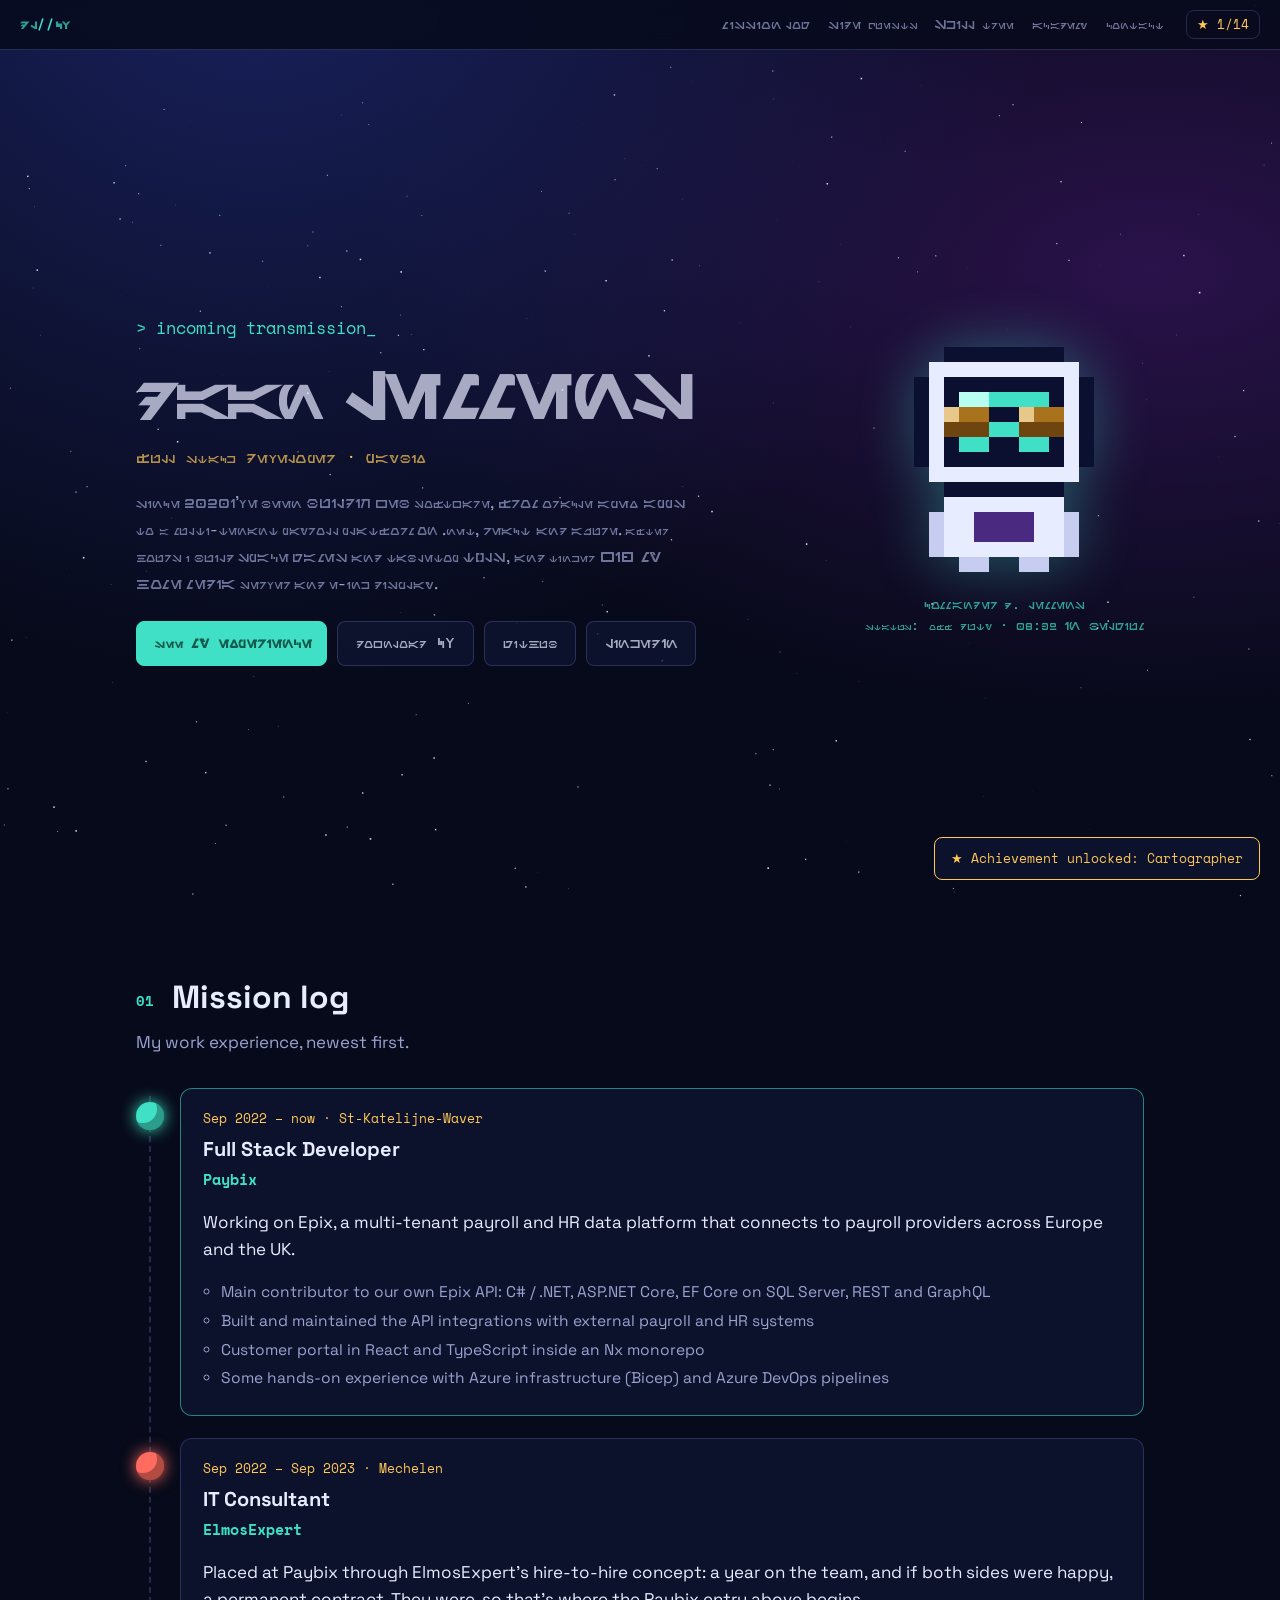
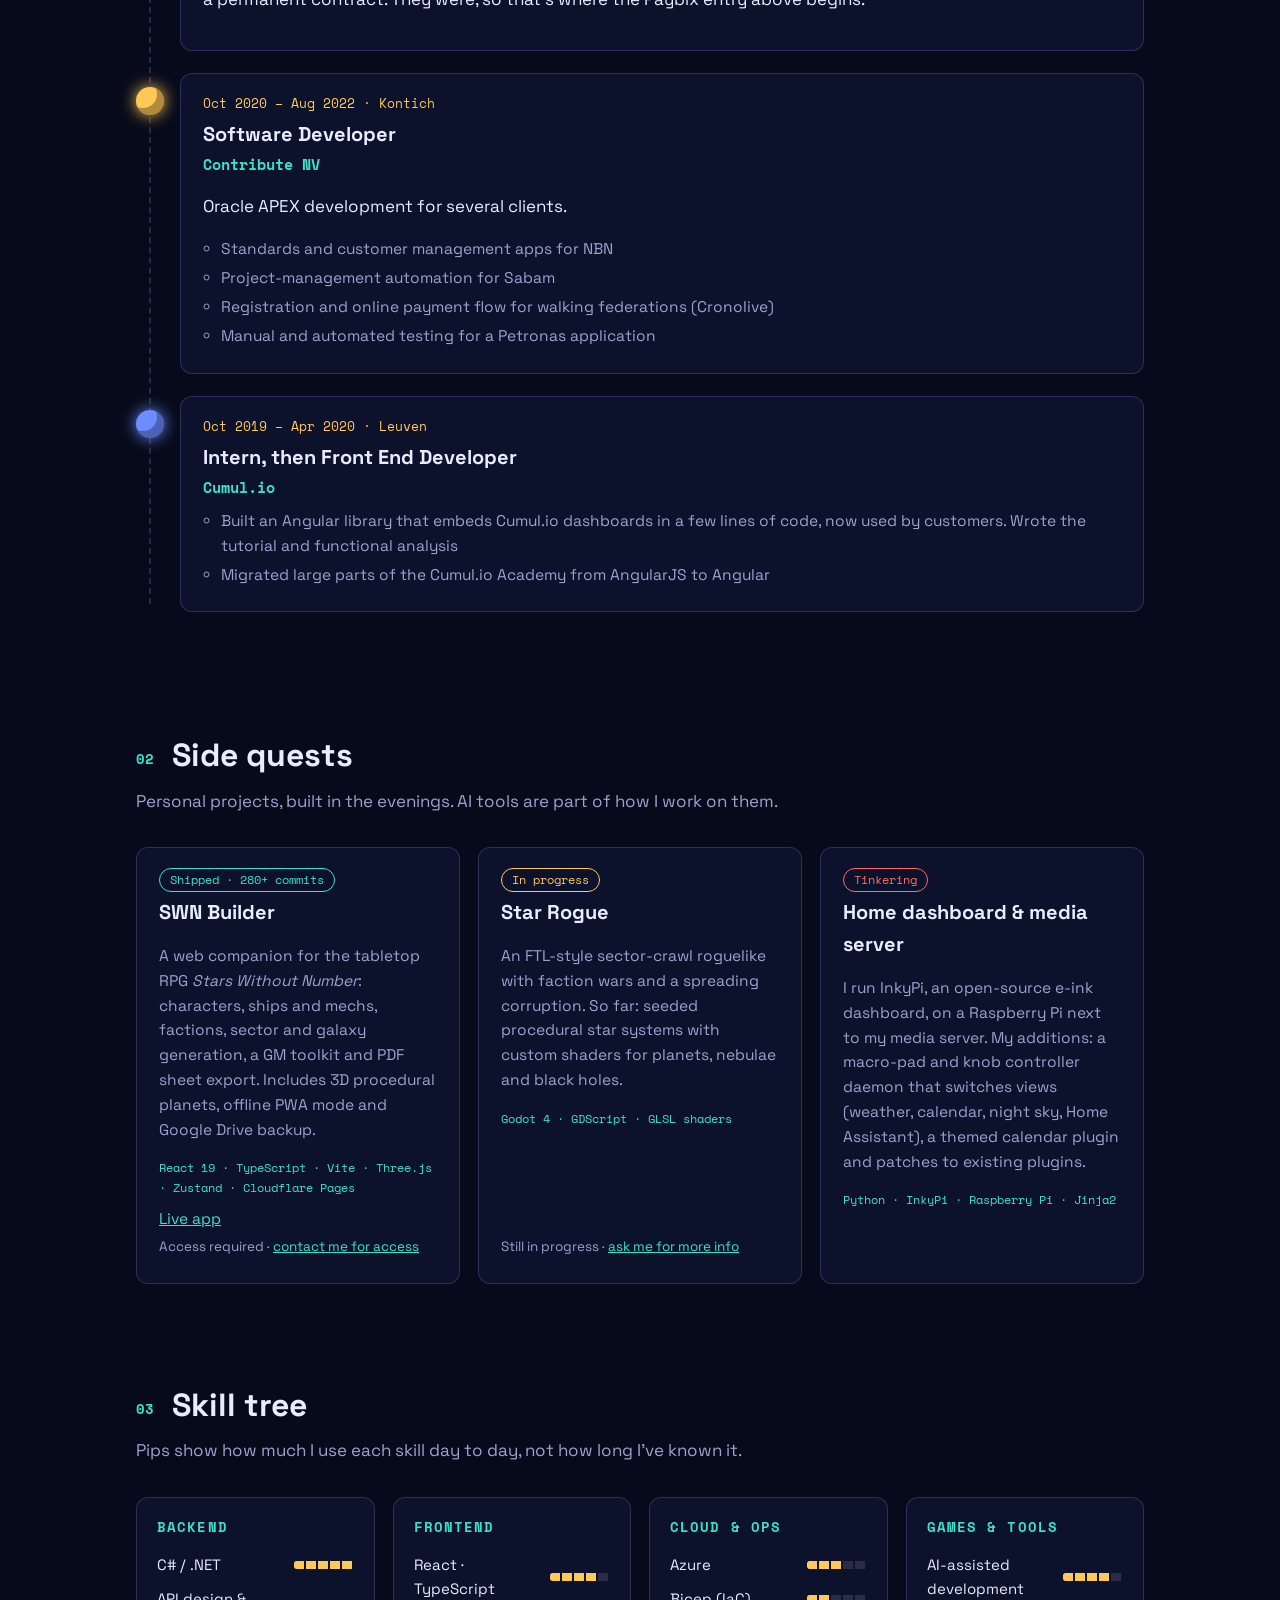
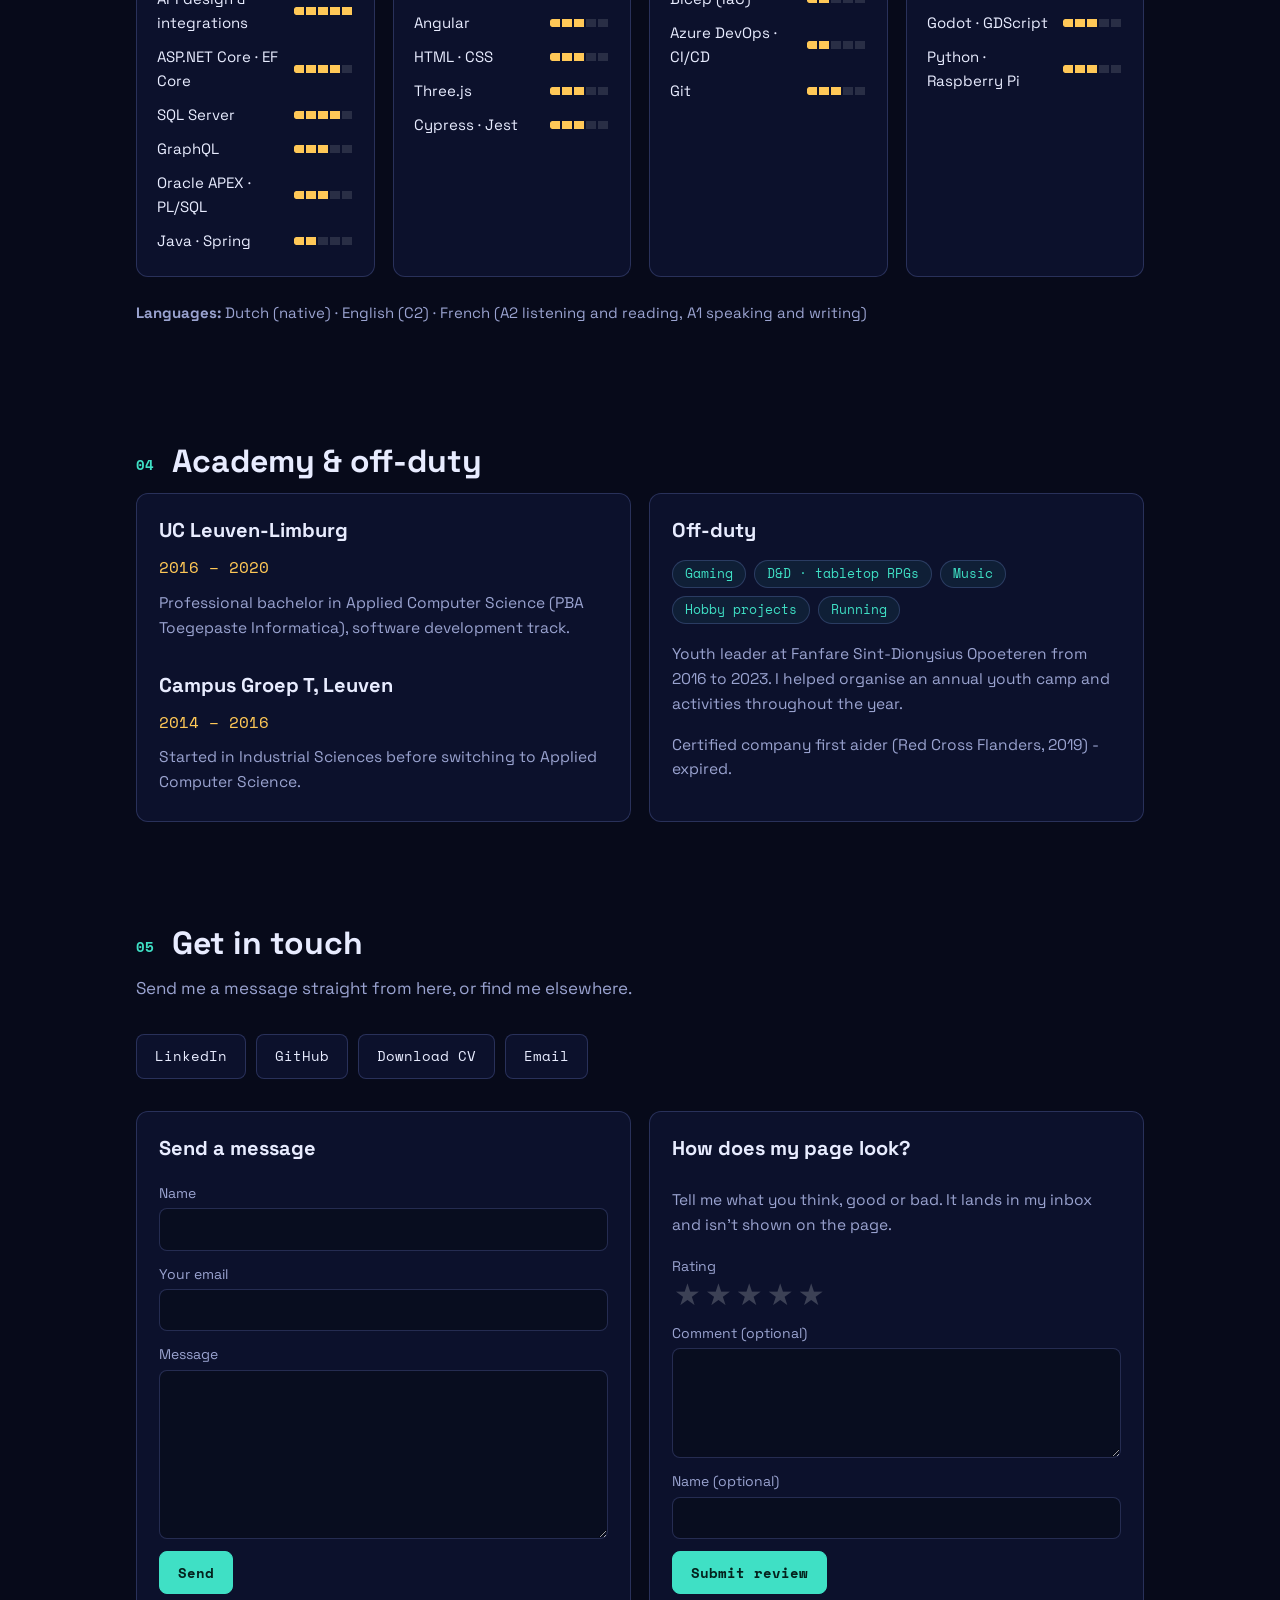
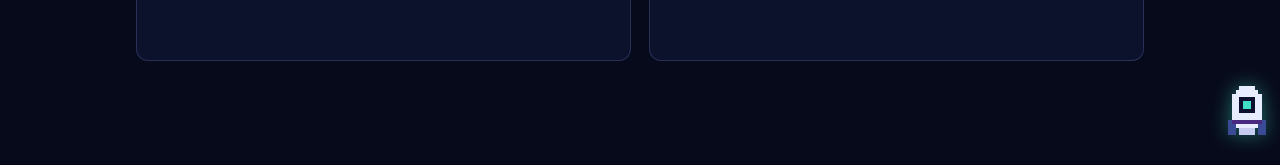
==== index.html @ d5602e86 "changed some subtitles for achievements" ====
<!DOCTYPE html>
<html lang="en">
<head>
  <meta charset="utf-8">
  <meta name="viewport" content="width=device-width, initial-scale=1">
  <title>Daan Lemmens · Full Stack Developer</title>
  <meta name="description" content="Daan Lemmens, full stack developer in Belgium. Mission log, side quests and skill tree.">
  <meta name="theme-color" content="#070a1a">
  <link rel="preconnect" href="https://fonts.googleapis.com">
  <link rel="preconnect" href="https://fonts.gstatic.com" crossorigin>
  <link href="https://fonts.googleapis.com/css2?family=Space+Grotesk:wght@400;500;700&family=Space+Mono:wght@400;700&display=swap" rel="stylesheet">
  <script>document.documentElement.classList.add('js');setTimeout(function(){document.documentElement.classList.add('ready')},4000)</script>
  <link rel="stylesheet" href="css/style.css">
</head>
<body>
  <canvas id="stars" aria-hidden="true"></canvas>

  <header class="hud">
    <a class="hud-brand" href="#top">DL<span>//</span>CV</a>
    <nav class="hud-nav" id="hud-nav" aria-label="Sections">
      <a href="#log">Mission log</a>
      <a href="#quests">Side quests</a>
      <a href="#skills">Skill tree</a>
      <a href="#academy">Academy</a>
      <a href="#contact">Contact</a>
    </nav>
    <button class="hud-achv" id="achv-btn" type="button" aria-expanded="false" aria-controls="achv-panel" title="Achievements">&#9733; <span id="achv-n">0</span>/<span id="achv-total">6</span></button>
    <button class="hud-burger" id="burger" type="button" aria-label="Menu" aria-expanded="false" aria-controls="hud-nav"><span></span><span></span><span></span></button>
  </header>

  <div id="achv-panel" class="achv-panel" hidden>
    <h2>Achievements</h2>
    <ul class="achv-grid">
        <li data-id="explorer"><b>Cartographer</b><span>Visited every section of the page</span></li>
        <li data-id="cv"><b>Recruiter's choice</b><span>Downloaded my CV</span></li>
        <li data-id="message"><b>Phone Home</b><span>Sent a message, who knows, maybe he'll respond</span></li>
        <li data-id="review"><b>Critic</b><span>Left a review, hopefully it was a good one</span></li>
        <li data-id="hello"><b>Houston, we have contact</b><span>Poked the astronaut</span></li>
        <li data-id="poke"><b>Personal space</b><span>Ever heard of it?</span></li>
        <li data-id="nightowl"><b>Night owl</b><span>Visited while the astronaut was asleep</span></li>
        <li data-id="networker"><b>Networker</b><span>Checked out one of my socials</span></li>
        <li data-id="betatester"><b>Beta tester</b><span>Opened the SWN Builder live app</span></li>
        <li data-id="stargazer"><b>Stargazer</b><span>Stayed on the page for a full minute</span></li>
        <li data-id="wake"><b>Rude awakening</b><span>Wow, really..</span></li>
        <li data-id="ship"><b>Lift-off</b><span>Helped the astronaut reach his spaceship</span></li>
        <li data-id="konami" data-secret="1"><b>???</b><span>A secret. Hint: Konami</span><label class="warp-toggle" id="warp-toggle-wrap" hidden><input type="checkbox" id="warp-toggle"> Warp mode</label></li>
        <li data-id="completionist"><b>Completionist</b><span>My kind of person</span></li>
      </ul>
  </div>

  <main id="top">
    <!-- HERO -->
    <section class="hero">
      <div class="hero-text">
        <p class="kicker">&gt; incoming transmission_</p>
        <h1>Daan Lemmens</h1>
        <p class="role">Full Stack Developer · Paybix</p>
        <p class="lead">Since 2020 I've been building web software, from Oracle APEX apps to a multi-tenant payroll platform on .NET, React and Azure. After hours I build space games and tabletop tools, and tinker with my home media server and e-ink display.</p>
        <div class="cta">
          <a class="btn primary" href="#log">See my experience</a>
          <a class="btn" href="Daan-Lemmens-CV.pdf">Download CV</a>
          <a class="btn" href="https://github.com/LemmensDaan" rel="noopener">GitHub</a>
          <a class="btn" href="https://be.linkedin.com/in/daan-lemmens" rel="noopener">LinkedIn</a>
        </div>
      </div>
      <div class="hero-avatar" aria-hidden="true">
        <!-- pixel-art astronaut -->
        <svg viewBox="0 0 16 16" shape-rendering="crispEdges" class="astro" id="astro" data-state="quest">
          <g fill="#0b1030"><rect x="4" y="1" width="8" height="1"/><rect x="3" y="2" width="1" height="1"/><rect x="12" y="2" width="1" height="1"/><rect x="2" y="3" width="1" height="6"/><rect x="13" y="3" width="1" height="6"/><rect x="3" y="9" width="1" height="1"/><rect x="12" y="9" width="1" height="1"/><rect x="4" y="10" width="8" height="1"/></g>
          <rect x="3" y="2" width="10" height="1" fill="#e8ecff"/><rect x="3" y="3" width="10" height="7" fill="#e8ecff"/>
          <rect x="4" y="3" width="8" height="6" fill="#0b1030"/><rect class="visor" x="5" y="4" width="6" height="4" fill="#3fe0c5"/>
          <rect x="5" y="4" width="2" height="1" fill="#b8fff2"/><g class="eye"><rect x="6" y="6" width="1" height="1" fill="#0b1030"/><rect x="9" y="6" width="1" height="1" fill="#0b1030"/></g><rect x="7" y="7" width="2" height="1" fill="#0b1030"/>
          <rect x="4" y="11" width="8" height="4" fill="#e8ecff"/><rect x="6" y="12" width="4" height="2" fill="#4a2a80"/>
          <rect x="3" y="12" width="1" height="3" fill="#c7cdf0"/><rect x="12" y="12" width="1" height="3" fill="#c7cdf0"/>
          <rect x="5" y="15" width="2" height="1" fill="#c7cdf0"/><rect x="9" y="15" width="2" height="1" fill="#c7cdf0"/>
                  <!-- status overlays, toggled by data-state -->
          <g class="ov ov-sleep" fill="#0b1030"><rect x="6" y="6" width="2" height="1"/><rect x="9" y="6" width="2" height="1"/></g>
          <g class="ov ov-sleep zzz" fill="#b8fff2"><rect x="13" y="-4" width="3" height="1"/><rect x="15" y="-3" width="1" height="1"/><rect x="14" y="-2" width="1" height="1"/><rect x="13" y="-1" width="1" height="1"/><rect x="13" y="0" width="3" height="1"/></g>
          <g class="ov ov-work"><rect x="4" y="1" width="8" height="1" fill="#3b4a94"/><rect x="1" y="4" width="2" height="4" fill="#3b4a94"/><rect x="13" y="4" width="2" height="4" fill="#3b4a94"/><rect x="2" y="8" width="1" height="1" fill="#3b4a94"/><rect x="3" y="9" width="2" height="1" fill="#3b4a94"/></g>
          <g class="ov ov-quest"><rect x="4" y="13" width="8" height="2" fill="#0b1030"/><rect x="5" y="13" width="1" height="2" fill="#3fe0c5"/><rect x="4" y="14" width="3" height="1" fill="#3fe0c5"/><rect x="10" y="13" width="1" height="1" fill="#ffc857"/><rect x="11" y="14" width="1" height="1" fill="#ffc857"/></g>
          <g class="ov ov-off"><rect x="4" y="5" width="3" height="2" fill="#a8731c"/><rect x="9" y="5" width="3" height="2" fill="#a8731c"/><rect x="4" y="6" width="3" height="1" fill="#6e450f"/><rect x="9" y="6" width="3" height="1" fill="#6e450f"/><rect x="7" y="5" width="2" height="1" fill="#0b1030"/><rect x="4" y="5" width="1" height="1" fill="#e8c88a"/><rect x="9" y="5" width="1" height="1" fill="#e8c88a"/></g>
          <g class="ov ov-annoyed"><g fill="#0b1030"><rect x="5" y="5" width="1" height="1"/><rect x="6" y="6" width="1" height="1"/><rect x="10" y="5" width="1" height="1"/><rect x="9" y="6" width="1" height="1"/></g><g class="anger" fill="#ff6b5e"><rect x="14" y="-4" width="1" height="3"/><rect x="13" y="-3" width="3" height="1"/></g></g>
        </svg>
        <p class="tag">Commander D. Lemmens<br><span id="status">Status: …</span></p>
      </div>
    </section>

    <!-- MISSION LOG -->
    <section id="log">
      <h2><span>01</span> Mission log</h2>
      <p class="sub">My work experience, newest first.</p>
      <ol class="route">
        <li class="stop now">
          <span class="planet p-teal"></span>
          <div class="card">
            <p class="meta">Sep 2022 – now · St-Katelijne-Waver</p>
            <h3>Full Stack Developer <em>Paybix</em></h3>
            <p>Working on Epix, a multi-tenant payroll and HR data platform that connects to payroll providers across Europe and the UK.</p>
            <ul>
              <li>Main contributor to our own Epix API: C# / .NET, ASP.NET Core, EF Core on SQL Server, REST and GraphQL</li>
              <li>Built and maintained the API integrations with external payroll and HR systems</li>
              <li>Customer portal in React and TypeScript inside an Nx monorepo</li>
                            <li>Some hands-on experience with Azure infrastructure (Bicep) and Azure DevOps pipelines</li>
            </ul>
          </div>
        </li>
        <li class="stop">
          <span class="planet p-red"></span>
          <div class="card">
            <p class="meta">Sep 2022 – Sep 2023 · Mechelen</p>
            <h3>IT Consultant <em>ElmosExpert</em></h3>
            <p>Placed at Paybix through ElmosExpert's hire-to-hire concept: a year on the team, and if both sides were happy, a permanent contract. They were, so that's where the Paybix entry above begins.</p>
          </div>
        </li>
        <li class="stop">
          <span class="planet p-gold"></span>
          <div class="card">
            <p class="meta">Oct 2020 – Aug 2022 · Kontich</p>
            <h3>Software Developer <em>Contribute NV</em></h3>
            <p>Oracle APEX development for several clients.</p>
            <ul>
              <li>Standards and customer management apps for NBN</li>
              <li>Project-management automation for Sabam</li>
              <li>Registration and online payment flow for walking federations (Cronolive)</li>
              <li>Manual and automated testing for a Petronas application</li>
            </ul>
          </div>
        </li>
        <li class="stop">
          <span class="planet p-blue"></span>
          <div class="card">
            <p class="meta">Oct 2019 – Apr 2020 · Leuven</p>
            <h3>Intern, then Front End Developer <em>Cumul.io</em></h3>
            <ul>
              <li>Built an Angular library that embeds Cumul.io dashboards in a few lines of code, now used by customers. Wrote the tutorial and functional analysis</li>
              <li>Migrated large parts of the Cumul.io Academy from AngularJS to Angular</li>
            </ul>
          </div>
        </li>
      </ol>
    </section>

    <!-- SIDE QUESTS -->
    <section id="quests">
      <h2><span>02</span> Side quests</h2>
      <p class="sub">Personal projects, built in the evenings. AI tools are part of how I work on them.</p>
      <div class="grid">
        <article class="quest">
          <span class="badge done">Shipped · 280+ commits</span>
          <h3>SWN Builder</h3>
          <p>A web companion for the tabletop RPG <em>Stars Without Number</em>: characters, ships and mechs, factions, sector and galaxy generation, a GM toolkit and PDF sheet export. Includes 3D procedural planets, offline PWA mode and Google Drive backup.</p>
          <p class="stack">React 19 · TypeScript · Vite · Three.js · Zustand · Cloudflare Pages</p>
          <p class="links"><a href="https://swn-builder.pages.dev/" rel="noopener">Live app</a> <span class="private">Access required · <a href="#contact">contact me for access</a></span></p>
        </article>
        <article class="quest">
          <span class="badge wip">In progress</span>
          <h3>Star Rogue</h3>
          <p>An FTL-style sector-crawl roguelike with faction wars and a spreading corruption. So far: seeded procedural star systems with custom shaders for planets, nebulae and black holes.</p>
          <p class="stack">Godot 4 · GDScript · GLSL shaders</p>
          <p class="links"><span class="private">Still in progress · <a href="#contact">ask me for more info</a></span></p>
        </article>
        <article class="quest">
          <span class="badge hw">Tinkering</span>
          <h3>Home dashboard &amp; media server</h3>
          <p>I run InkyPi, an open-source e-ink dashboard, on a Raspberry Pi next to my media server. My additions: a macro-pad and knob controller daemon that switches views (weather, calendar, night sky, Home Assistant), a themed calendar plugin and patches to existing plugins.</p>
          <p class="stack">Python · InkyPi · Raspberry Pi · Jinja2</p>
        </article>
      </div>
    </section>

    <!-- SKILL TREE -->
    <section id="skills">
      <h2><span>03</span> Skill tree</h2>
      <p class="sub">Pips show how much I use each skill day to day, not how long I've known it.</p>
      <div class="tree">
        <div class="branch">
          <h3>Backend</h3>
          <ul>
            <li data-lv="5"><span>C# / .NET</span></li>
            <li data-lv="5"><span>API design &amp; integrations</span></li>
            <li data-lv="4"><span>ASP.NET Core · EF Core</span></li>
            <li data-lv="4"><span>SQL Server</span></li>
            <li data-lv="3"><span>GraphQL</span></li>
            <li data-lv="3"><span>Oracle APEX · PL/SQL</span></li>
            <li data-lv="2"><span>Java · Spring</span></li>
          </ul>
        </div>
        <div class="branch">
          <h3>Frontend</h3>
          <ul>
            <li data-lv="4"><span>React · TypeScript</span></li>
            <li data-lv="3"><span>Angular</span></li>
            <li data-lv="3"><span>HTML · CSS</span></li>
            <li data-lv="3"><span>Three.js</span></li>
            <li data-lv="3"><span>Cypress · Jest</span></li>
          </ul>
        </div>
        <div class="branch">
          <h3>Cloud &amp; Ops</h3>
          <ul>
            <li data-lv="3"><span>Azure</span></li>
            <li data-lv="2"><span>Bicep (IaC)</span></li>
            <li data-lv="2"><span>Azure DevOps · CI/CD</span></li>
            <li data-lv="3"><span>Git</span></li>
          </ul>
        </div>
        <div class="branch">
          <h3>Games &amp; Tools</h3>
          <ul>
            <li data-lv="4"><span>AI-assisted development</span></li>
            <li data-lv="3"><span>Godot · GDScript</span></li>
            <li data-lv="3"><span>Python · Raspberry Pi</span></li>
          </ul>
        </div>
      </div>
      <p class="langs"><b>Languages:</b> Dutch (native) · English (C2) · French (A2 listening and reading, A1 speaking and writing)</p>
    </section>

    <!-- ACADEMY -->
    <section id="academy">
      <h2><span>04</span> Academy &amp; off-duty</h2>
      <div class="grid two">
        <article class="quest">
          <h3>UC Leuven-Limburg</h3>
          <p class="meta">2016 – 2020</p>
          <p>Professional bachelor in Applied Computer Science (PBA Toegepaste Informatica), software development track.</p>
          <h3 class="gap">Campus Groep T, Leuven</h3>
          <p class="meta">2014 – 2016</p>
          <p>Started in Industrial Sciences before switching to Applied Computer Science.</p>
        </article>
        <article class="quest">
          <h3>Off-duty</h3>
          <ul class="chips" aria-label="Interests">
            <li>Gaming</li><li>D&amp;D · tabletop RPGs</li><li>Music</li><li>Hobby projects</li><li>Running</li>
          </ul>
          <p>Youth leader at Fanfare Sint-Dionysius Opoeteren from 2016 to 2023. I helped organise an annual youth camp and activities throughout the year.</p>
          <p>Certified company first aider (Red Cross Flanders, 2019) - expired.</p>
        </article>
      </div>
    </section>

    <!-- CONTACT -->
    <section id="contact">
      <h2><span>05</span> Get in touch</h2>
      <p class="sub">Send me a message straight from here, or find me elsewhere.</p>
      <div class="cta">
        <a class="btn" href="https://be.linkedin.com/in/daan-lemmens" rel="noopener">LinkedIn</a>
        <a class="btn" href="https://github.com/LemmensDaan" rel="noopener">GitHub</a>
        <a class="btn" href="Daan-Lemmens-CV.pdf">Download CV</a>
        <a class="btn" href="mailto:daan.lemmens@hotmail.com">Email</a>
      </div>

      <div class="grid two forms">
        <form class="quest form" data-kind="contact" action="https://formsubmit.co/daan.lemmens@hotmail.com" method="POST">
          <h3>Send a message</h3>
          <label>Name <input name="name" required autocomplete="name"></label>
          <label>Your email <input type="email" name="email" required autocomplete="email"></label>
          <label>Message <textarea name="message" rows="5" required></textarea></label>
          <input type="text" name="_honey" class="hp" tabindex="-1" autocomplete="off" aria-hidden="true">
          <input type="hidden" name="_subject" value="CV site: new message">
          <input type="hidden" name="_captcha" value="false">
          <button class="btn primary" type="submit">Send</button>
          <p class="status" role="status"></p>
        </form>

        <form class="quest form" data-kind="feedback" action="https://formsubmit.co/daan.lemmens@hotmail.com" method="POST">
          <h3>How does my page look?</h3>
          <p class="hint">Tell me what you think, good or bad. It lands in my inbox and isn't shown on the page.</p>
          <fieldset class="stars">
            <legend>Rating</legend>
            <div class="starrow"><input type="radio" name="rating" id="r5" value="5" required><label for="r5" title="5 stars">★</label>
            <input type="radio" name="rating" id="r4" value="4"><label for="r4" title="4 stars">★</label>
            <input type="radio" name="rating" id="r3" value="3"><label for="r3" title="3 stars">★</label>
            <input type="radio" name="rating" id="r2" value="2"><label for="r2" title="2 stars">★</label>
            <input type="radio" name="rating" id="r1" value="1"><label for="r1" title="1 star">★</label></div>
          </fieldset>
          <label>Comment (optional) <textarea name="comment" rows="4"></textarea></label>
          <label>Name (optional) <input name="name" autocomplete="name"></label>
          <input type="text" name="_honey" class="hp" tabindex="-1" autocomplete="off" aria-hidden="true">
          <input type="hidden" name="_subject" value="CV site: page feedback">
          <input type="hidden" name="_captcha" value="false">
          <button class="btn primary" type="submit">Submit review</button>
          <p class="status" role="status"></p>
        </form>
      </div>
    </section>
  </main>

  <div class="ship" id="ship" aria-hidden="true">
    <svg viewBox="0 0 10 17" shape-rendering="crispEdges">
      <g class="flame"><rect x="4" y="13" width="2" height="2" fill="#ffc857"/><rect x="4" y="15" width="2" height="2" fill="#ff6b5e"/></g>
      <rect x="3" y="0" width="4" height="1" fill="#e8ecff"/><rect x="2" y="1" width="6" height="1" fill="#e8ecff"/><rect x="1" y="2" width="8" height="9" fill="#e8ecff"/>
      <rect x="0" y="9" width="2" height="4" fill="#3b4a94"/><rect x="8" y="9" width="2" height="4" fill="#3b4a94"/>
      <rect x="1" y="9" width="8" height="1" fill="#4a2a80"/>
      <rect x="3" y="3" width="4" height="4" fill="#0b1030"/><rect x="4" y="4" width="2" height="2" fill="#3fe0c5"/>
      <rect x="3" y="11" width="4" height="2" fill="#c7cdf0"/>
    </svg>
  </div>

  <div id="toast" role="status" aria-live="polite"></div>
  <script src="js/main.js"></script>
</body>
</html>
---- css/style.css ----
:root {
  --bg: #070a1a;
  --panel: rgba(16, 22, 52, .72);
  --line: rgba(140, 160, 255, .22);
  --text: #e8ecff;
  --muted: #9aa3d0;
  --teal: #3fe0c5;
  --coral: #ff6b5e;
  --gold: #ffc857;
  --blue: #6c8cff;
  --mono: 'Space Mono', ui-monospace, monospace;
  --sans: 'Space Grotesk', system-ui, sans-serif;
}
* { box-sizing: border-box; }
html { scroll-behavior: smooth; scroll-padding-top: 72px; }
body {
  margin: 0; background: var(--bg); color: var(--text);
  font: 17px/1.6 var(--sans);
  background-image: radial-gradient(ellipse at 20% -10%, #1a2260 0, transparent 55%), radial-gradient(ellipse at 90% 30%, #2a124a 0, transparent 50%);
  background-attachment: fixed;
}
#stars { position: fixed; inset: 0; width: 100%; height: 100%; z-index: 0; }
a { color: var(--teal); }
main, .hud { position: relative; z-index: 1; }
main { max-width: 1040px; margin: 0 auto; padding: 0 16px 80px; }

/* HUD */
.hud {
  position: fixed; top: 0; left: 0; right: 0; z-index: 10;
  display: flex; align-items: center; gap: 24px; padding: 10px 20px;
  background: rgba(7, 10, 26, .82); backdrop-filter: blur(8px);
  border-bottom: 1px solid var(--line); font-family: var(--mono); font-size: 13px;
}
.hud-brand { color: var(--text); text-decoration: none; font-weight: 700; letter-spacing: .05em; }
.hud-brand span { color: var(--teal); }
.hud-nav { display: flex; gap: 18px; margin-left: auto; }
.hud-nav a { color: var(--muted); text-decoration: none; }
.hud-nav a:hover, .hud-nav a:focus-visible { color: var(--teal); }
.hud-burger { display: none; width: 38px; height: 34px; padding: 0; background: none; border: 1px solid var(--line); border-radius: 8px; cursor: pointer; flex-direction: column; justify-content: center; align-items: center; gap: 4px; }
.hud-burger span { display: block; width: 18px; height: 2px; background: var(--text); border-radius: 1px; transition: transform .2s, opacity .2s; }
.hud-burger[aria-expanded="true"] span:nth-child(1) { transform: translateY(6px) rotate(45deg); }
.hud-burger[aria-expanded="true"] span:nth-child(2) { opacity: 0; }
.hud-burger[aria-expanded="true"] span:nth-child(3) { transform: translateY(-6px) rotate(-45deg); }

/* Hero */
.hero { position: relative; min-height: 100vh; display: flex; align-items: center; gap: 48px; padding-top: 80px; }
.hero-text { flex: 1; }
.kicker { font-family: var(--mono); color: var(--teal); margin: 0 0 8px; }
h1 { font-size: clamp(2.6rem, 8vw, 5rem); line-height: 1.05; margin: 0; letter-spacing: -.02em; }
.role { font-family: var(--mono); color: var(--gold); margin: 10px 0 18px; }
.lead { max-width: 560px; color: var(--muted); }
.hero-avatar { text-align: center; }
.astro { width: clamp(150px, 24vw, 240px); image-rendering: pixelated; animation: float 6s ease-in-out infinite; filter: drop-shadow(0 0 28px rgba(63, 224, 197, .35)); }
.tag { font-family: var(--mono); font-size: 13px; margin-top: 14px; }
.tag span { color: var(--teal); }
@keyframes float { 50% { transform: translateY(-12px) rotate(2deg); } }

.cta { display: flex; flex-wrap: wrap; gap: 10px; margin-top: 24px; }
.btn {
  display: inline-block; padding: 10px 18px; border: 1px solid var(--line); border-radius: 8px;
  color: var(--text); text-decoration: none; font-family: var(--mono); font-size: 14px; background: var(--panel);
  transition: transform .15s, border-color .15s;
}
.btn:hover, .btn:focus-visible { transform: translateY(-2px); border-color: var(--teal); }
.btn.primary { background: var(--teal); color: #04221d; border-color: var(--teal); font-weight: 700; }

/* Sections */
section:not(.hero) { padding: 72px 0 24px; }
h2 { font-size: 2rem; margin: 0 0 6px; }
h2 span { font-family: var(--mono); color: var(--teal); font-size: .9rem; margin-right: 10px; vertical-align: middle; }
.sub { color: var(--muted); margin: 0 0 32px; max-width: 680px; }
h3 { margin: 0 0 6px; font-size: 1.25rem; }
h3 em { font-style: normal; color: var(--teal); font-size: .95rem; font-family: var(--mono); display: block; margin-top: 2px; }
.meta { font-family: var(--mono); font-size: 12.5px; color: var(--gold); margin: 0 0 4px; }
.card, .quest { background: var(--panel); border: 1px solid var(--line); border-radius: 12px; padding: 20px 22px; }
.card ul { margin: 10px 0 0; padding-left: 18px; color: var(--muted); font-size: 15.5px; }
.card li { margin: 4px 0; }

/* Route */
.route { list-style: none; margin: 0; padding: 0 0 0 44px; position: relative; }
.route::before { content: ''; position: absolute; left: 13px; top: 8px; bottom: 8px; border-left: 2px dashed var(--line); }
.stop { position: relative; margin-bottom: 22px; }
.planet {
  position: absolute; left: -44px; top: 14px; width: 28px; height: 28px; border-radius: 50%;
  box-shadow: inset -7px -7px 0 rgba(0, 0, 0, .3), 0 0 16px currentColor;
}
.p-teal { background: var(--teal); color: var(--teal); }
.p-red { background: var(--coral); color: var(--coral); }
.p-gold { background: var(--gold); color: var(--gold); }
.p-blue { background: var(--blue); color: var(--blue); }
.stop.now .planet { animation: pulse 2.4s infinite; }
.stop.now .card { border-color: rgba(63, 224, 197, .55); }
@keyframes pulse { 50% { box-shadow: inset -7px -7px 0 rgba(0, 0, 0, .3), 0 0 30px currentColor; } }

/* Grids */
.grid { display: grid; grid-template-columns: repeat(auto-fit, minmax(270px, 1fr)); gap: 18px; }
.grid.two { grid-template-columns: repeat(auto-fit, minmax(300px, 1fr)); }
.quest { display: flex; flex-direction: column; gap: 4px; transition: transform .2s, border-color .2s; }
.quest:hover { transform: translateY(-4px); border-color: var(--teal); }
.quest p { margin: 6px 0; color: var(--muted); font-size: 15.5px; }
.quest .meta { color: var(--gold); margin: 0; }
.gap { margin-top: 18px; }
.stack { font-family: var(--mono); font-size: 12px !important; color: var(--teal) !important; }
.links { margin-top: auto !important; }
.badge { align-self: flex-start; font-family: var(--mono); font-size: 11.5px; padding: 2px 10px; border-radius: 99px; border: 1px solid; }
.badge.done { color: var(--teal); }
.badge.wip { color: var(--gold); }
.badge.hw { color: var(--coral); }

/* Skill tree */
.tree { display: grid; grid-template-columns: repeat(auto-fit, minmax(220px, 1fr)); gap: 18px; }
.branch { background: var(--panel); border: 1px solid var(--line); border-radius: 12px; padding: 18px 20px; }
.branch h3 { font-family: var(--mono); font-size: 14px; color: var(--teal); text-transform: uppercase; letter-spacing: .08em; margin-bottom: 10px; }
.branch ul { list-style: none; margin: 0; padding: 0; }
.branch li { display: flex; justify-content: space-between; align-items: center; gap: 10px; padding: 5px 0; font-size: 15px; }
.branch li::after {
  content: ''; flex: none; width: 60px; height: 8px; border-radius: 2px;
  background: linear-gradient(90deg, var(--gold) calc(var(--p, 0) * 20%), rgba(255, 255, 255, .12) 0);
  -webkit-mask: repeating-linear-gradient(90deg, #000 0 10px, transparent 10px 12px);
  mask: repeating-linear-gradient(90deg, #000 0 10px, transparent 10px 12px);
}
.langs { margin-top: 24px; color: var(--muted); font-size: 15px; }

.foot { margin-top: 48px; font-family: var(--mono); font-size: 12.5px; color: var(--muted); }

/* Toast + warp */
#toast {
  position: fixed; bottom: 20px; right: 20px; z-index: 20; padding: 10px 16px; border-radius: 8px;
  background: var(--panel); border: 1px solid var(--gold); color: var(--gold);
  font-family: var(--mono); font-size: 13px; opacity: 0; transform: translateY(12px); transition: .3s; pointer-events: none;
}
#toast.show { opacity: 1; transform: none; }

@media (max-width: 760px) {
  .hud-burger { display: inline-flex; }
  .hud-achv { margin-left: auto; }
  .hud-nav { display: none; }
  .hud-nav.open { display: flex; flex-direction: column; gap: 0; position: fixed; top: 52px; left: 0; right: 0; padding: 4px 20px 10px; background: #0a0e24; border-bottom: 1px solid var(--line); }
  .hud-nav.open a { padding: 12px 0; font-size: 15px; border-bottom: 1px solid var(--line); }
  .hud-nav.open a:last-child { border-bottom: 0; }
  .hero { flex-direction: column-reverse; justify-content: center; gap: 20px; text-align: center; }
  .lead { margin: 0 auto; }
  .cta { justify-content: center; }
  .route { padding-left: 38px; }
  .planet { left: -38px; }
}
@media (prefers-reduced-motion: reduce) {
  html { scroll-behavior: auto; }
  .astro, .stop.now .planet { animation: none; }
  * { transition: none !important; }
}

/* Forms */
.forms { margin-top: 32px; align-items: stretch; }
.form { gap: 12px; }
.form label { display: flex; flex-direction: column; gap: 4px; font-size: 14px; color: var(--muted); }
.form input:not([type=radio]):not([type=hidden]), .form textarea {
  font: inherit; color: var(--text); background: rgba(7, 10, 26, .6);
  border: 1px solid var(--line); border-radius: 8px; padding: 9px 12px;
}
.form input:focus, .form textarea:focus { outline: 2px solid var(--teal); outline-offset: 1px; }
.form .btn { align-self: flex-start; cursor: pointer; }
.form .btn:disabled { opacity: .6; cursor: wait; }
.hp { position: absolute; left: -9999px; width: 1px; height: 1px; opacity: 0; }
.hint { margin: 0 0 4px; }
.status { min-height: 1.4em; margin: 0; font-family: var(--mono); font-size: 13px; }
.status.ok { color: var(--teal) !important; }
.status.err { color: var(--coral) !important; }
.stars { border: 0; padding: 0; margin: 0; }
.stars legend { font-size: 14px; color: var(--muted); padding: 0; margin-bottom: 2px; }
.starrow { display: flex; flex-direction: row-reverse; justify-content: flex-end; }
.stars input { position: absolute; opacity: 0; }
.stars label { font-size: 30px; line-height: 1; color: rgba(255, 255, 255, .2); cursor: pointer; flex-direction: row; padding: 0 2px; }
.stars label:hover, .stars label:hover ~ label, .stars input:checked ~ label { color: var(--gold); }
.stars input:focus-visible + label { outline: 2px solid var(--teal); border-radius: 4px; }

/* Achievements */
.achv-grid { list-style: none; margin: 0; padding: 0; display: grid; grid-template-columns: repeat(auto-fit, minmax(230px, 1fr)); gap: 14px; }
.achv-grid li { background: var(--panel); border: 1px dashed var(--line); border-radius: 12px; padding: 14px 18px; display: flex; flex-direction: column; gap: 2px; opacity: .55; }
.achv-grid b { font-family: var(--mono); font-size: 14px; }
.achv-grid span { font-size: 14px; color: var(--muted); }
.achv-grid li.on { opacity: 1; border: 1px solid var(--gold); }
.achv-grid li.on b::before { content: '\2605 '; color: var(--gold); }
.achv-count { font-family: var(--mono); font-size: 13px; color: var(--muted); margin-top: 14px; }

/* Astronaut states */
.astro .ov { display: none; }
.astro[data-state="sleep"] .ov-sleep, .astro[data-state="work"] .ov-work,
.astro[data-state="quest"] .ov-quest, .astro[data-state="off"] .ov-off, .astro[data-state="annoyed"] .ov-annoyed { display: inline; }
.astro[data-state="sleep"] .visor { fill: #1b5b52; }
.astro[data-state="sleep"] .eye { display: none; }
.astro[data-state="off"] .eye { display: none; }
.zzz { animation: zzz 2.4s ease-in-out infinite; }
@keyframes zzz { 0%, 100% { opacity: .15; } 50% { opacity: 1; } }
@media (prefers-reduced-motion: reduce) { .zzz { animation: none; } }
.astro { overflow: visible; }

/* Interests */
.chips { list-style: none; margin: 4px 0 8px; padding: 0; display: flex; flex-wrap: wrap; gap: 8px; }
.chips li { font-family: var(--mono); font-size: 12.5px; padding: 3px 12px; border: 1px solid var(--line); border-radius: 99px; color: var(--teal); background: rgba(63, 224, 197, .07); }
.private { font-size: 13.5px; color: var(--muted); }
.links { display: flex; flex-wrap: wrap; gap: 4px 14px; }

/* Achievements panel (opened from the header) */
.hud-achv { font: inherit; color: var(--gold); background: none; border: 1px solid var(--line); border-radius: 8px; padding: 3px 10px; cursor: pointer; }
.hud-achv:hover, .hud-achv[aria-expanded="true"] { border-color: var(--gold); }
.hud-achv.pulse { animation: achvpulse 1s ease-in-out 3; }
@keyframes achvpulse { 50% { box-shadow: 0 0 14px var(--gold); } }
.achv-panel { position: fixed; top: 54px; right: 12px; z-index: 12; width: min(400px, calc(100vw - 24px)); max-height: calc(100vh - 70px); overflow: auto; background: #0a0e24; border: 1px solid var(--line); border-radius: 12px; padding: 18px 20px; box-shadow: 0 12px 40px rgba(0, 0, 0, .5); }
.achv-panel[hidden] { display: none; }
.achv-panel h2 { font-size: 1.3rem; }
.achv-panel .sub { margin-bottom: 14px; font-size: 14px; }
.achv-panel .achv-grid { grid-template-columns: 1fr; }
@media (prefers-reduced-motion: reduce) { .hud-achv.pulse { animation: none; } }

/* Clickable astronaut */
.astro { cursor: pointer; -webkit-tap-highlight-color: transparent; }
.achv-panel .achv-grid li { padding: 10px 14px; }
.astro { transition: scale .6s ease-in, translate 1.8s cubic-bezier(.22, .8, .3, 1); }
@media (prefers-reduced-motion: reduce) { .astro { transition: none; } }
.astro[data-state="annoyed"] .visor { fill: #ff8066; }
.anger { animation: anger .5s ease-in-out infinite alternate; }
@keyframes anger { to { transform: scale(1.25); transform-box: fill-box; transform-origin: center; } }
@media (prefers-reduced-motion: reduce) { .anger { animation: none; } }
.astro[data-state="annoyed"] .eye { display: none; }
.achv-panel h2 { margin-bottom: 14px; }

/* Locked achievements: descriptions in Aurebesh (Star Wars alphabet, OFL font by silvinor) */
@font-face { font-family: 'Aurebesh'; src: url('../fonts/Aurebesh.ttf') format('truetype'); font-display: swap; }
.achv-grid li:not(.on):not([data-secret]) span { font-family: 'Aurebesh', var(--sans); font-size: 13px; letter-spacing: .04em; }

/* Decode-on-load: hero text starts in Aurebesh and flips to English letter by letter */
.js:not(.ready) :is(.hud-brand, .hud-nav a, .hero-text .kicker, .hero-text h1, .hero-text .role, .hero-text .lead, .hero-text .btn, .hero .tag) { visibility: hidden; }
.dw { display: inline-block; white-space: nowrap; }
.dw .a { font-family: 'Aurebesh', var(--sans); opacity: .7; font-size: calc(1em * var(--s, 1)); }
.dw > span { line-height: 0; } /* Aurebesh font metrics must not make the lines taller than the final English text */
.cursor { animation: blink 1s steps(1) infinite; }
.cursor.typing { animation: none; }
@keyframes blink { 50% { opacity: 0; } }
@media (prefers-reduced-motion: reduce) { .cursor { animation: none; } }

/* Equal-height forms: text areas soak up the spare room, buttons sit on the same line at the bottom */
.form label:has(textarea) { flex: 1; }
.form textarea { flex: 1; min-height: 110px; resize: vertical; }
.form .btn { margin-top: auto; }

/* Spaceship: docked bottom right of the first screen (top right on phones), later cruises through the background */
.ship { position: absolute; right: 14px; bottom: 14px; width: 38px; z-index: 2; pointer-events: none; filter: drop-shadow(0 0 10px rgba(63, 224, 197, .45)); animation: shipglow 3s ease-in-out infinite; }
.ship svg, .cruise svg { display: block; width: 100%; overflow: visible; }
.flame { display: none; }
.thrust .flame { display: inline; animation: flicker .12s steps(2) infinite; }
@keyframes flicker { 50% { opacity: .55; } }
@keyframes shipglow { 50% { filter: drop-shadow(0 0 16px rgba(63, 224, 197, .8)); } }
.cruise { position: absolute; left: 0; top: 0; width: 34px; z-index: 0; pointer-events: none; visibility: hidden; opacity: .85; filter: drop-shadow(0 0 8px rgba(63, 224, 197, .4)); }
@media (prefers-reduced-motion: reduce) { .ship { animation: none; } .thrust .flame { animation: none; } }
.status a { color: inherit; }
#contact { position: relative; }
/* the background ship lives in page space: scroll away and you leave it behind */
.sky { position: absolute; top: 0; left: 0; width: 100%; overflow: hidden; pointer-events: none; z-index: 0; }
/* the astronaut floats over the whole page, but only his body catches clicks */
.astro { position: relative; z-index: 5; pointer-events: none; }
.astro * { pointer-events: auto; }
body { position: relative; } /* absolute things (dock, background ship) are placed in page space */
/* horizontal swipes belong to the page (Konami code), not to the browser's back/forward gesture */
html, body { touch-action: pan-y pinch-zoom; overscroll-behavior: none; }
.warp-toggle { display: flex; align-items: center; gap: 8px; margin-top: 6px; font-size: 13px; color: var(--gold); cursor: pointer; }
.warp-toggle[hidden] { display: none; }
.warp-toggle input { accent-color: var(--gold); }
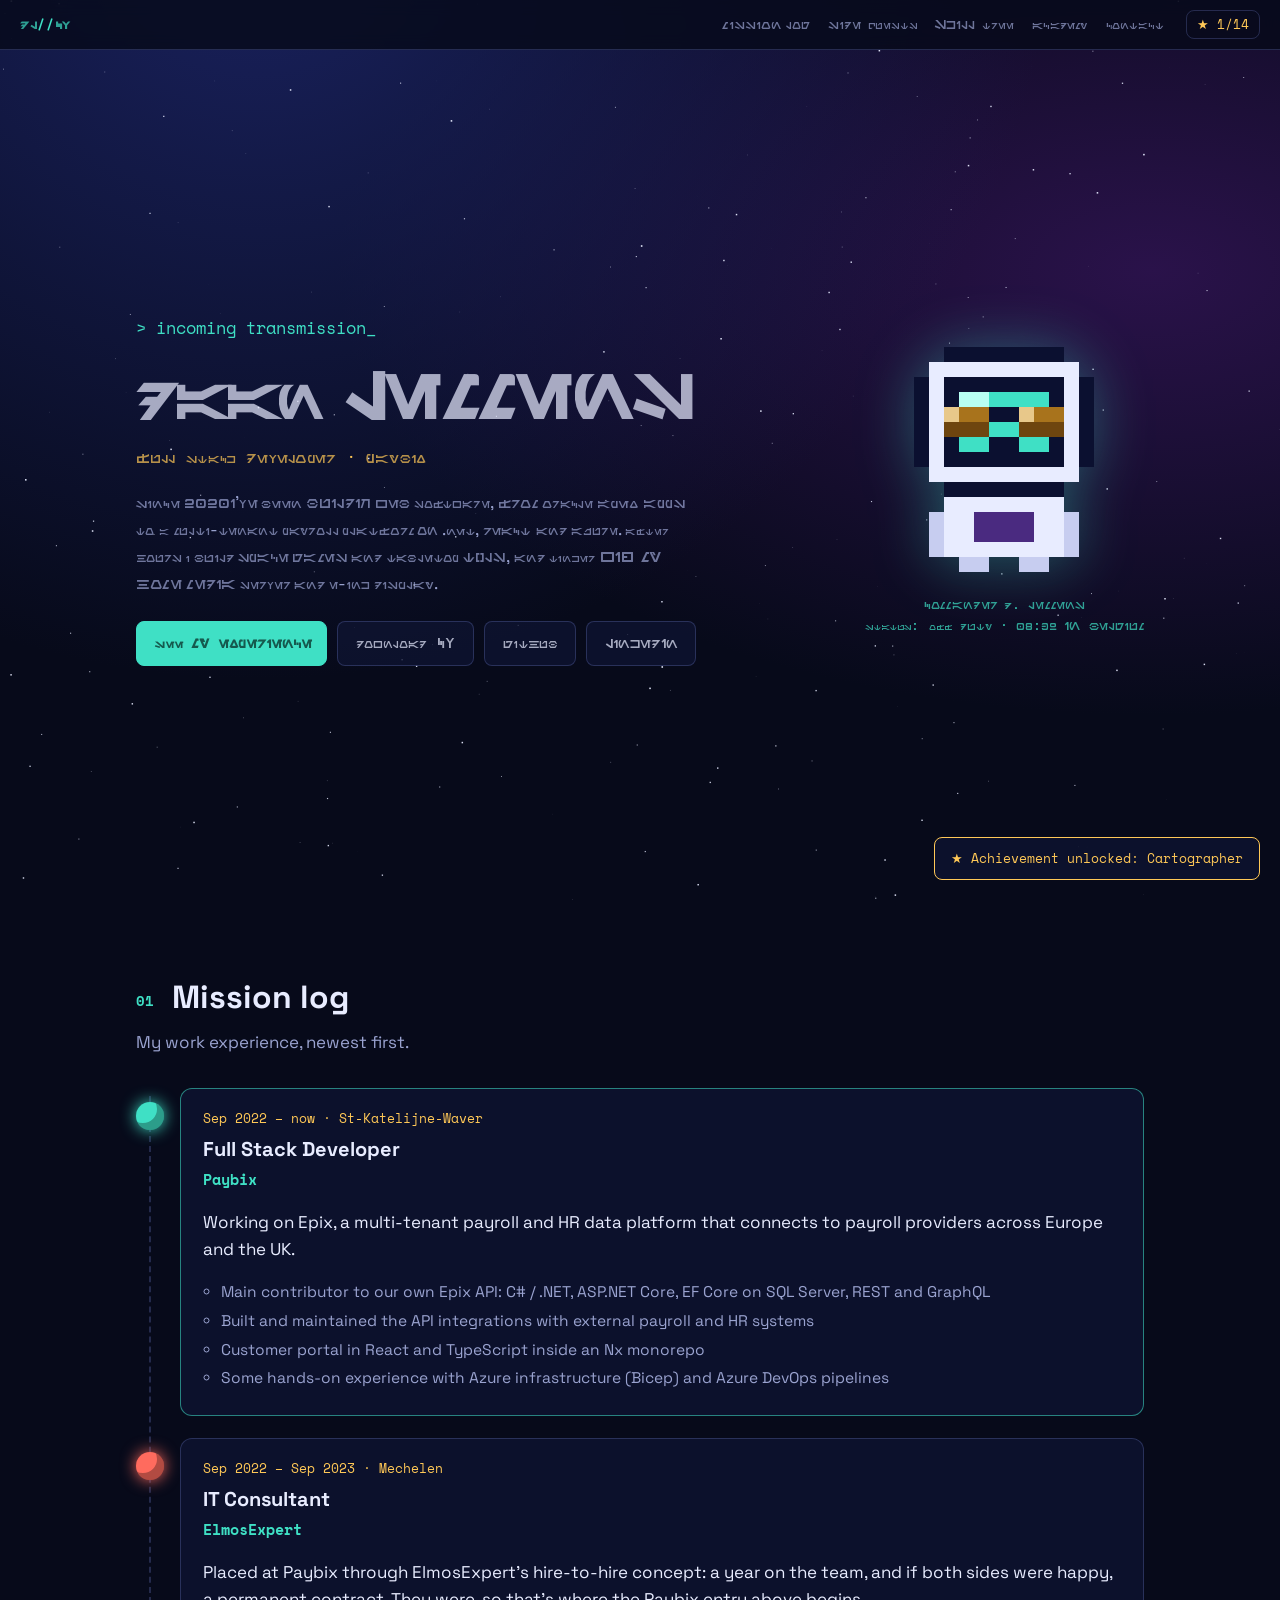
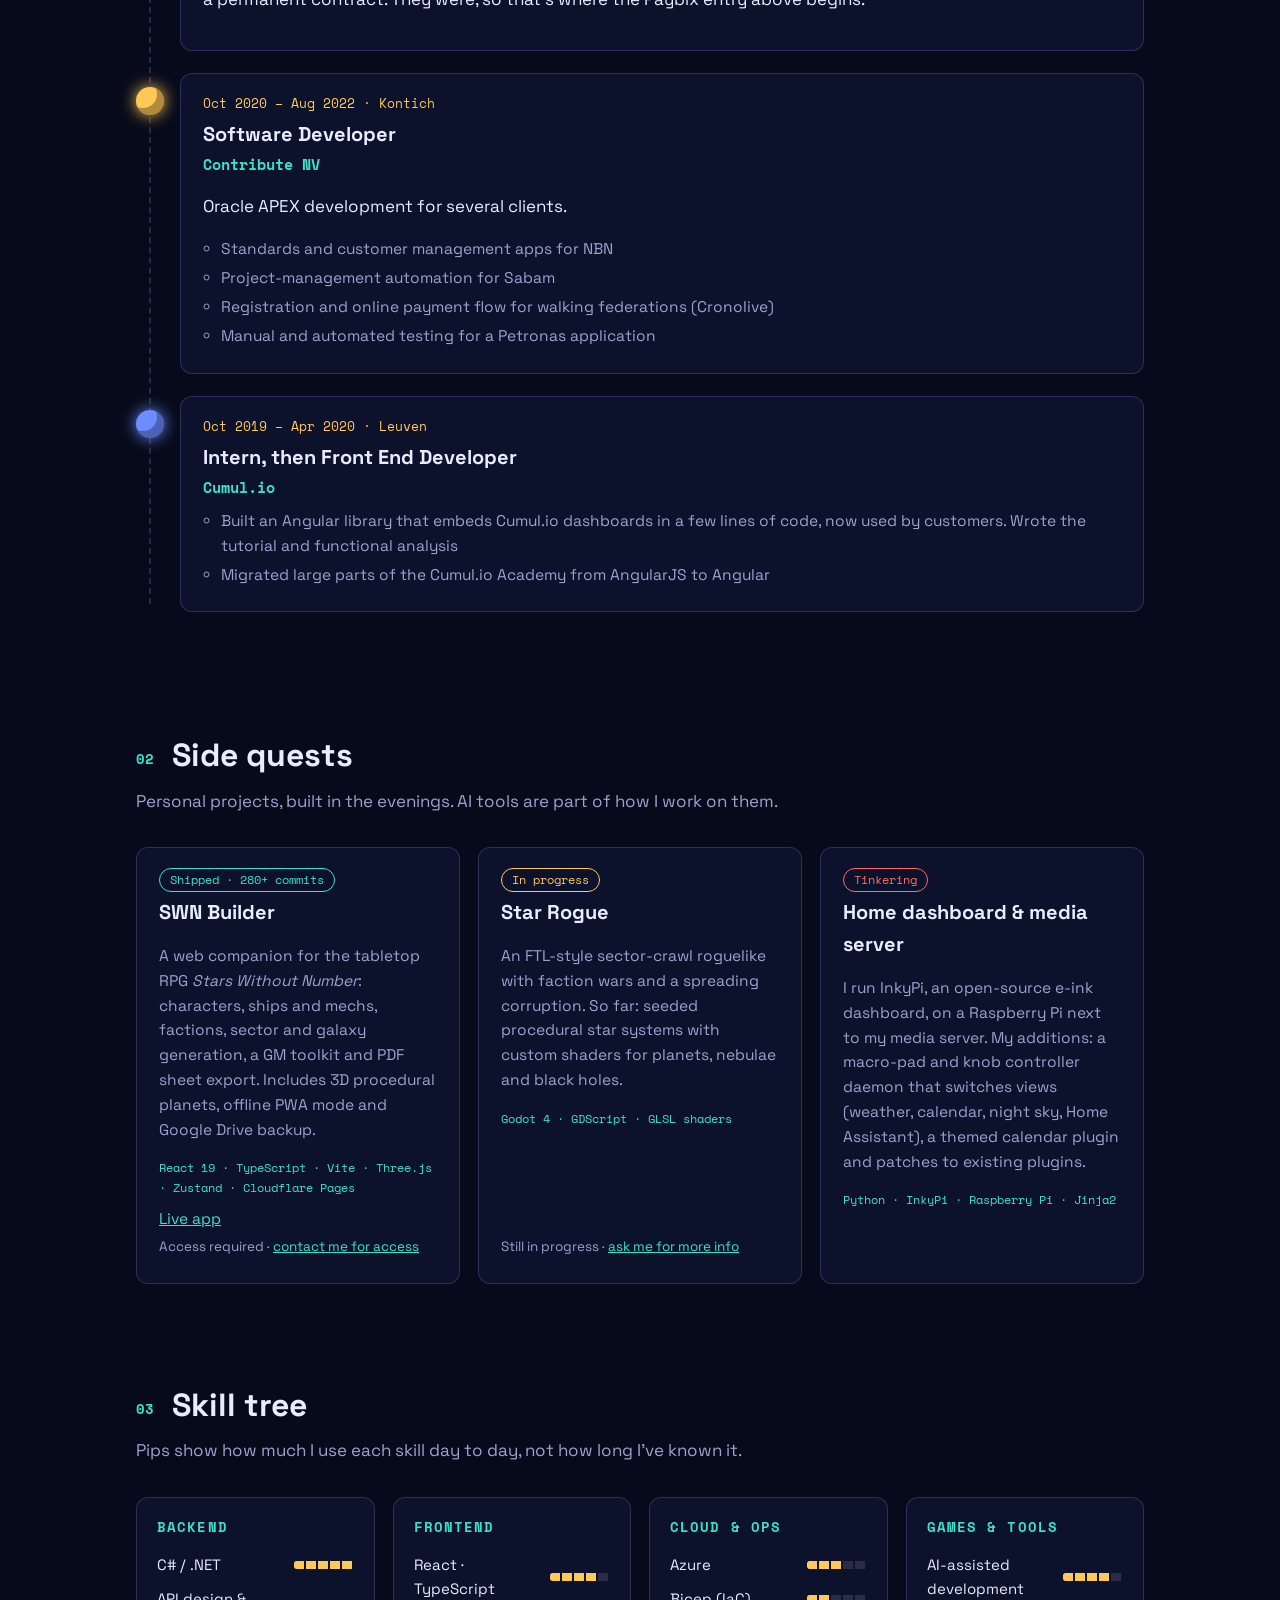
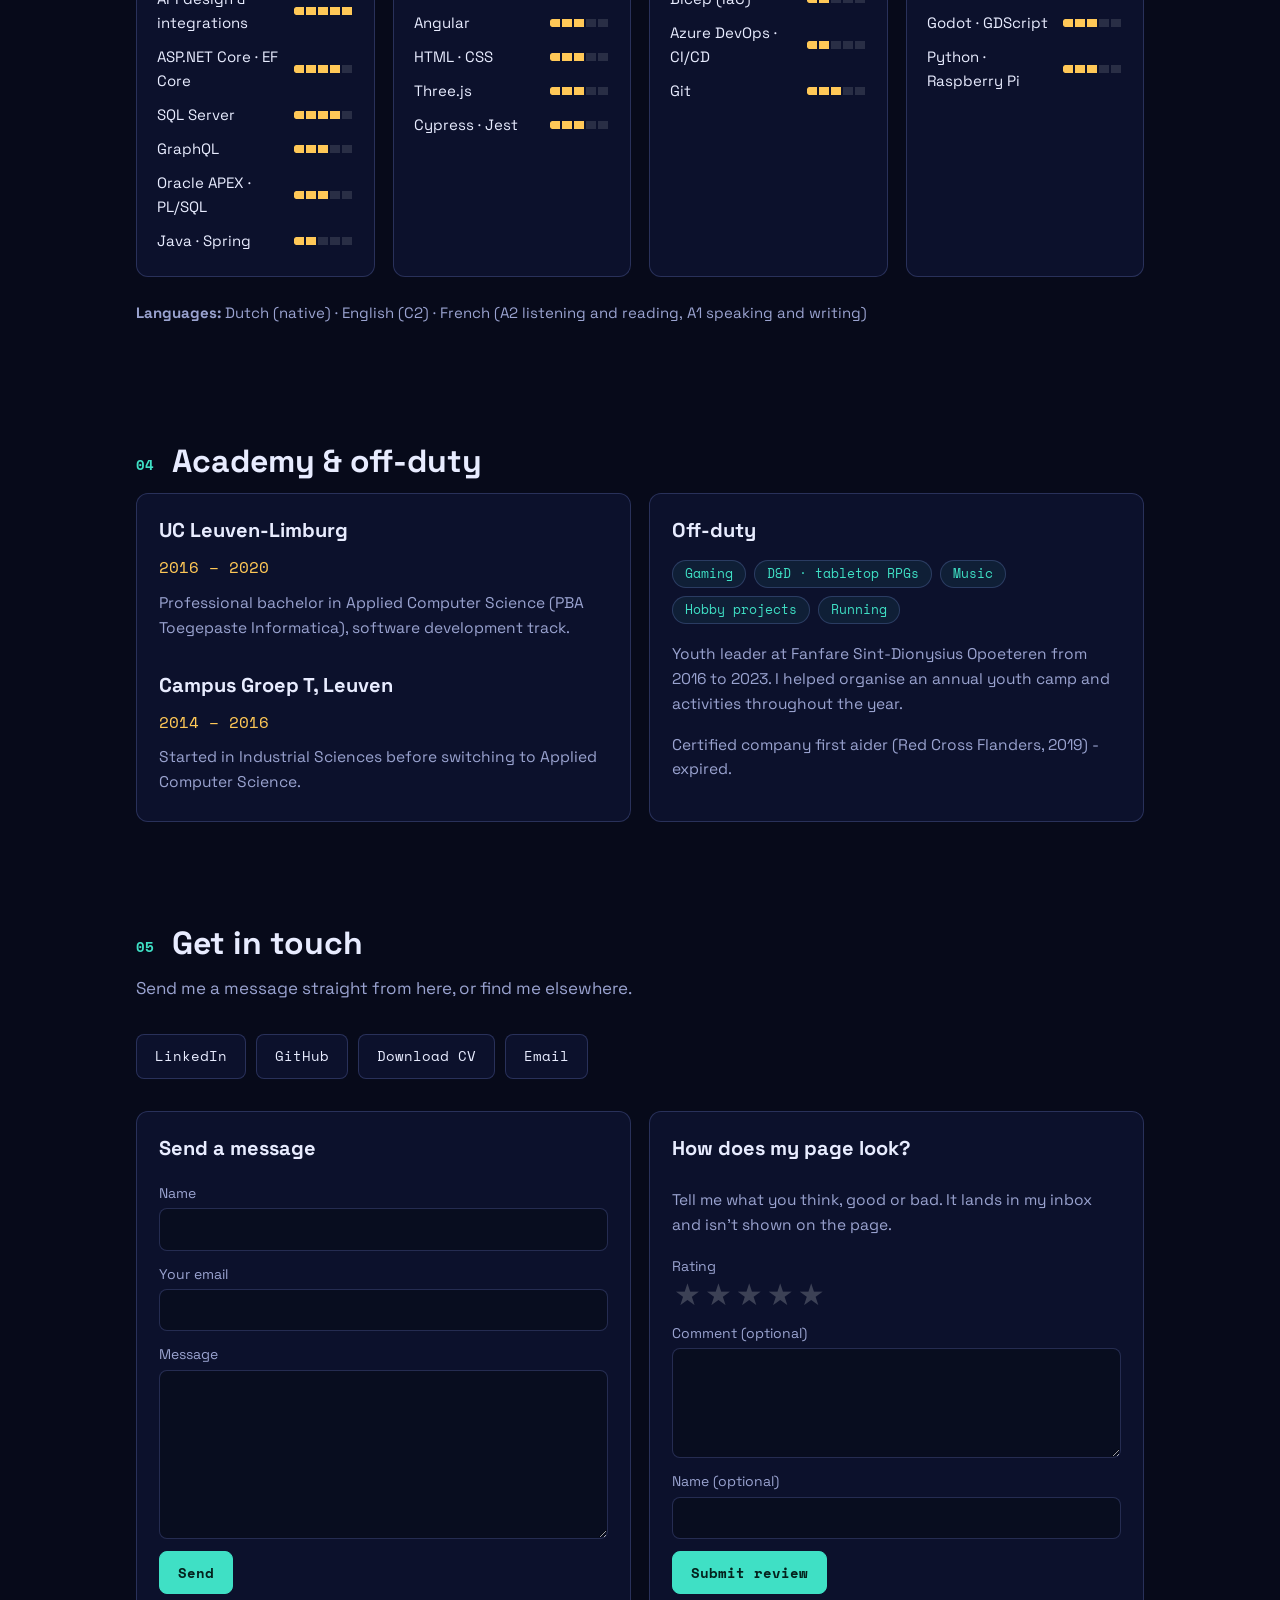
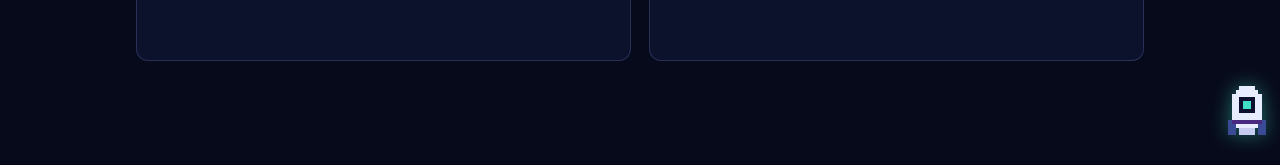
==== commit 4c567a3d: "add minigame for konami instead" ====
--- a/index.html
+++ b/index.html
@@ -43,7 +43,20 @@
         <li data-id="stargazer"><b>Stargazer</b><span>Stayed on the page for a full minute</span></li>
         <li data-id="wake"><b>Rude awakening</b><span>Wow, really..</span></li>
         <li data-id="ship"><b>Lift-off</b><span>Helped the astronaut reach his spaceship</span></li>
-        <li data-id="konami" data-secret="1"><b>???</b><span>A secret. Hint: Konami</span><label class="warp-toggle" id="warp-toggle-wrap" hidden><input type="checkbox" id="warp-toggle"> Warp mode</label></li>
+        <li data-id="konami" data-secret="1"><b>???</b><span>A secret. Hint: Konami. Tap to open a controller.</span><label class="warp-toggle" id="warp-toggle-wrap" hidden><input type="checkbox" id="warp-toggle"> Warp mode</label>
+          <div class="pad" id="pad" hidden>
+            <div class="pad-dpad">
+              <button type="button" data-k="ArrowUp" aria-label="Up">&#9650;</button>
+              <button type="button" data-k="ArrowLeft" aria-label="Left">&#9664;</button>
+              <button type="button" data-k="ArrowRight" aria-label="Right">&#9654;</button>
+              <button type="button" data-k="ArrowDown" aria-label="Down">&#9660;</button>
+            </div>
+            <div class="pad-ab">
+              <button type="button" data-k="b" aria-label="B">B</button>
+              <button type="button" data-k="a" aria-label="A">A</button>
+            </div>
+            <div class="pad-leds" aria-hidden="true"><i></i><i></i><i></i><i></i><i></i><i></i><i></i><i></i><i></i><i></i></div>
+          </div></li>
         <li data-id="completionist"><b>Completionist</b><span>My kind of person</span></li>
       </ul>
   </div>
--- a/css/style.css
+++ b/css/style.css
@@ -261,8 +261,32 @@
 .astro { position: relative; z-index: 5; pointer-events: none; }
 .astro * { pointer-events: auto; }
 body { position: relative; } /* absolute things (dock, background ship) are placed in page space */
-/* horizontal swipes belong to the page (Konami code), not to the browser's back/forward gesture */
-html, body { touch-action: pan-y pinch-zoom; overscroll-behavior: none; }
 .warp-toggle { display: flex; align-items: center; gap: 8px; margin-top: 6px; font-size: 13px; color: var(--gold); cursor: pointer; }
 .warp-toggle[hidden] { display: none; }
 .warp-toggle input { accent-color: var(--gold); }
+
+/* On-screen Konami controller (inside the secret achievement tile) */
+.achv-grid li[data-secret]:has(.pad:not([hidden])) { opacity: 1; border-style: solid; border-color: var(--teal); }
+.achv-grid li[data-secret] { cursor: pointer; }
+.achv-grid li.on[data-secret] { cursor: default; }
+.pad { display: grid; grid-template-columns: 1fr 1fr; align-items: center; justify-items: center; gap: 10px; margin-top: 10px; padding: 12px; border: 1px solid var(--line); border-radius: 12px; background: rgba(7, 10, 26, .8); cursor: default; }
+.pad[hidden] { display: none; }
+.pad button { font: 700 14px var(--mono); color: var(--text); background: #1b2150; border: 1px solid var(--line); border-radius: 8px; cursor: pointer; touch-action: manipulation; -webkit-tap-highlight-color: transparent; }
+.pad button:active { transform: scale(.92); background: #2a3270; }
+.pad-dpad { display: grid; grid-template-columns: repeat(3, 42px); grid-template-rows: repeat(3, 42px); gap: 3px; }
+.pad-dpad button { font-size: 16px; }
+.pad-dpad button[data-k="ArrowUp"] { grid-area: 1 / 2; }
+.pad-dpad button[data-k="ArrowLeft"] { grid-area: 2 / 1; }
+.pad-dpad button[data-k="ArrowRight"] { grid-area: 2 / 3; }
+.pad-dpad button[data-k="ArrowDown"] { grid-area: 3 / 2; }
+.pad-ab { display: flex; gap: 12px; align-items: center; transform: rotate(-18deg); }
+.pad-ab button { width: 48px; height: 48px; border-radius: 50%; font-size: 16px; }
+.pad-ab button[data-k="b"] { background: #5a3d10; color: var(--gold); border-color: var(--gold); }
+.pad-ab button[data-k="a"] { background: #0f423b; color: var(--teal); border-color: var(--teal); }
+.pad-leds { grid-column: 1 / 3; display: flex; gap: 6px; justify-content: center; }
+.pad-leds i { width: 9px; height: 9px; border-radius: 50%; background: rgba(255, 255, 255, .15); transition: background .15s, box-shadow .15s; }
+.pad-leds i.on { background: var(--teal); box-shadow: 0 0 7px var(--teal); }
+.pad.wrong .pad-leds i { background: var(--coral); box-shadow: 0 0 7px var(--coral); }
+.pad.wrong { animation: padshake .3s; }
+@keyframes padshake { 25% { transform: translateX(-5px); } 75% { transform: translateX(5px); } }
+@media (prefers-reduced-motion: reduce) { .pad.wrong { animation: none; } }
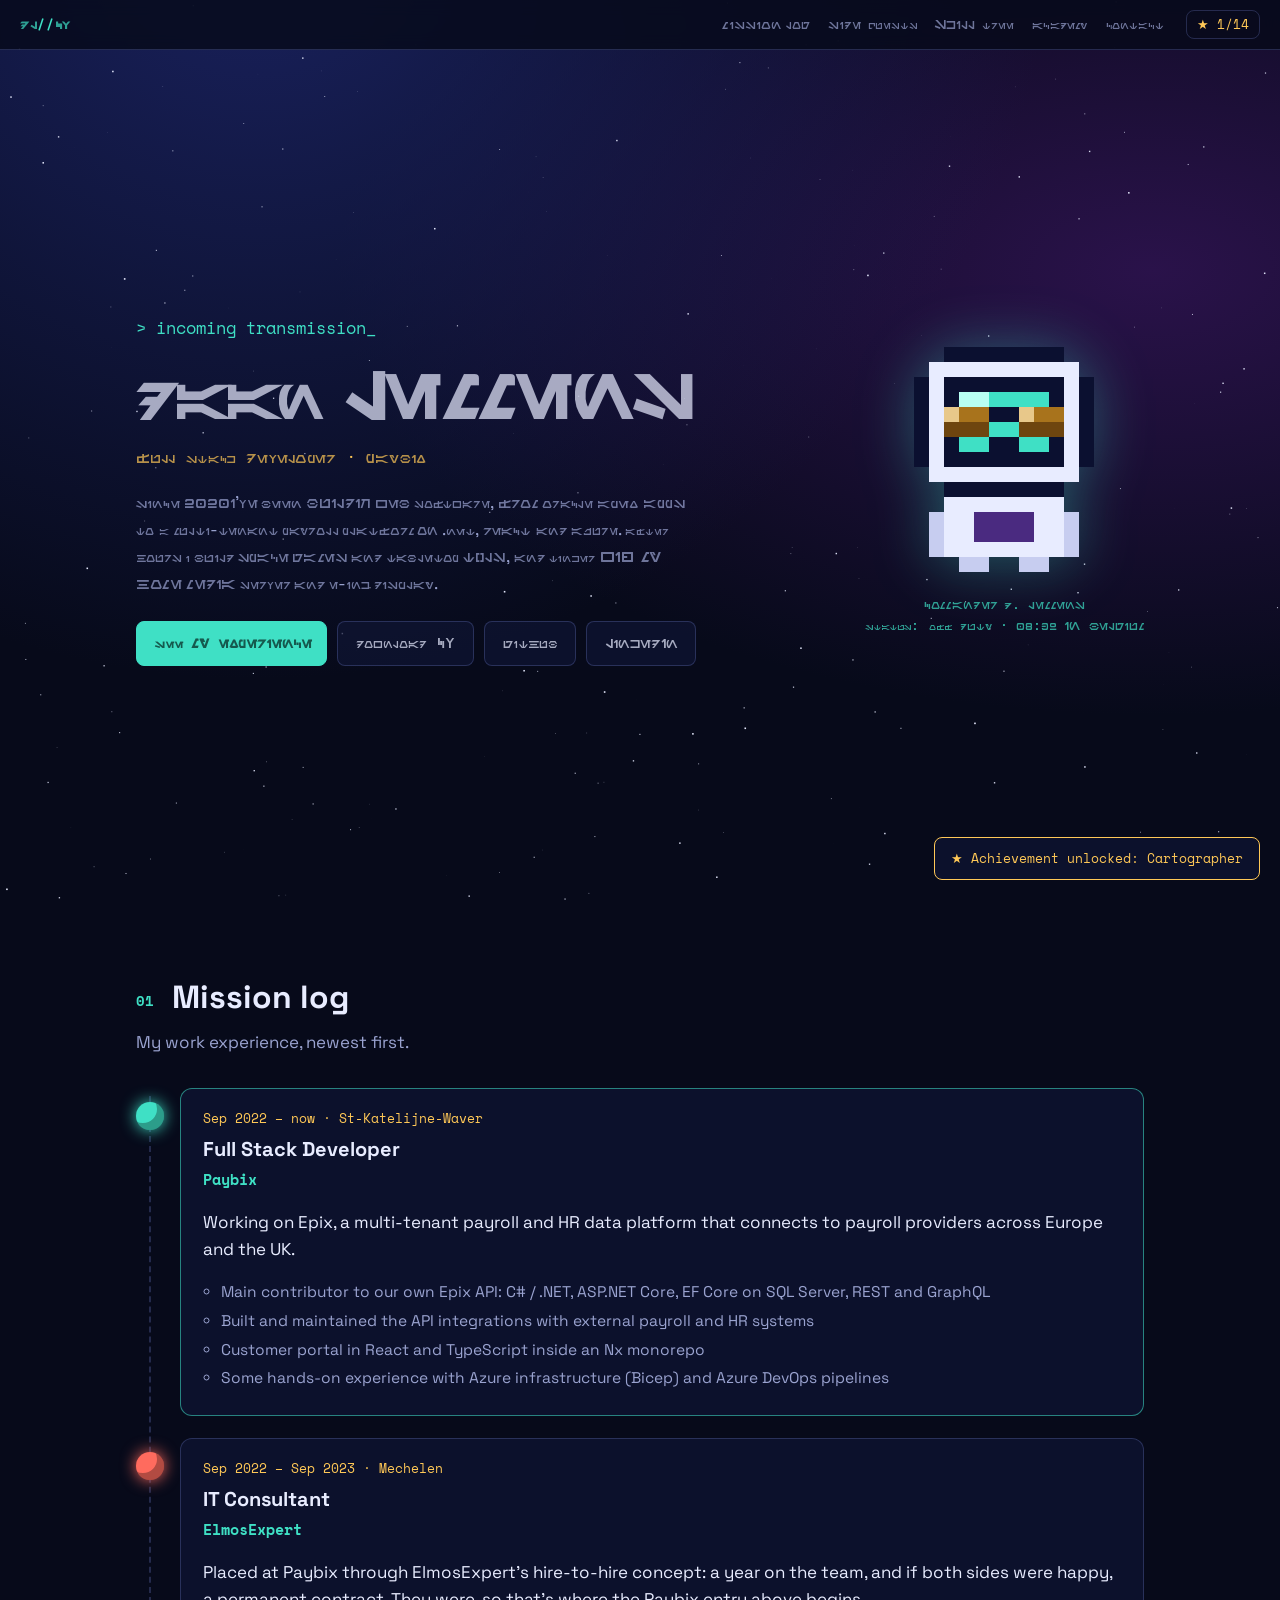
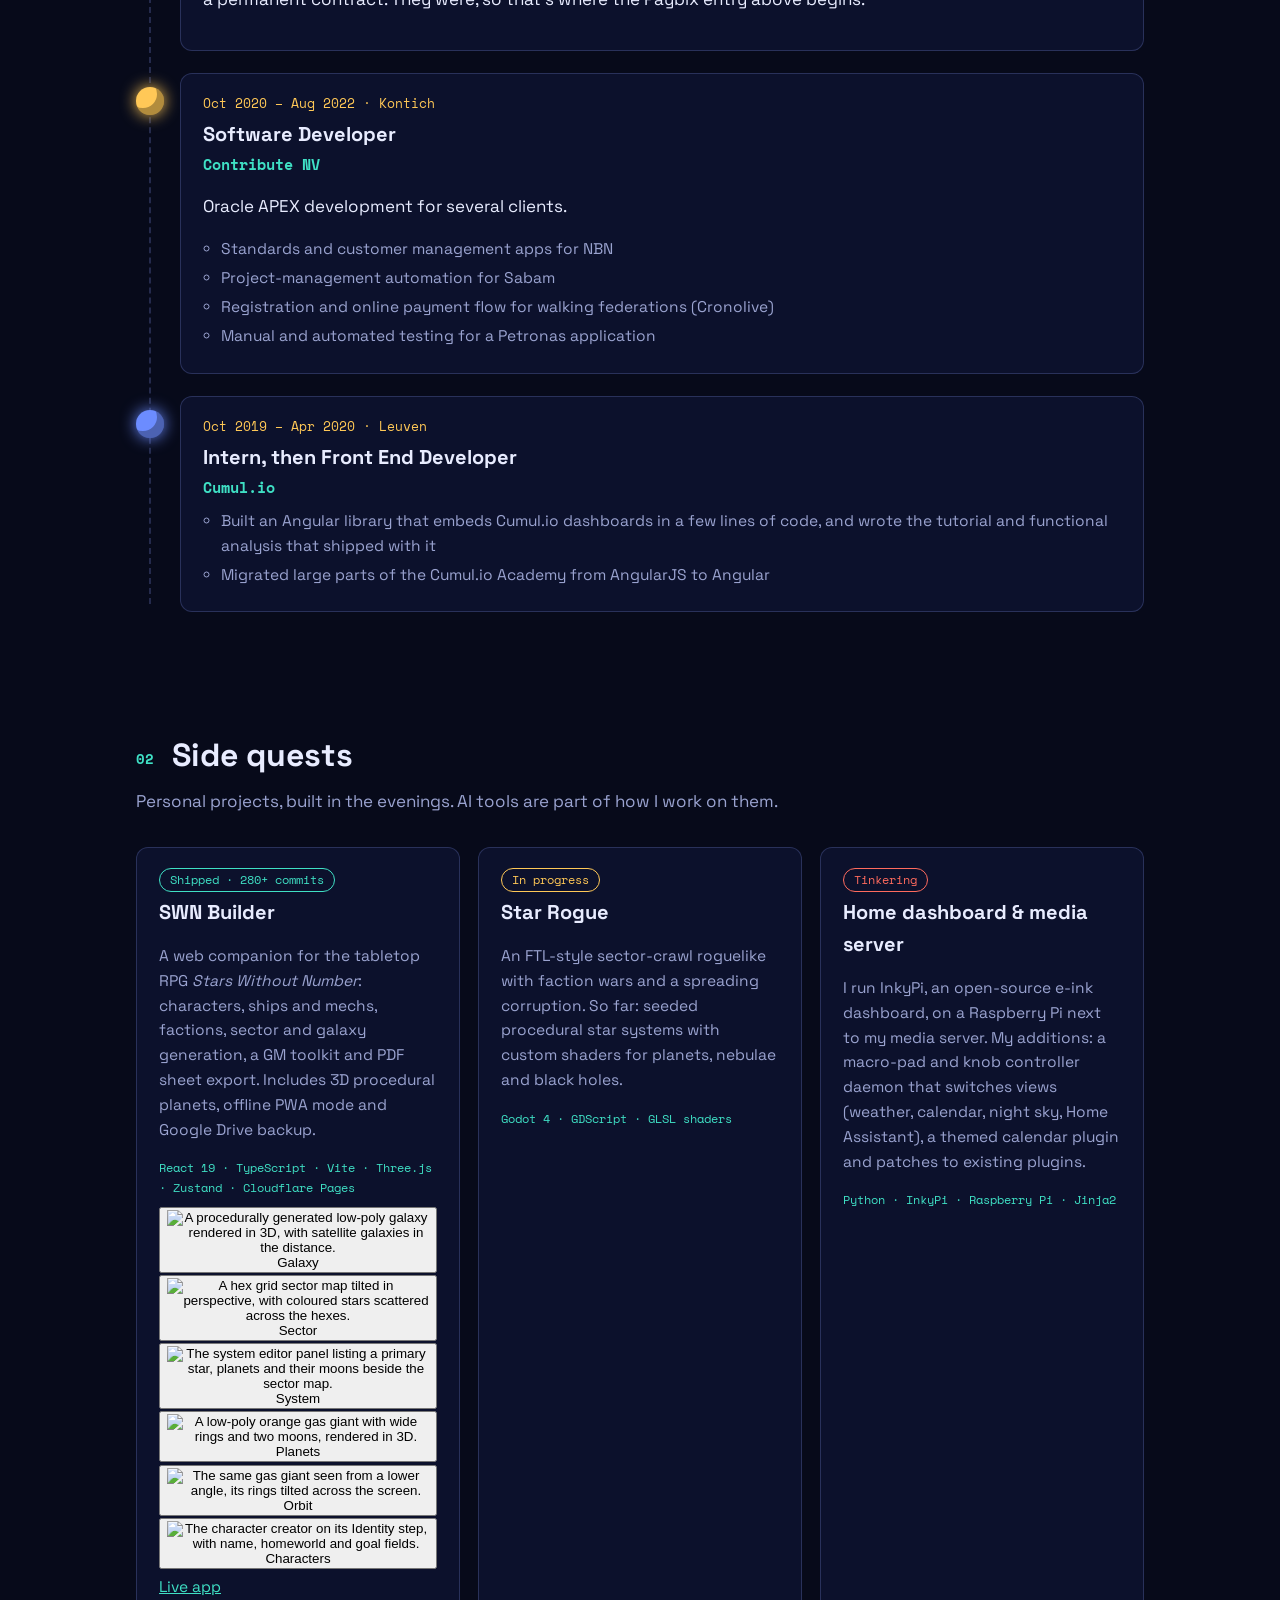
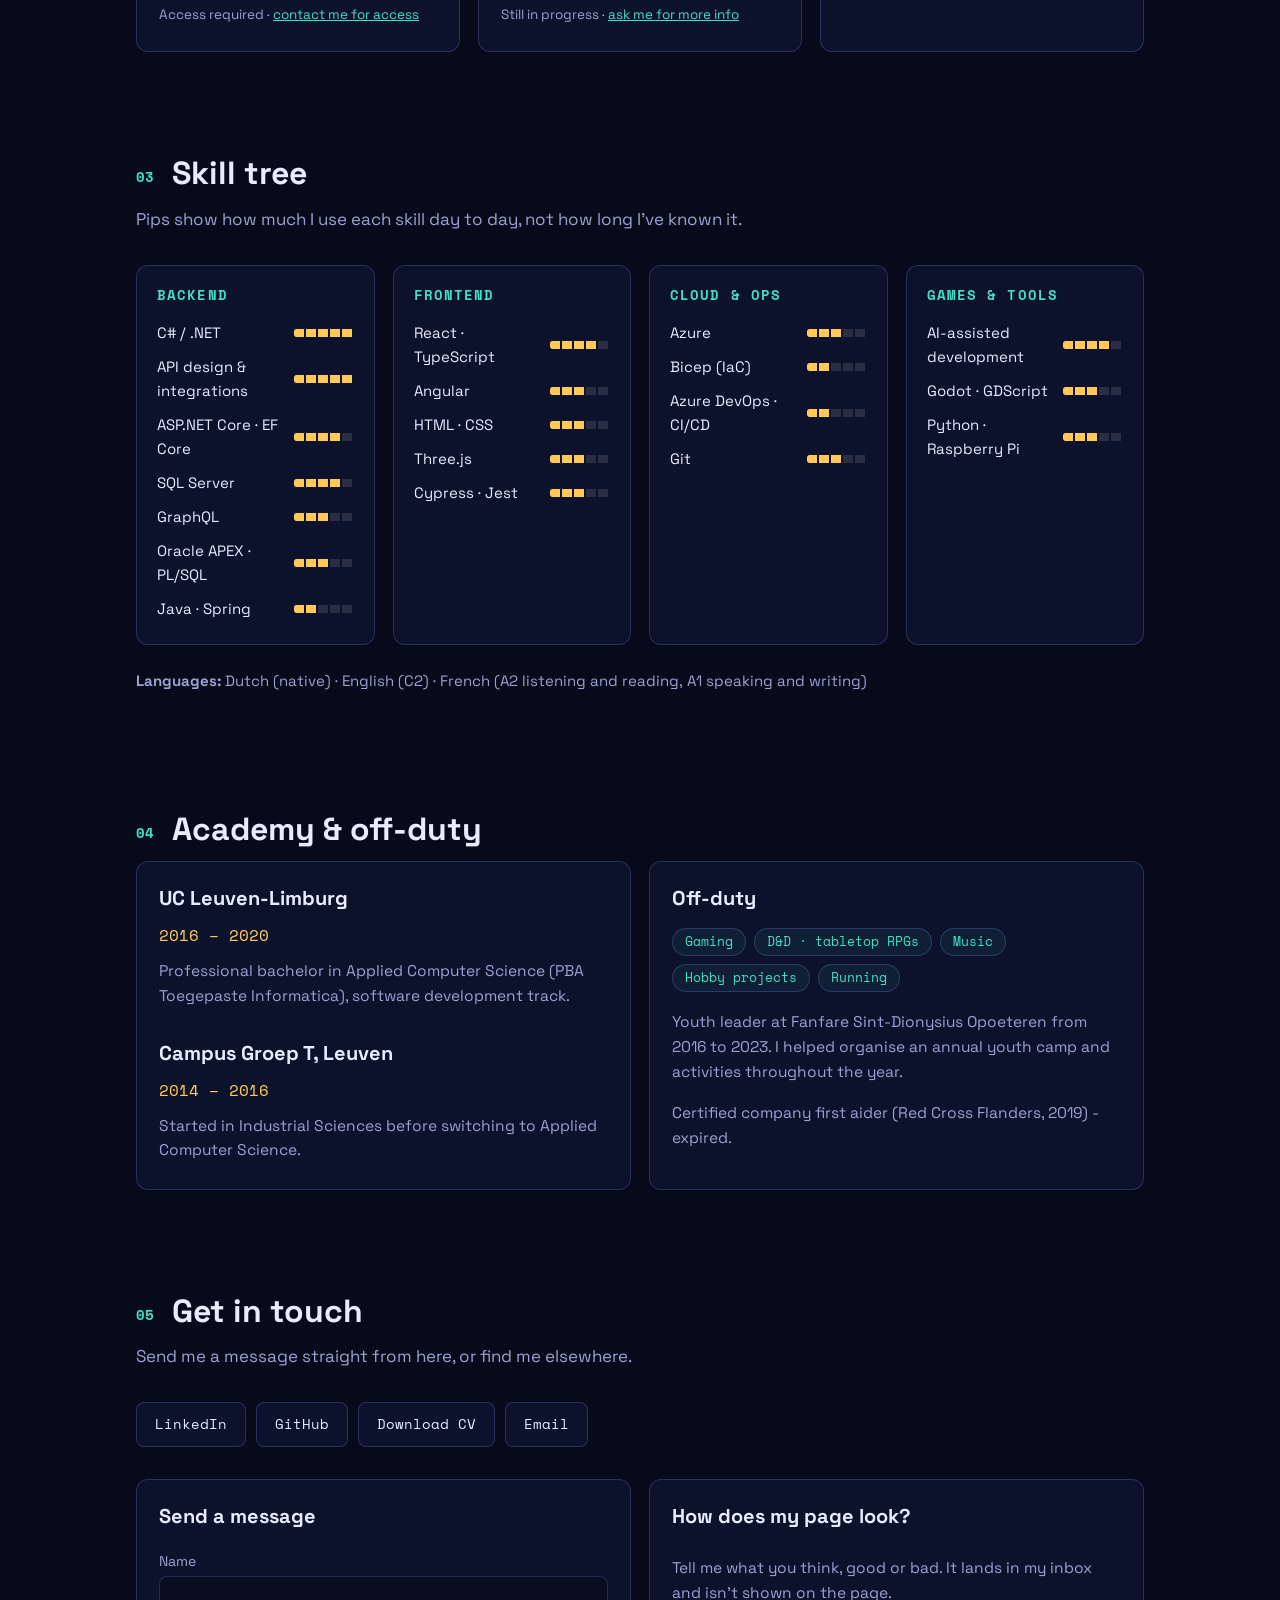
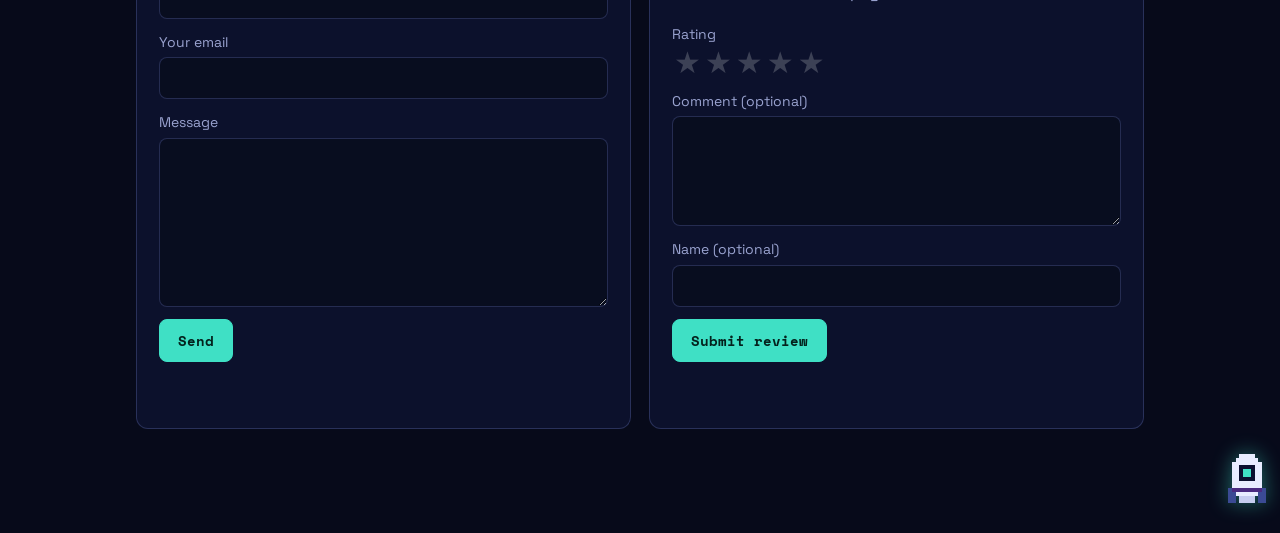
==== commit d34ebfd8: "add icons and setup tab/header/preview" ====
--- a/index.html
+++ b/index.html
@@ -3,9 +3,28 @@
 <head>
   <meta charset="utf-8">
   <meta name="viewport" content="width=device-width, initial-scale=1">
-  <title>Daan Lemmens · Full Stack Developer</title>
+  <title>Daan Lemmens</title>
   <meta name="description" content="Daan Lemmens, full stack developer in Belgium. Mission log, side quests and skill tree.">
   <meta name="theme-color" content="#070a1a">
+  <link rel="canonical" href="https://lemmensdaan.github.io/">
+  <link rel="icon" href="favicon.svg" type="image/svg+xml">
+  <link rel="icon" href="icon-32.png" sizes="32x32" type="image/png">
+  <link rel="apple-touch-icon" href="apple-touch-icon.png">
+
+  <!-- Share card: what LinkedIn, Slack, WhatsApp and the rest show when this link is pasted. -->
+  <meta property="og:type" content="website">
+  <meta property="og:site_name" content="Daan Lemmens">
+  <meta property="og:url" content="https://lemmensdaan.github.io/">
+  <meta property="og:title" content="Daan Lemmens · Full Stack Developer">
+  <meta property="og:description" content="Full stack developer in Belgium. Mission log, side quests and skill tree.">
+  <meta property="og:image" content="https://lemmensdaan.github.io/img/og.png">
+  <meta property="og:image:width" content="1200">
+  <meta property="og:image:height" content="630">
+  <meta property="og:image:alt" content="Pixel-art astronaut on a starfield, next to the name Daan Lemmens, Full Stack Developer.">
+  <meta name="twitter:card" content="summary_large_image">
+  <meta name="twitter:title" content="Daan Lemmens · Full Stack Developer">
+  <meta name="twitter:description" content="Full stack developer in Belgium. Mission log, side quests and skill tree.">
+  <meta name="twitter:image" content="https://lemmensdaan.github.io/img/og.png">
   <link rel="preconnect" href="https://fonts.googleapis.com">
   <link rel="preconnect" href="https://fonts.gstatic.com" crossorigin>
   <link href="https://fonts.googleapis.com/css2?family=Space+Grotesk:wght@400;500;700&family=Space+Mono:wght@400;700&display=swap" rel="stylesheet">
@@ -145,7 +164,7 @@
             <p class="meta">Oct 2019 – Apr 2020 · Leuven</p>
             <h3>Intern, then Front End Developer <em>Cumul.io</em></h3>
             <ul>
-              <li>Built an Angular library that embeds Cumul.io dashboards in a few lines of code, now used by customers. Wrote the tutorial and functional analysis</li>
+              <li>Built an Angular library that embeds Cumul.io dashboards in a few lines of code, and wrote the tutorial and functional analysis that shipped with it</li>
               <li>Migrated large parts of the Cumul.io Academy from AngularJS to Angular</li>
             </ul>
           </div>
@@ -163,6 +182,32 @@
           <h3>SWN Builder</h3>
           <p>A web companion for the tabletop RPG <em>Stars Without Number</em>: characters, ships and mechs, factions, sector and galaxy generation, a GM toolkit and PDF sheet export. Includes 3D procedural planets, offline PWA mode and Google Drive backup.</p>
           <p class="stack">React 19 · TypeScript · Vite · Three.js · Zustand · Cloudflare Pages</p>
+          <div class="shots" id="swn-shots">
+            <button class="shot" type="button" data-src="img/swn/galaxy.webp" data-cap="Galaxy view: sectors placed across a procedurally generated galaxy">
+              <img src="img/swn/galaxy-thumb.webp" width="700" height="438" loading="lazy" decoding="async" alt="A procedurally generated low-poly galaxy rendered in 3D, with satellite galaxies in the distance.">
+              <span>Galaxy</span>
+            </button>
+            <button class="shot" type="button" data-src="img/swn/sector.webp" data-cap="A generated sector: 31 star systems across an 8 × 10 hex grid">
+              <img src="img/swn/sector-thumb.webp" width="700" height="438" loading="lazy" decoding="async" alt="A hex grid sector map tilted in perspective, with coloured stars scattered across the hexes.">
+              <span>Sector</span>
+            </button>
+            <button class="shot" type="button" data-src="img/swn/system.webp" data-cap="System contents: stars, planets, moons, stations and jump gates">
+              <img src="img/swn/system-thumb.webp" width="700" height="438" loading="lazy" decoding="async" alt="The system editor panel listing a primary star, planets and their moons beside the sector map.">
+              <span>System</span>
+            </button>
+            <button class="shot" type="button" data-src="img/swn/planet.webp" data-cap="3D system view, with procedurally generated planets and rings">
+              <img src="img/swn/planet-thumb.webp" width="700" height="438" loading="lazy" decoding="async" alt="A low-poly orange gas giant with wide rings and two moons, rendered in 3D.">
+              <span>Planets</span>
+            </button>
+            <button class="shot" type="button" data-src="img/swn/planet-spin.webp" data-cap="Orbiting the camera around a gas giant — the full animation loads when you open it">
+              <img src="img/swn/planet-spin-poster.webp" width="620" height="373" loading="lazy" decoding="async" alt="The same gas giant seen from a lower angle, its rings tilted across the screen.">
+              <span>Orbit</span>
+            </button>
+            <button class="shot" type="button" data-src="img/swn/character.webp" data-cap="The ten-step character creator">
+              <img src="img/swn/character-thumb.webp" width="700" height="438" loading="lazy" decoding="async" alt="The character creator on its Identity step, with name, homeworld and goal fields.">
+              <span>Characters</span>
+            </button>
+          </div>
           <p class="links"><a href="https://swn-builder.pages.dev/" rel="noopener">Live app</a> <span class="private">Access required · <a href="#contact">contact me for access</a></span></p>
         </article>
         <article class="quest">
@@ -310,6 +355,14 @@
     </svg>
   </div>
 
+  <dialog id="lightbox" class="lightbox" aria-label="Screenshot viewer">
+    <button class="lb-close" type="button" aria-label="Close">&#10005;</button>
+    <button class="lb-nav lb-prev" type="button" aria-label="Previous">&#8249;</button>
+    <img id="lb-img" alt="">
+    <p id="lb-cap"></p>
+    <button class="lb-nav lb-next" type="button" aria-label="Next">&#8250;</button>
+  </dialog>
+
   <div id="toast" role="status" aria-live="polite"></div>
   <script src="js/main.js"></script>
 </body>
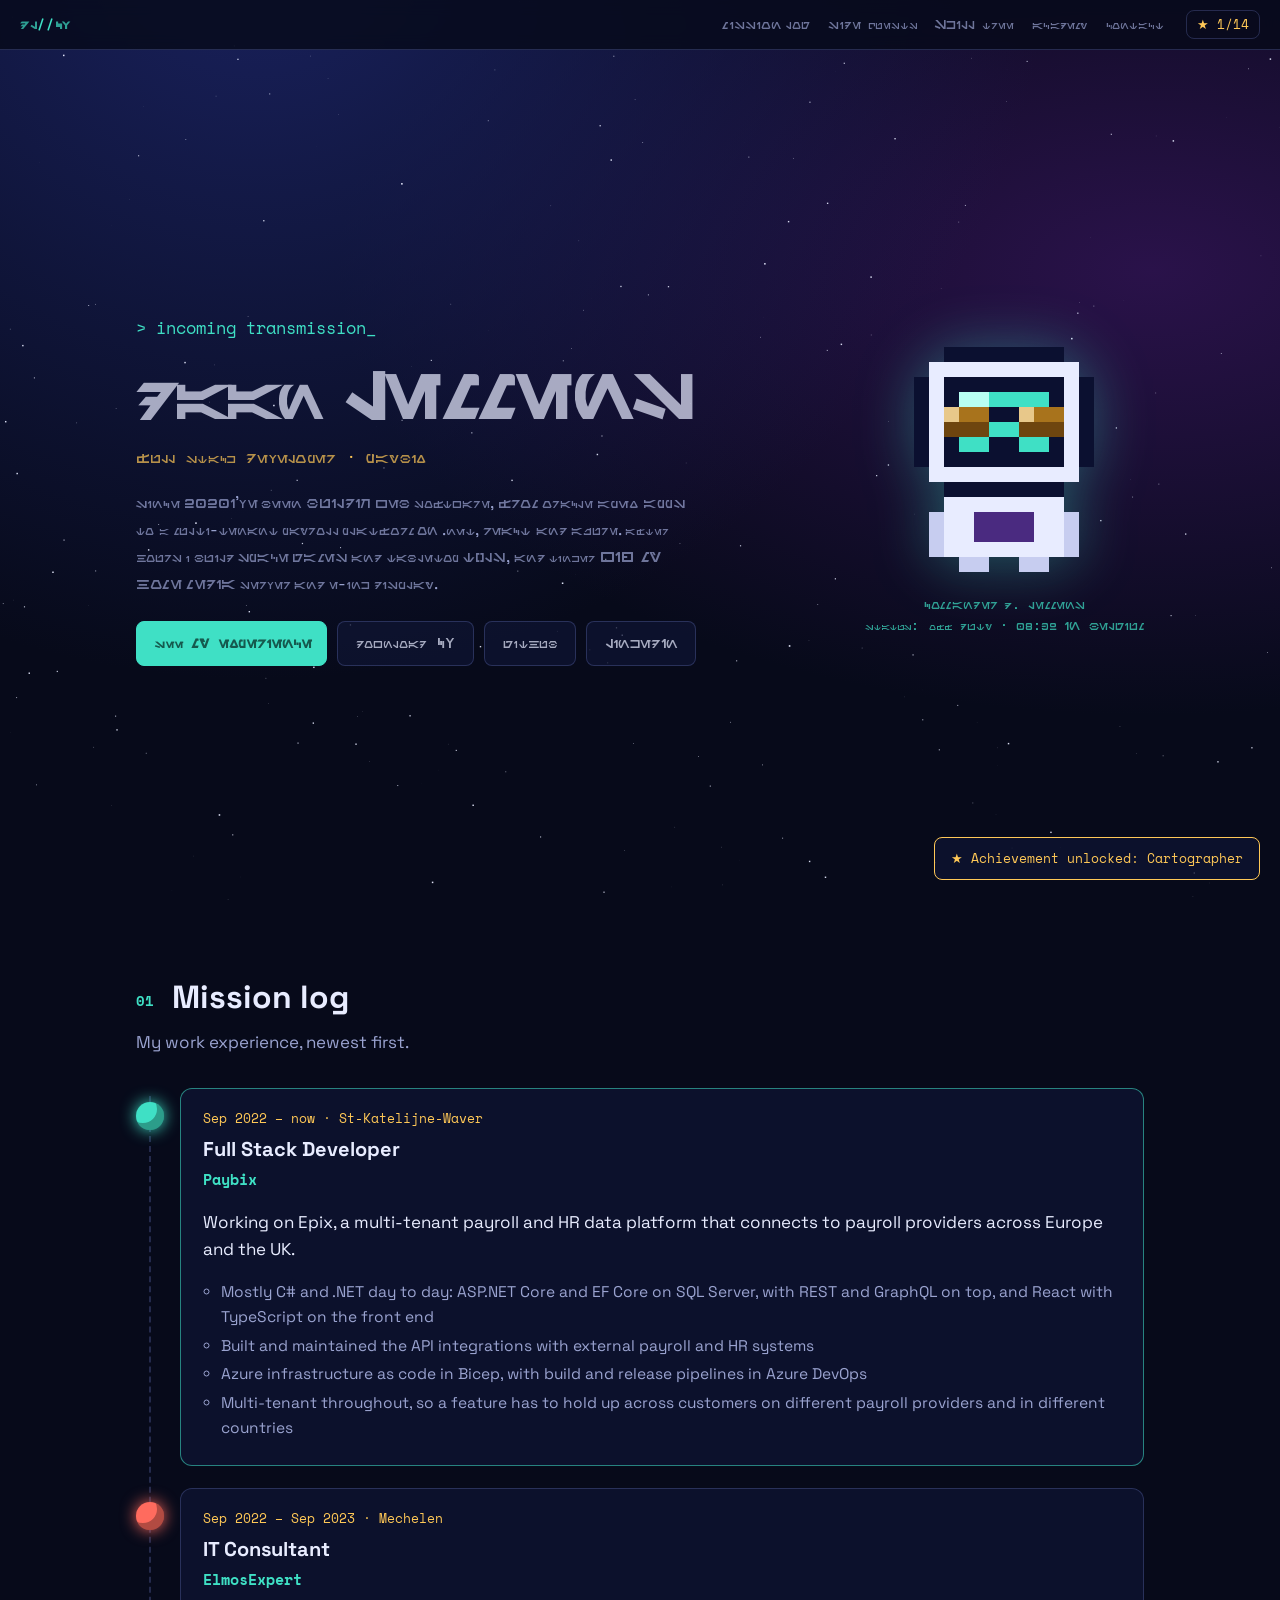
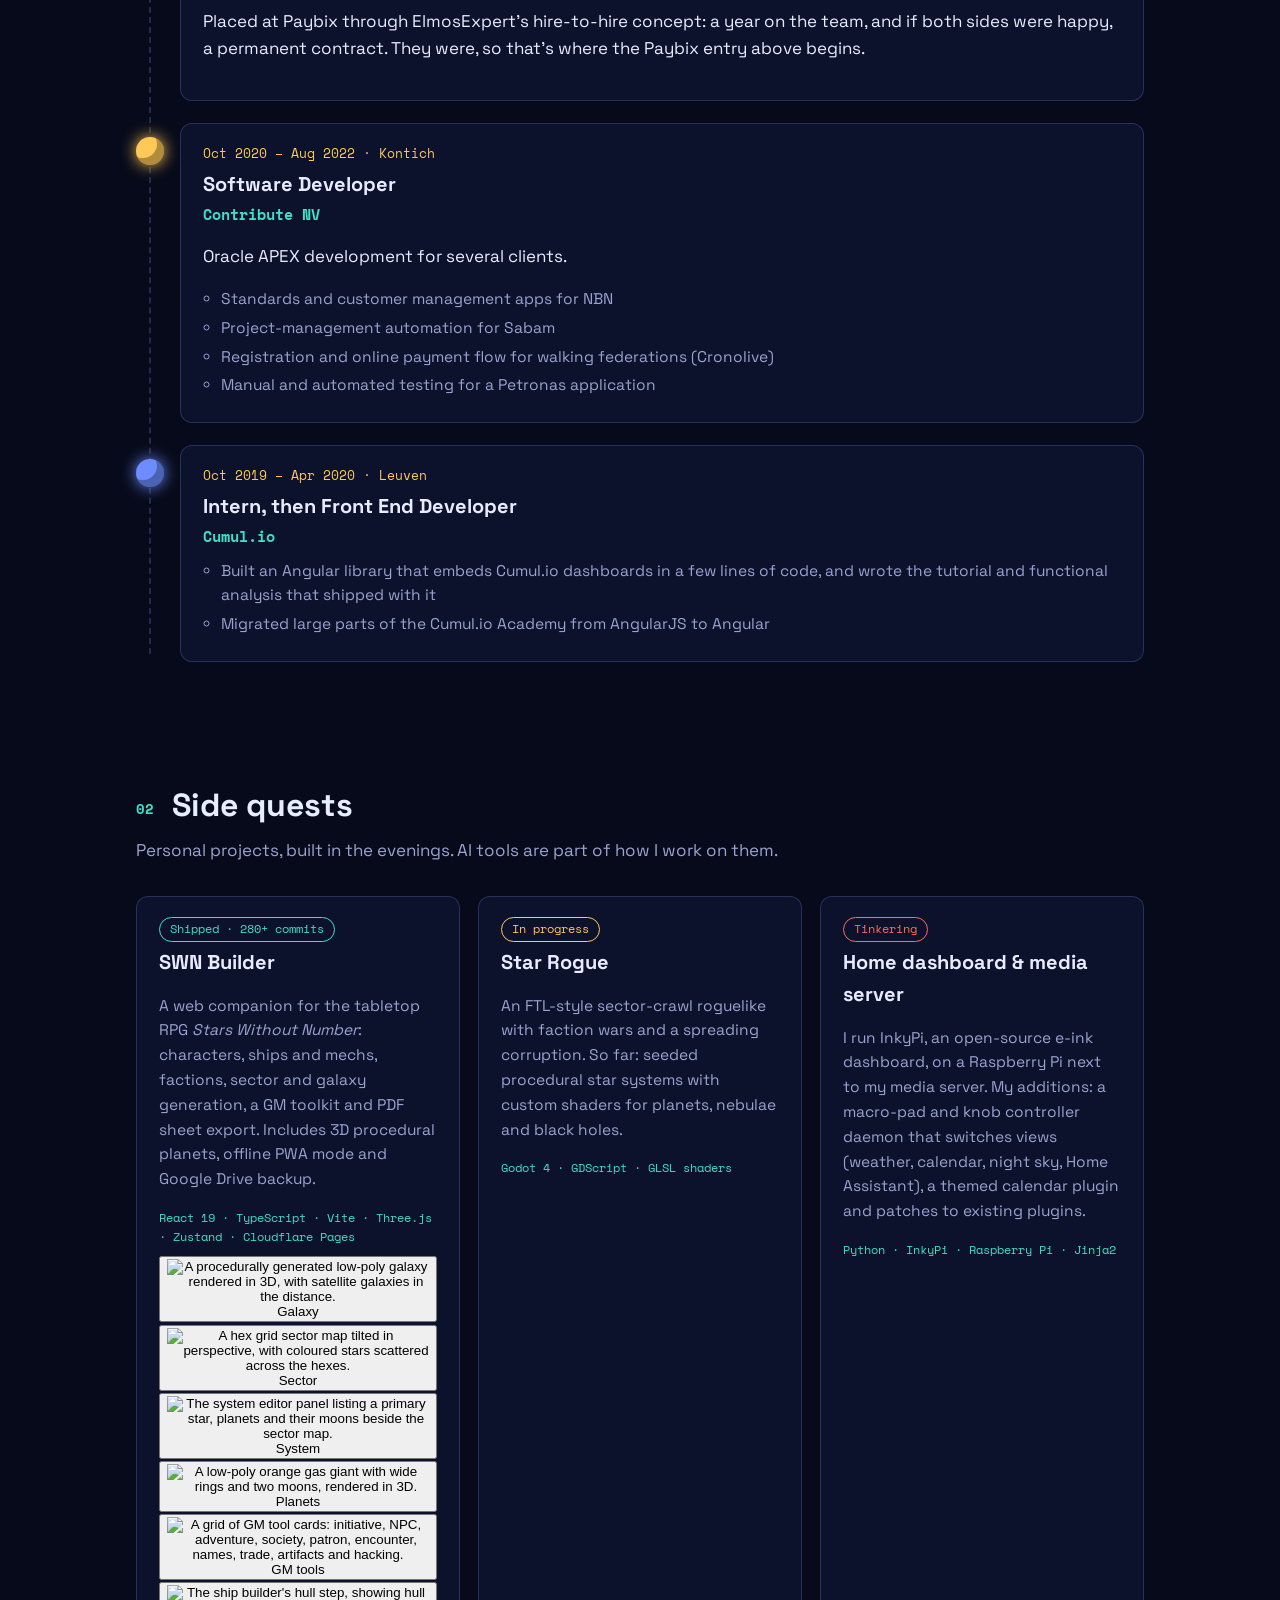
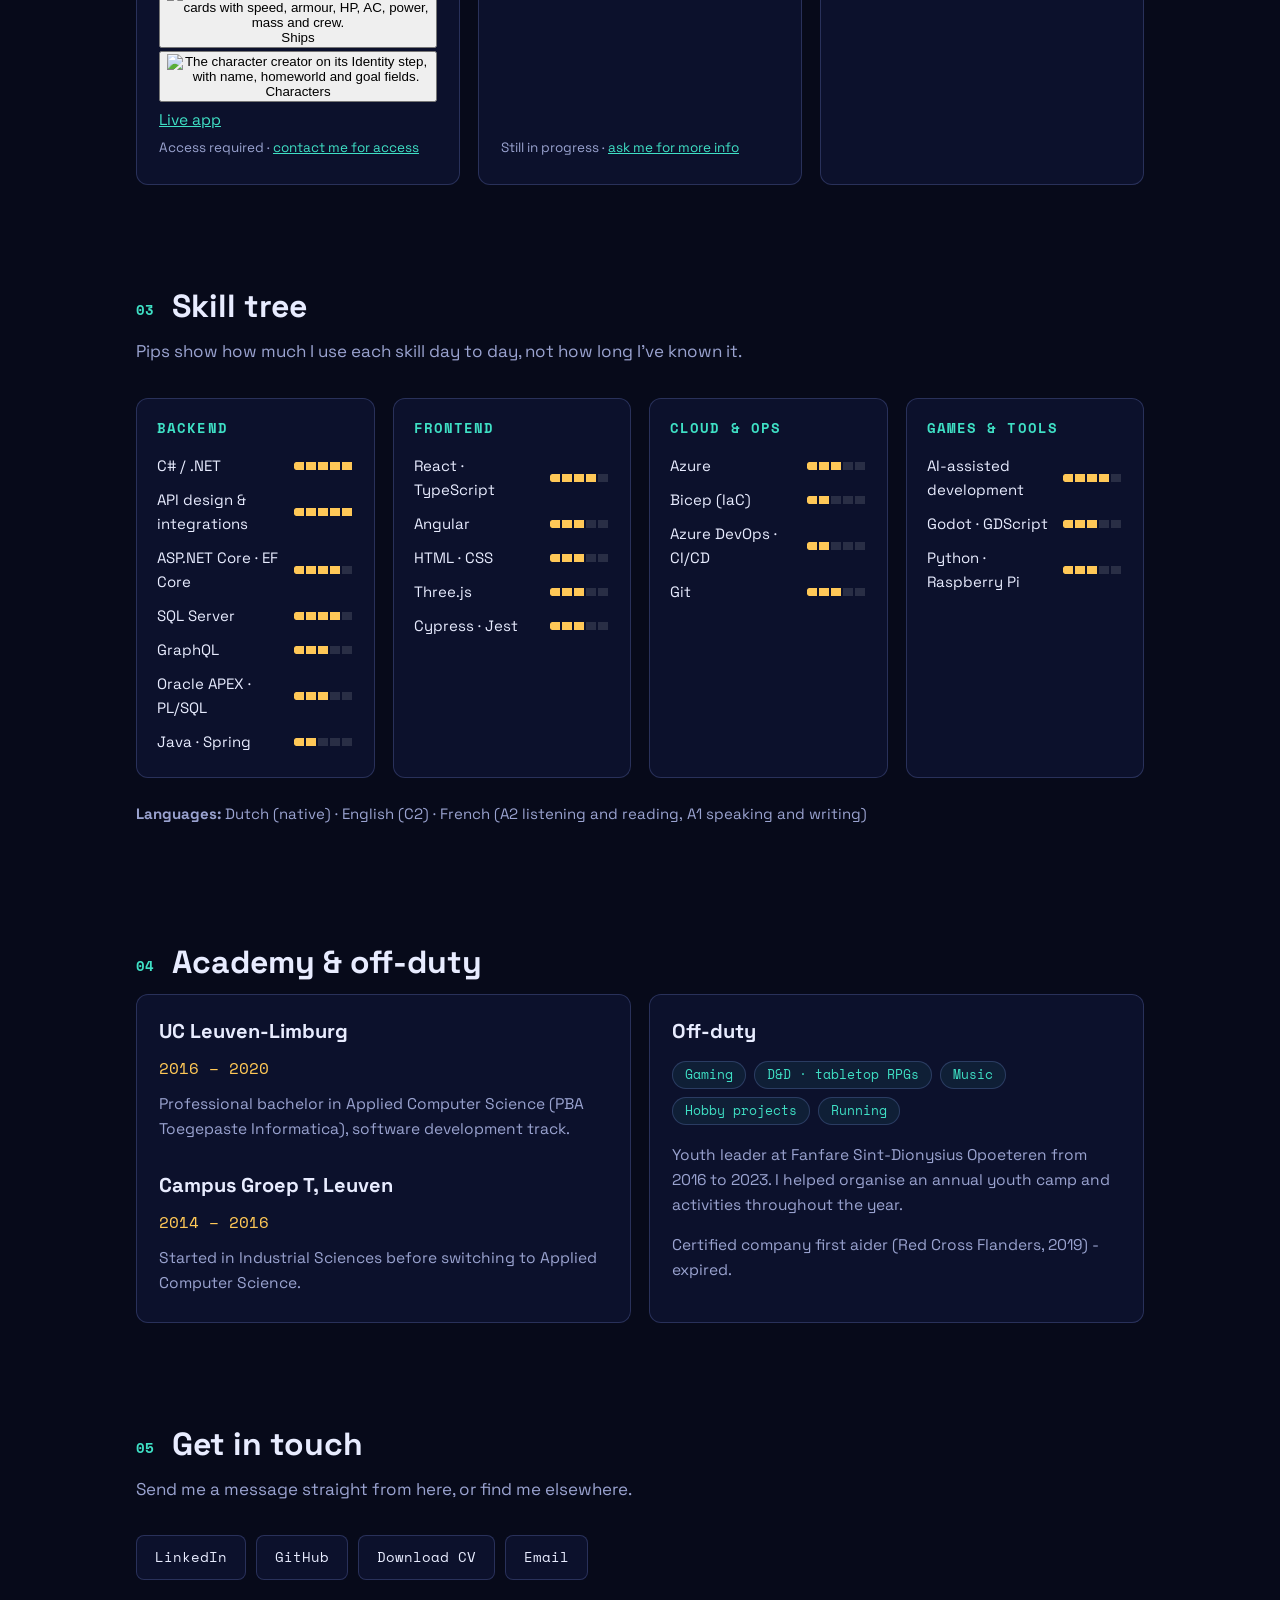
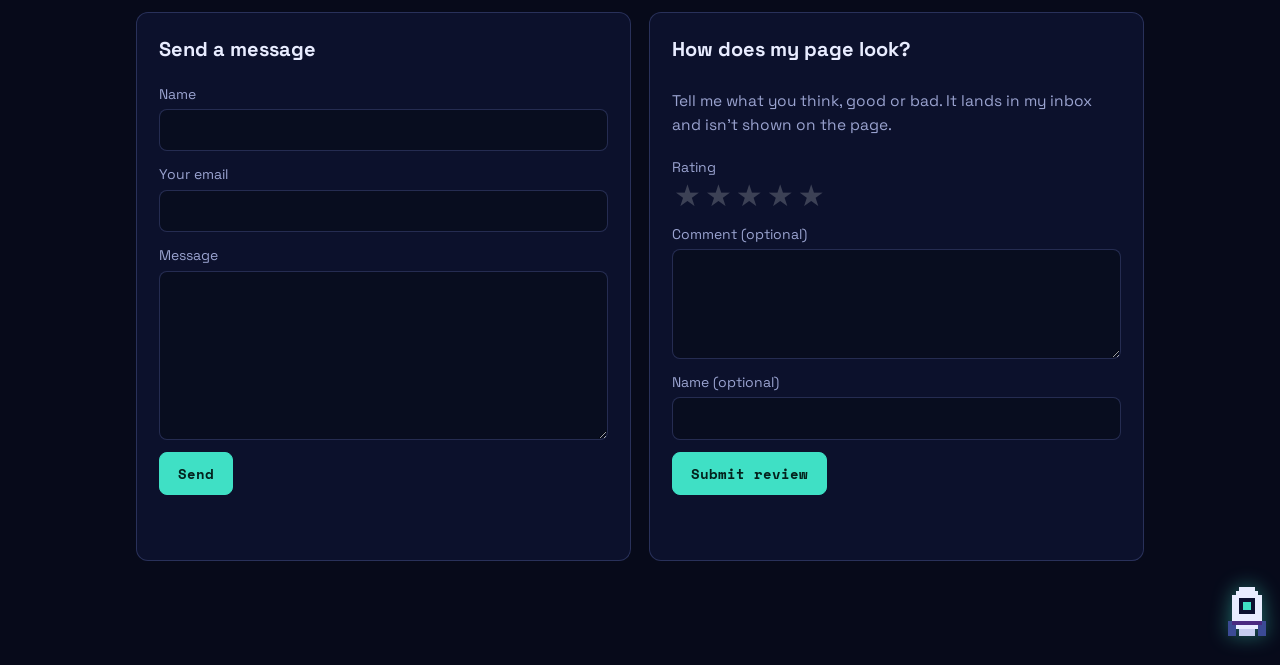
==== commit efbaf7c2: "change paybix description" ====
--- a/index.html
+++ b/index.html
@@ -129,10 +129,10 @@
             <h3>Full Stack Developer <em>Paybix</em></h3>
             <p>Working on Epix, a multi-tenant payroll and HR data platform that connects to payroll providers across Europe and the UK.</p>
             <ul>
-              <li>Main contributor to our own Epix API: C# / .NET, ASP.NET Core, EF Core on SQL Server, REST and GraphQL</li>
+              <li>Mostly C# and .NET day to day: ASP.NET Core and EF Core on SQL Server, with REST and GraphQL on top, and React with TypeScript on the front end</li>
               <li>Built and maintained the API integrations with external payroll and HR systems</li>
-              <li>Customer portal in React and TypeScript inside an Nx monorepo</li>
-                            <li>Some hands-on experience with Azure infrastructure (Bicep) and Azure DevOps pipelines</li>
+              <li>Azure infrastructure as code in Bicep, with build and release pipelines in Azure DevOps</li>
+              <li>Multi-tenant throughout, so a feature has to hold up across customers on different payroll providers and in different countries</li>
             </ul>
           </div>
         </li>
@@ -199,9 +199,13 @@
               <img src="img/swn/planet-thumb.webp" width="700" height="438" loading="lazy" decoding="async" alt="A low-poly orange gas giant with wide rings and two moons, rendered in 3D.">
               <span>Planets</span>
             </button>
-            <button class="shot" type="button" data-src="img/swn/planet-spin.webp" data-cap="Orbiting the camera around a gas giant — the full animation loads when you open it">
-              <img src="img/swn/planet-spin-poster.webp" width="620" height="373" loading="lazy" decoding="async" alt="The same gas giant seen from a lower angle, its rings tilted across the screen.">
-              <span>Orbit</span>
+            <button class="shot" type="button" data-src="img/swn/gmtools.webp" data-cap="GM toolkit: ten random generators from the Stars Without Number tables">
+              <img src="img/swn/gmtools-thumb.webp" width="700" height="438" loading="lazy" decoding="async" alt="A grid of GM tool cards: initiative, NPC, adventure, society, patron, encounter, names, trade, artifacts and hacking.">
+              <span>GM tools</span>
+            </button>
+            <button class="shot" type="button" data-src="img/swn/ships.webp" data-cap="Ship builder: twelve hulls with full stat blocks, then drive, weapons, defences and fittings">
+              <img src="img/swn/ships-thumb.webp" width="700" height="438" loading="lazy" decoding="async" alt="The ship builder's hull step, showing hull cards with speed, armour, HP, AC, power, mass and crew.">
+              <span>Ships</span>
             </button>
             <button class="shot" type="button" data-src="img/swn/character.webp" data-cap="The ten-step character creator">
               <img src="img/swn/character-thumb.webp" width="700" height="438" loading="lazy" decoding="async" alt="The character creator on its Identity step, with name, homeworld and goal fields.">
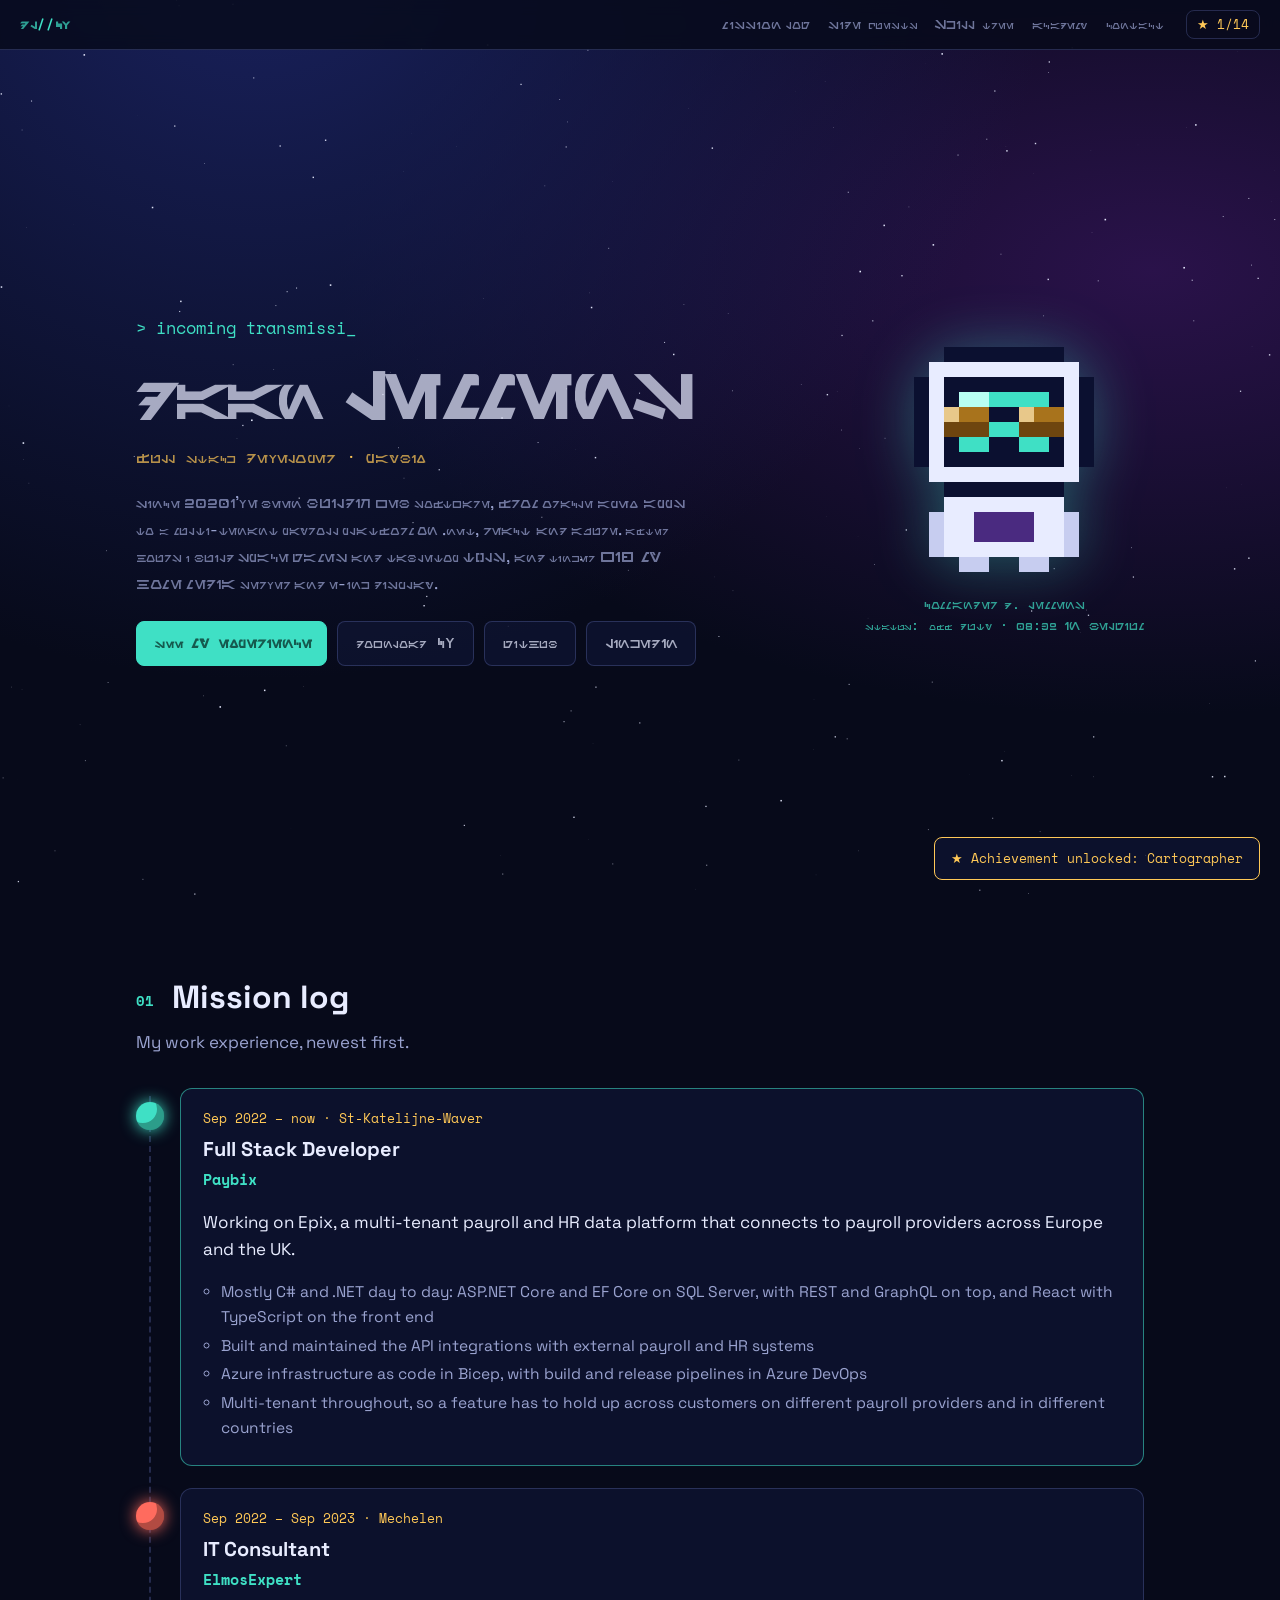
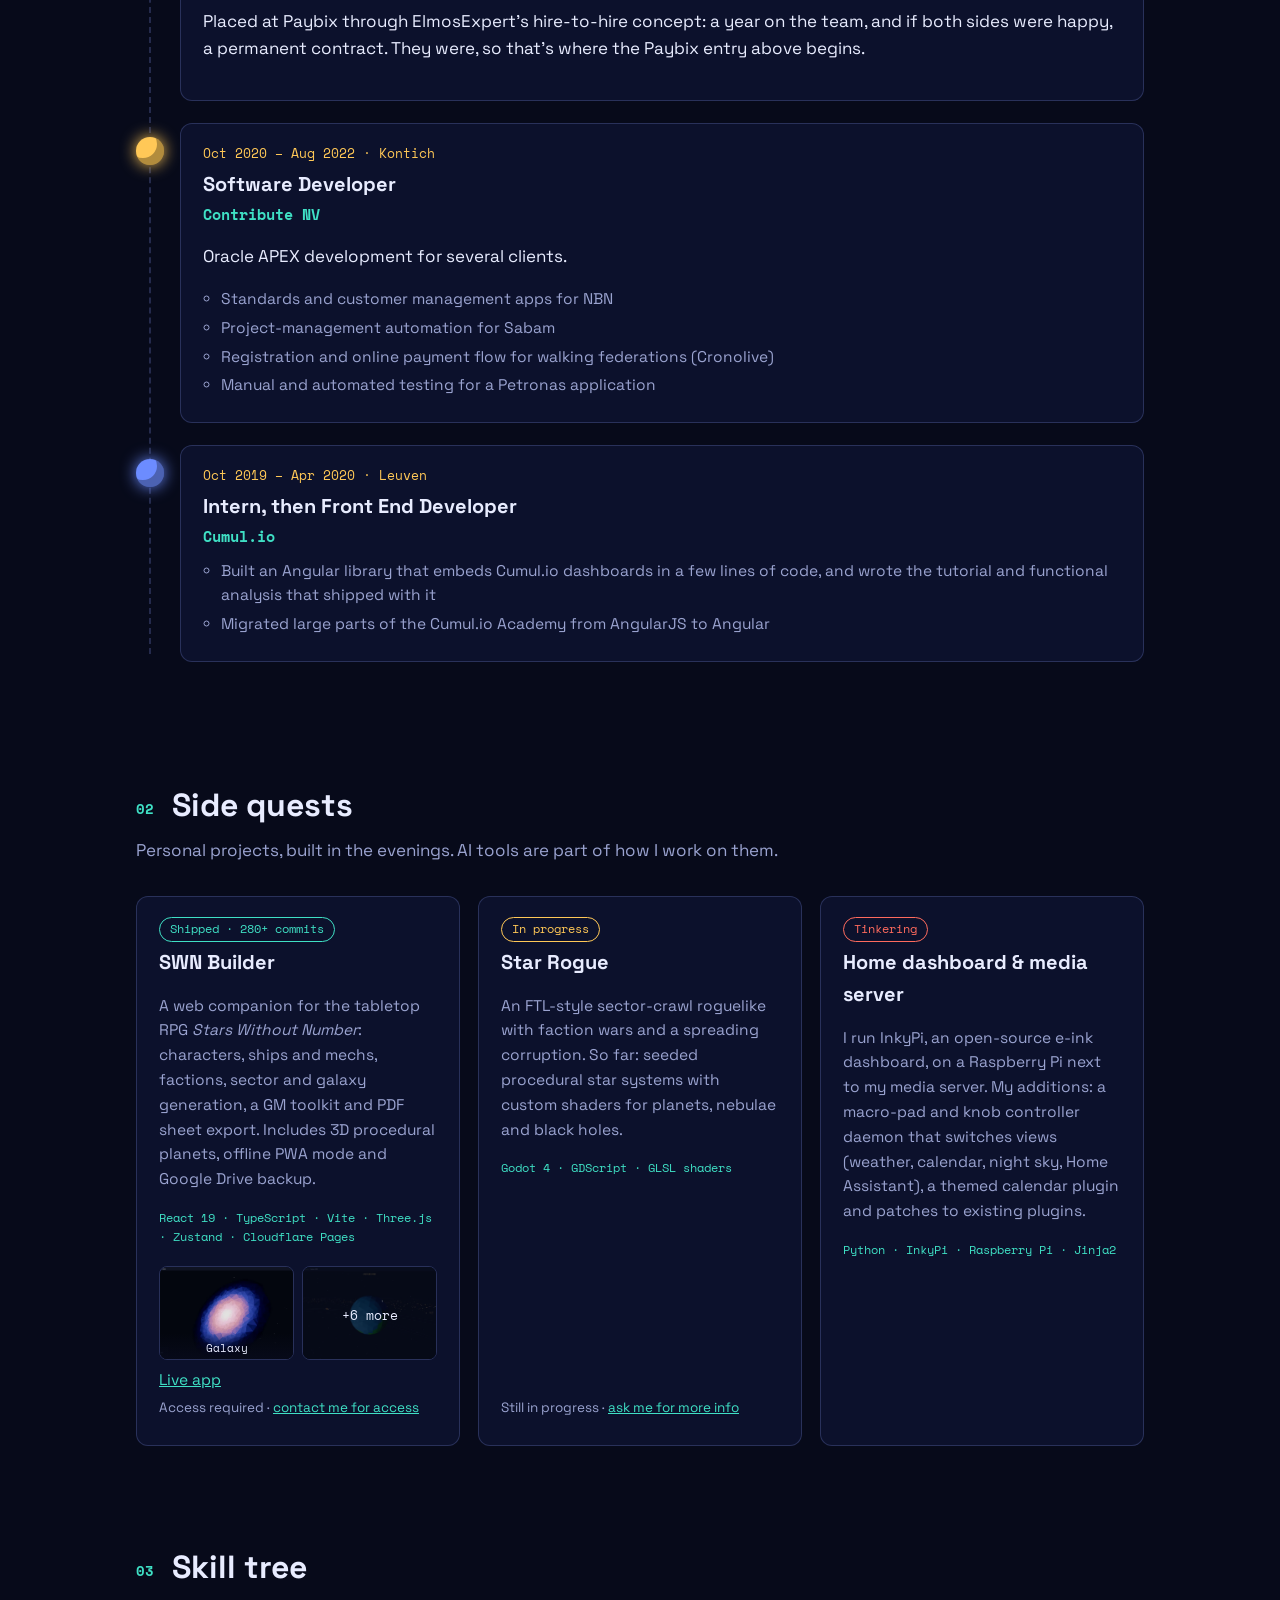
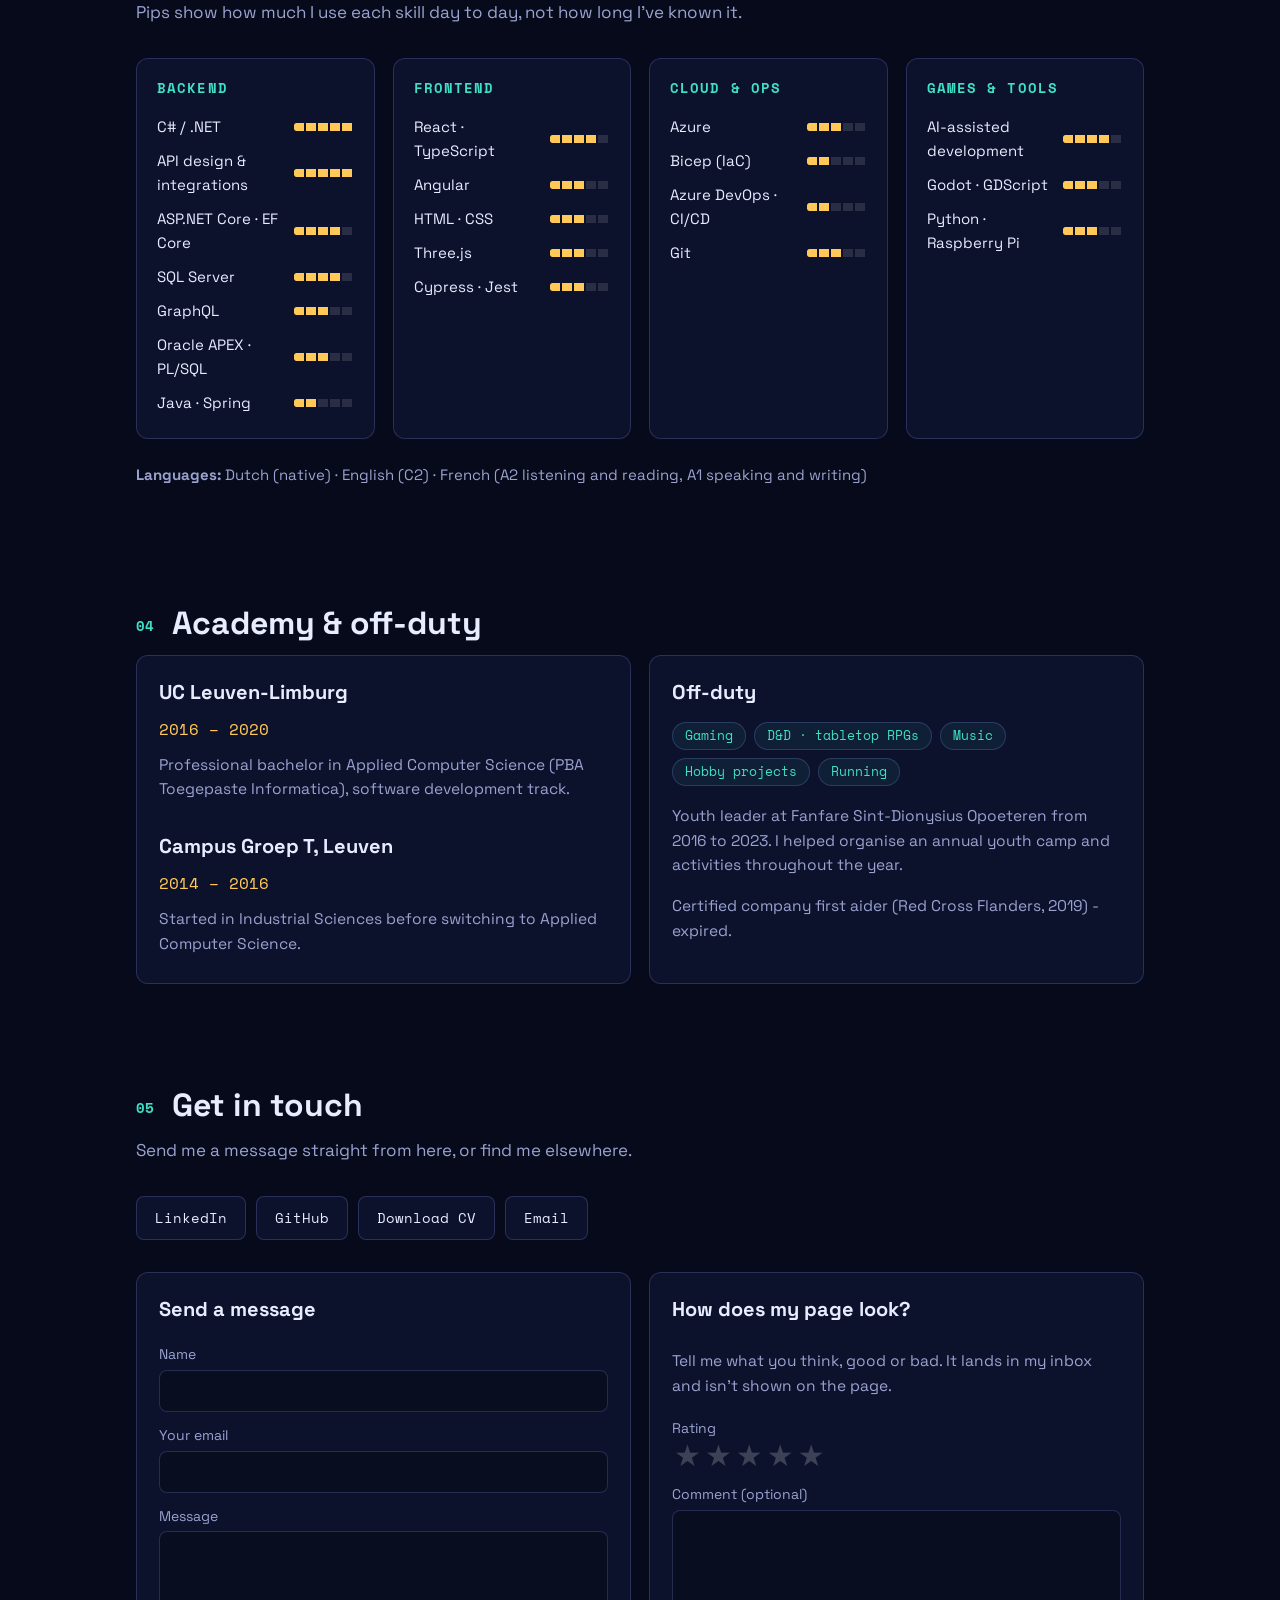
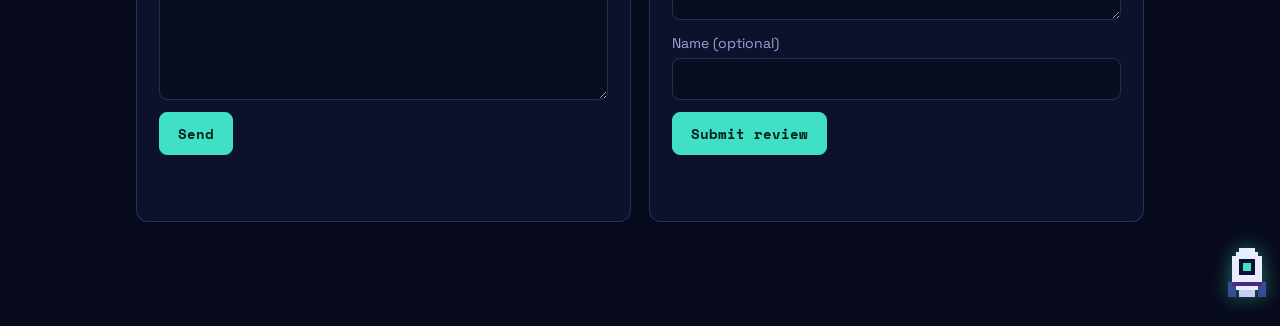
==== commit 48b0dfad: "add preview for swn-builder" ====
--- a/index.html
+++ b/index.html
@@ -184,28 +184,32 @@
           <p class="stack">React 19 · TypeScript · Vite · Three.js · Zustand · Cloudflare Pages</p>
           <div class="shots" id="swn-shots">
             <button class="shot" type="button" data-src="img/swn/galaxy.webp" data-cap="Galaxy view: sectors placed across a procedurally generated galaxy">
-              <img src="img/swn/galaxy-thumb.webp" width="700" height="438" loading="lazy" decoding="async" alt="A procedurally generated low-poly galaxy rendered in 3D, with satellite galaxies in the distance.">
+              <img src="img/swn/galaxy-thumb.webp" width="700" height="438" loading="lazy" decoding="async" alt="A procedurally generated low-poly disc galaxy in rose and twilight blue.">
               <span>Galaxy</span>
+            </button>
+            <button class="shot" type="button" data-src="img/swn/orbit.mp4" data-poster="img/swn/orbit-thumb.webp" data-cap="Flying through a generated system: planets, moons and an asteroid belt, all placed procedurally">
+              <img src="img/swn/orbit-thumb.webp" width="700" height="394" loading="lazy" decoding="async" alt="A blue and green low-poly world with an asteroid belt trailing behind it.">
+              <span>Flythrough</span>
+            </button>
+            <button class="shot" type="button" data-src="img/swn/blackhole.webp" data-cap="A black hole system: accretion disc, and an asteroid stream being pulled in">
+              <img src="img/swn/blackhole-thumb.webp" width="700" height="319" loading="lazy" decoding="async" alt="A black hole with a glowing orange accretion disc and a stream of asteroids spiralling into it.">
+              <span>Black hole</span>
+            </button>
+            <button class="shot" type="button" data-src="img/swn/planets.webp" data-cap="A ringed gas giant with its moons, rendered in 3D">
+              <img src="img/swn/planets-thumb.webp" width="700" height="319" loading="lazy" decoding="async" alt="An orange low-poly gas giant with wide rings, orbited by several moons.">
+              <span>Planets</span>
             </button>
             <button class="shot" type="button" data-src="img/swn/sector.webp" data-cap="A generated sector: 31 star systems across an 8 × 10 hex grid">
               <img src="img/swn/sector-thumb.webp" width="700" height="438" loading="lazy" decoding="async" alt="A hex grid sector map tilted in perspective, with coloured stars scattered across the hexes.">
               <span>Sector</span>
             </button>
-            <button class="shot" type="button" data-src="img/swn/system.webp" data-cap="System contents: stars, planets, moons, stations and jump gates">
-              <img src="img/swn/system-thumb.webp" width="700" height="438" loading="lazy" decoding="async" alt="The system editor panel listing a primary star, planets and their moons beside the sector map.">
-              <span>System</span>
-            </button>
-            <button class="shot" type="button" data-src="img/swn/planet.webp" data-cap="3D system view, with procedurally generated planets and rings">
-              <img src="img/swn/planet-thumb.webp" width="700" height="438" loading="lazy" decoding="async" alt="A low-poly orange gas giant with wide rings and two moons, rendered in 3D.">
-              <span>Planets</span>
+            <button class="shot" type="button" data-src="img/swn/ships.webp" data-cap="Ship builder: twelve hulls with full stat blocks, then drive, weapons, defences and fittings">
+              <img src="img/swn/ships-thumb.webp" width="700" height="438" loading="lazy" decoding="async" alt="The ship builder's hull step, showing hull cards with speed, armour, HP, AC, power, mass and crew.">
+              <span>Ships</span>
             </button>
             <button class="shot" type="button" data-src="img/swn/gmtools.webp" data-cap="GM toolkit: ten random generators from the Stars Without Number tables">
               <img src="img/swn/gmtools-thumb.webp" width="700" height="438" loading="lazy" decoding="async" alt="A grid of GM tool cards: initiative, NPC, adventure, society, patron, encounter, names, trade, artifacts and hacking.">
               <span>GM tools</span>
-            </button>
-            <button class="shot" type="button" data-src="img/swn/ships.webp" data-cap="Ship builder: twelve hulls with full stat blocks, then drive, weapons, defences and fittings">
-              <img src="img/swn/ships-thumb.webp" width="700" height="438" loading="lazy" decoding="async" alt="The ship builder's hull step, showing hull cards with speed, armour, HP, AC, power, mass and crew.">
-              <span>Ships</span>
             </button>
             <button class="shot" type="button" data-src="img/swn/character.webp" data-cap="The ten-step character creator">
               <img src="img/swn/character-thumb.webp" width="700" height="438" loading="lazy" decoding="async" alt="The character creator on its Identity step, with name, homeworld and goal fields.">
@@ -363,6 +367,7 @@
     <button class="lb-close" type="button" aria-label="Close">&#10005;</button>
     <button class="lb-nav lb-prev" type="button" aria-label="Previous">&#8249;</button>
     <img id="lb-img" alt="">
+    <video id="lb-vid" hidden loop muted playsinline controls></video>
     <p id="lb-cap"></p>
     <button class="lb-nav lb-next" type="button" aria-label="Next">&#8250;</button>
   </dialog>
--- a/css/style.css
+++ b/css/style.css
@@ -290,3 +290,53 @@
 .pad.wrong { animation: padshake .3s; }
 @keyframes padshake { 25% { transform: translateX(-5px); } 75% { transform: translateX(5px); } }
 @media (prefers-reduced-motion: reduce) { .pad.wrong { animation: none; } }
+
+/* Project screenshots: a thumbnail strip that opens full size in a dialog */
+/* Only the first two thumbnails are shown; the rest are reached with the arrows in the viewer,
+   so a project with a lot of screenshots does not stretch the card it sits in. */
+.shots { display: grid; grid-template-columns: 1fr 1fr; gap: 8px; margin: 10px 0 4px; }
+.shots .shot:nth-of-type(n+3) { display: none; }
+.shot {
+  position: relative; display: block; padding: 0; overflow: hidden; cursor: pointer;
+  background: none; border: 1px solid var(--line); border-radius: 8px;
+  transition: border-color .2s, transform .2s;
+}
+.shot img { display: block; width: 100%; height: 92px; object-fit: cover; }
+.shot span {
+  position: absolute; left: 0; right: 0; bottom: 0; padding: 7px 6px 3px;
+  font-family: var(--mono); font-size: 10.5px; color: var(--text); text-align: center;
+  background: linear-gradient(transparent, rgba(7, 10, 26, .92));
+}
+.shot:hover, .shot:focus-visible { border-color: var(--teal); transform: translateY(-2px); }
+.shot .more {
+  position: absolute; inset: 0; display: flex; align-items: center; justify-content: center;
+  font-family: var(--mono); font-size: 13px; color: var(--text); background: rgba(7, 10, 26, .66);
+}
+.shot:hover .more, .shot:focus-visible .more { background: rgba(7, 10, 26, .45); }
+@media (prefers-reduced-motion: reduce) { .shot:hover, .shot:focus-visible { transform: none; } }
+
+.lightbox {
+  width: min(94vw, 1100px); max-width: none; max-height: 92vh; padding: 0; overflow: visible;
+  color: var(--text); background: #0a0f28; border: 1px solid var(--line); border-radius: 14px;
+}
+.lightbox::backdrop { background: rgba(4, 6, 18, .86); }
+.lightbox img, .lightbox video { display: block; width: 100%; height: auto; max-height: calc(92vh - 52px);
+  object-fit: contain; border-radius: 14px 14px 0 0; background: #060a1c; }
+.lightbox [hidden] { display: none; }
+.lightbox p { margin: 0; padding: 11px 16px; font-size: 13.5px; color: var(--muted); }
+.lb-close, .lb-nav {
+  position: absolute; z-index: 1; display: flex; align-items: center; justify-content: center;
+  font: 400 20px/1 var(--sans); color: var(--text); cursor: pointer;
+  background: rgba(7, 10, 26, .82); border: 1px solid var(--line); border-radius: 50%;
+}
+.lb-close { top: -14px; right: -14px; width: 36px; height: 36px; font-size: 15px; }
+.lb-nav { top: 50%; width: 42px; height: 42px; margin-top: -21px; font-size: 26px; }
+.lb-prev { left: -16px; }
+.lb-next { right: -16px; }
+.lb-close:hover, .lb-nav:hover, .lb-close:focus-visible, .lb-nav:focus-visible { color: var(--teal); border-color: var(--teal); }
+@media (max-width: 600px) {
+  .lightbox { width: 96vw; }
+  .lb-prev { left: 4px; }
+  .lb-next { right: 4px; }
+  .lb-close { top: 4px; right: 4px; }
+}
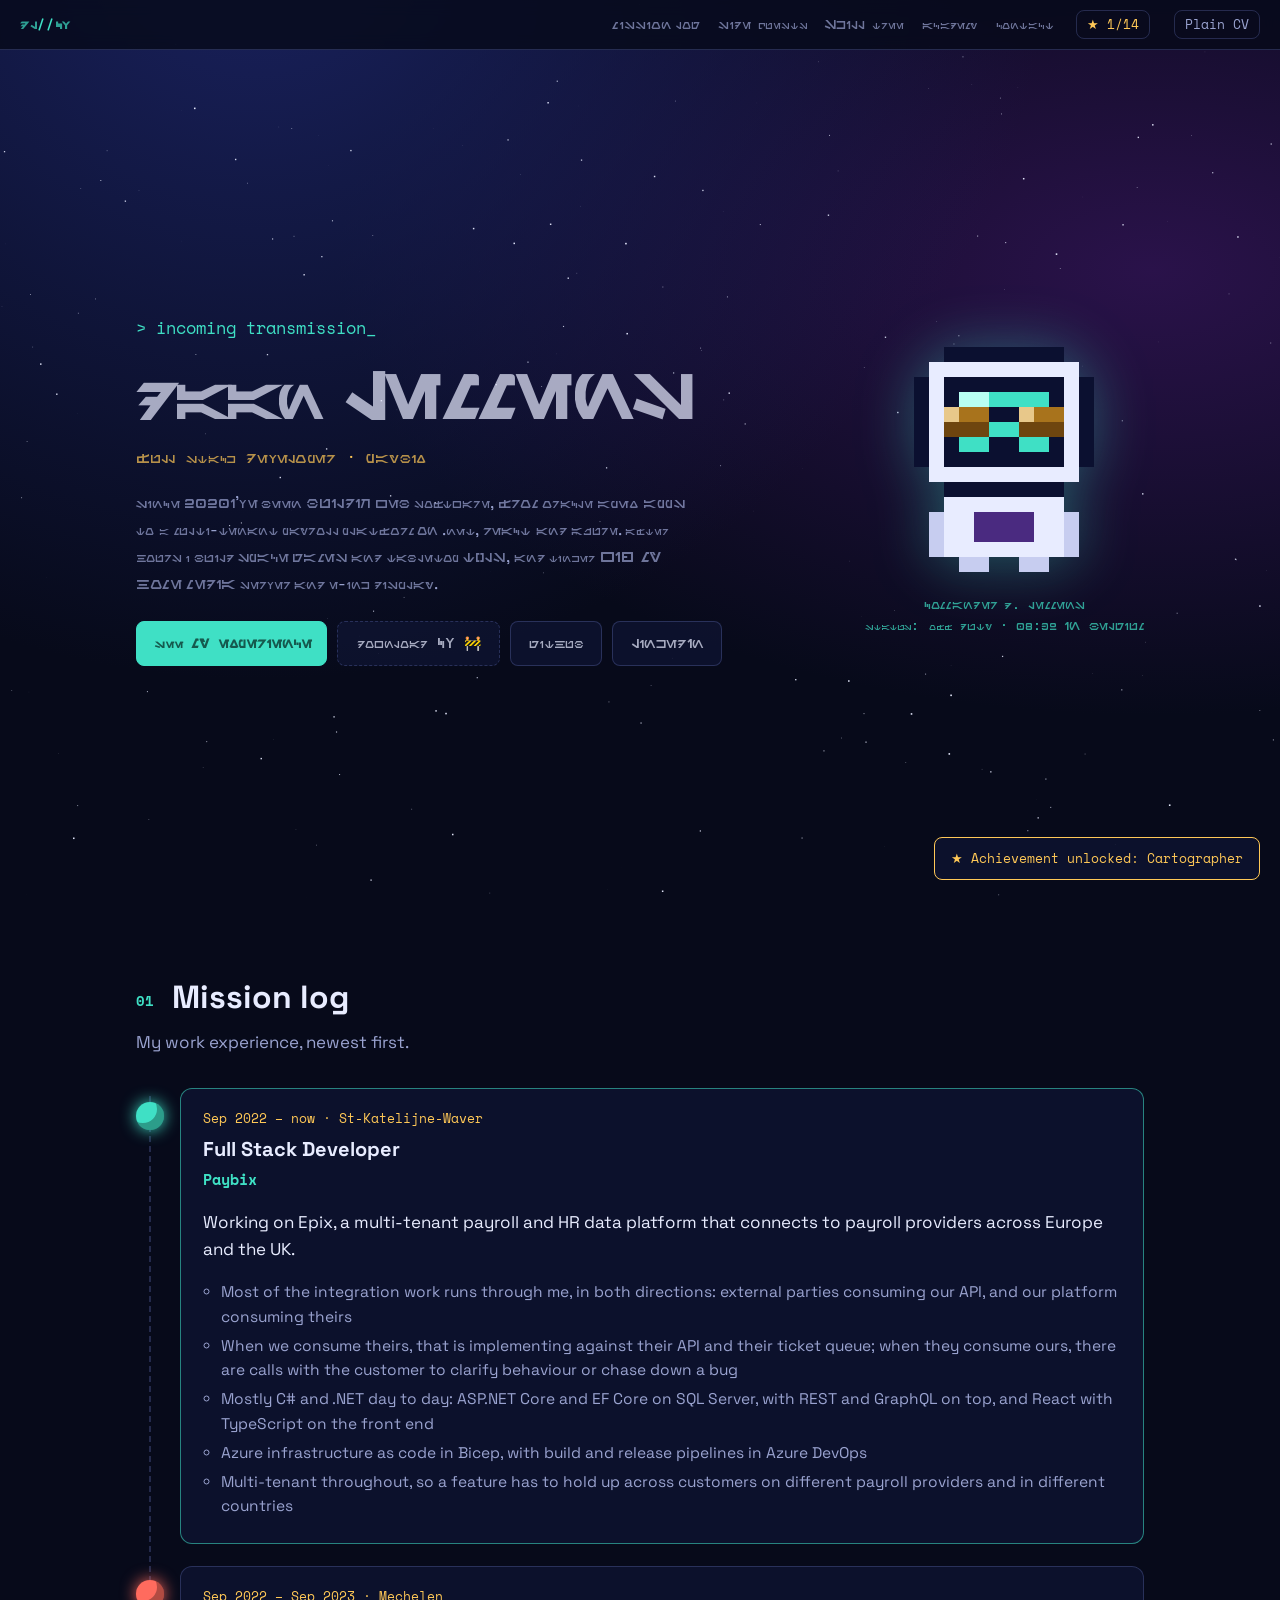
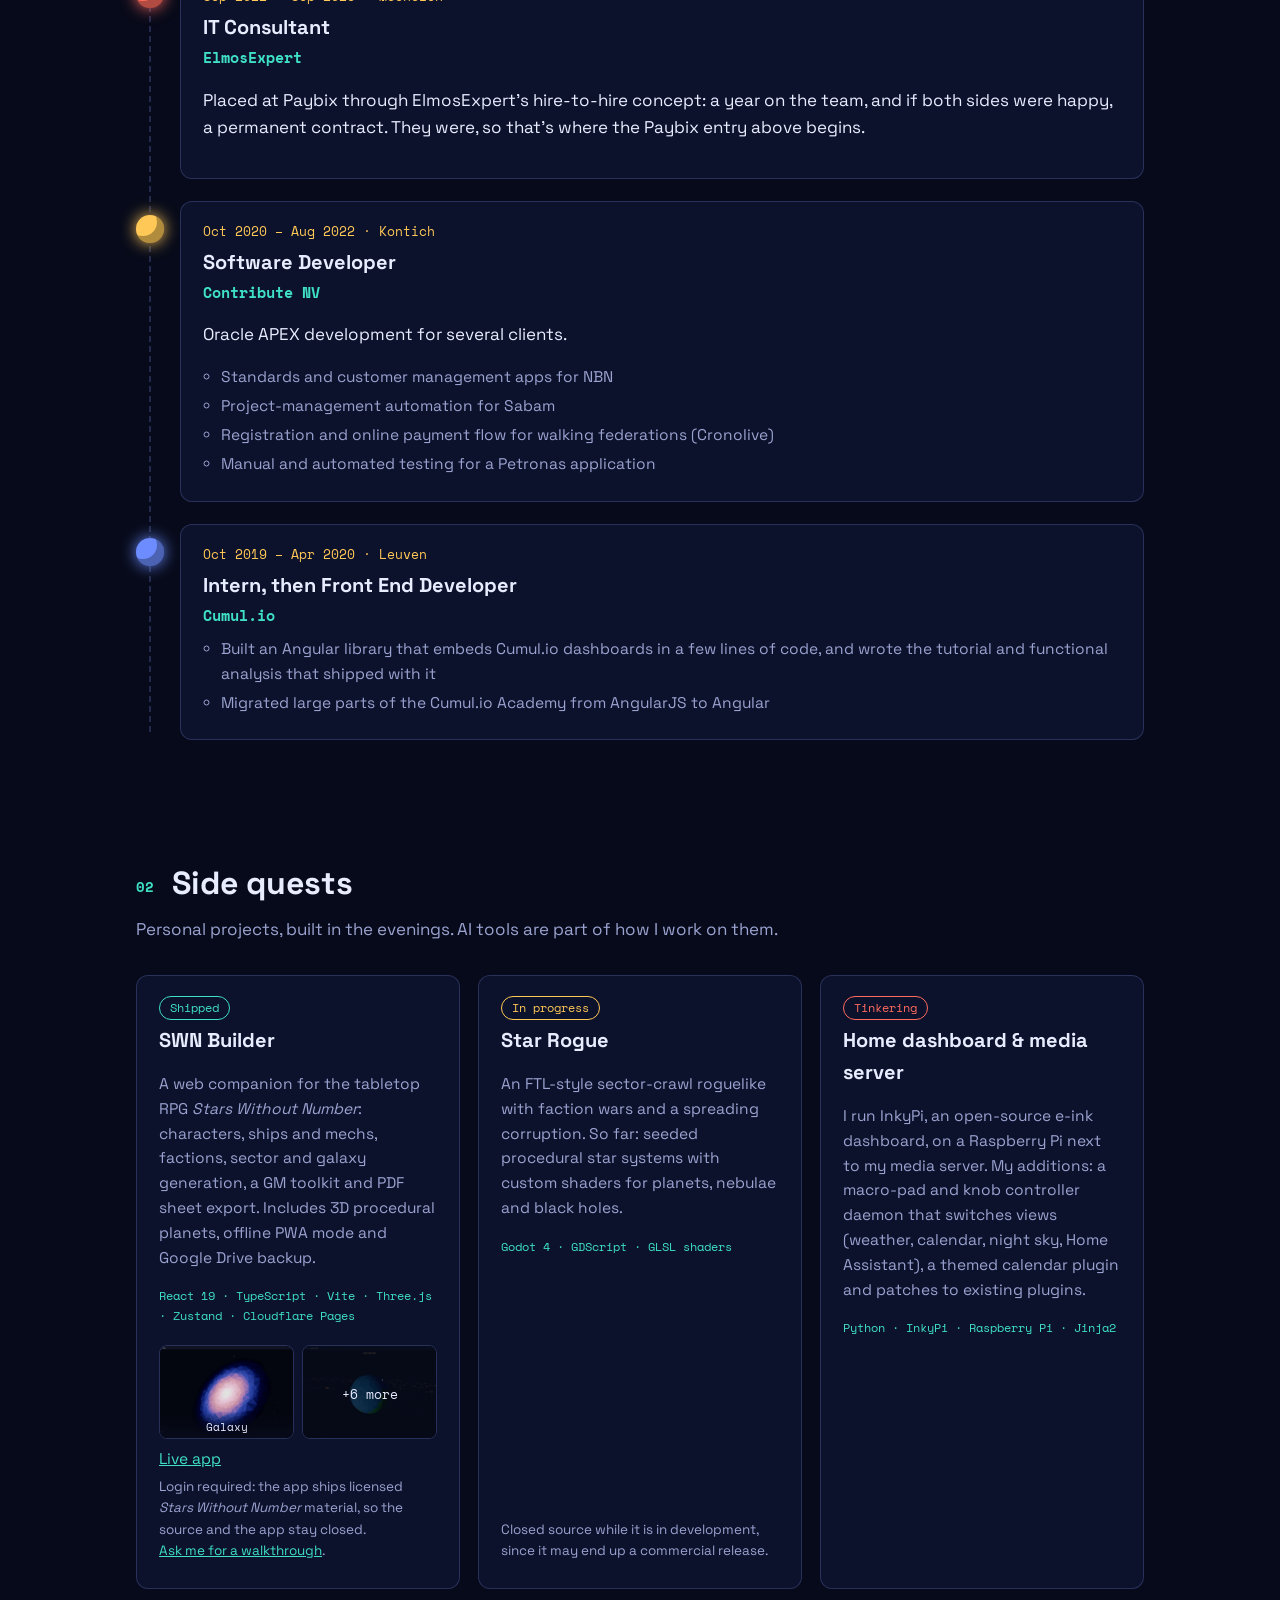
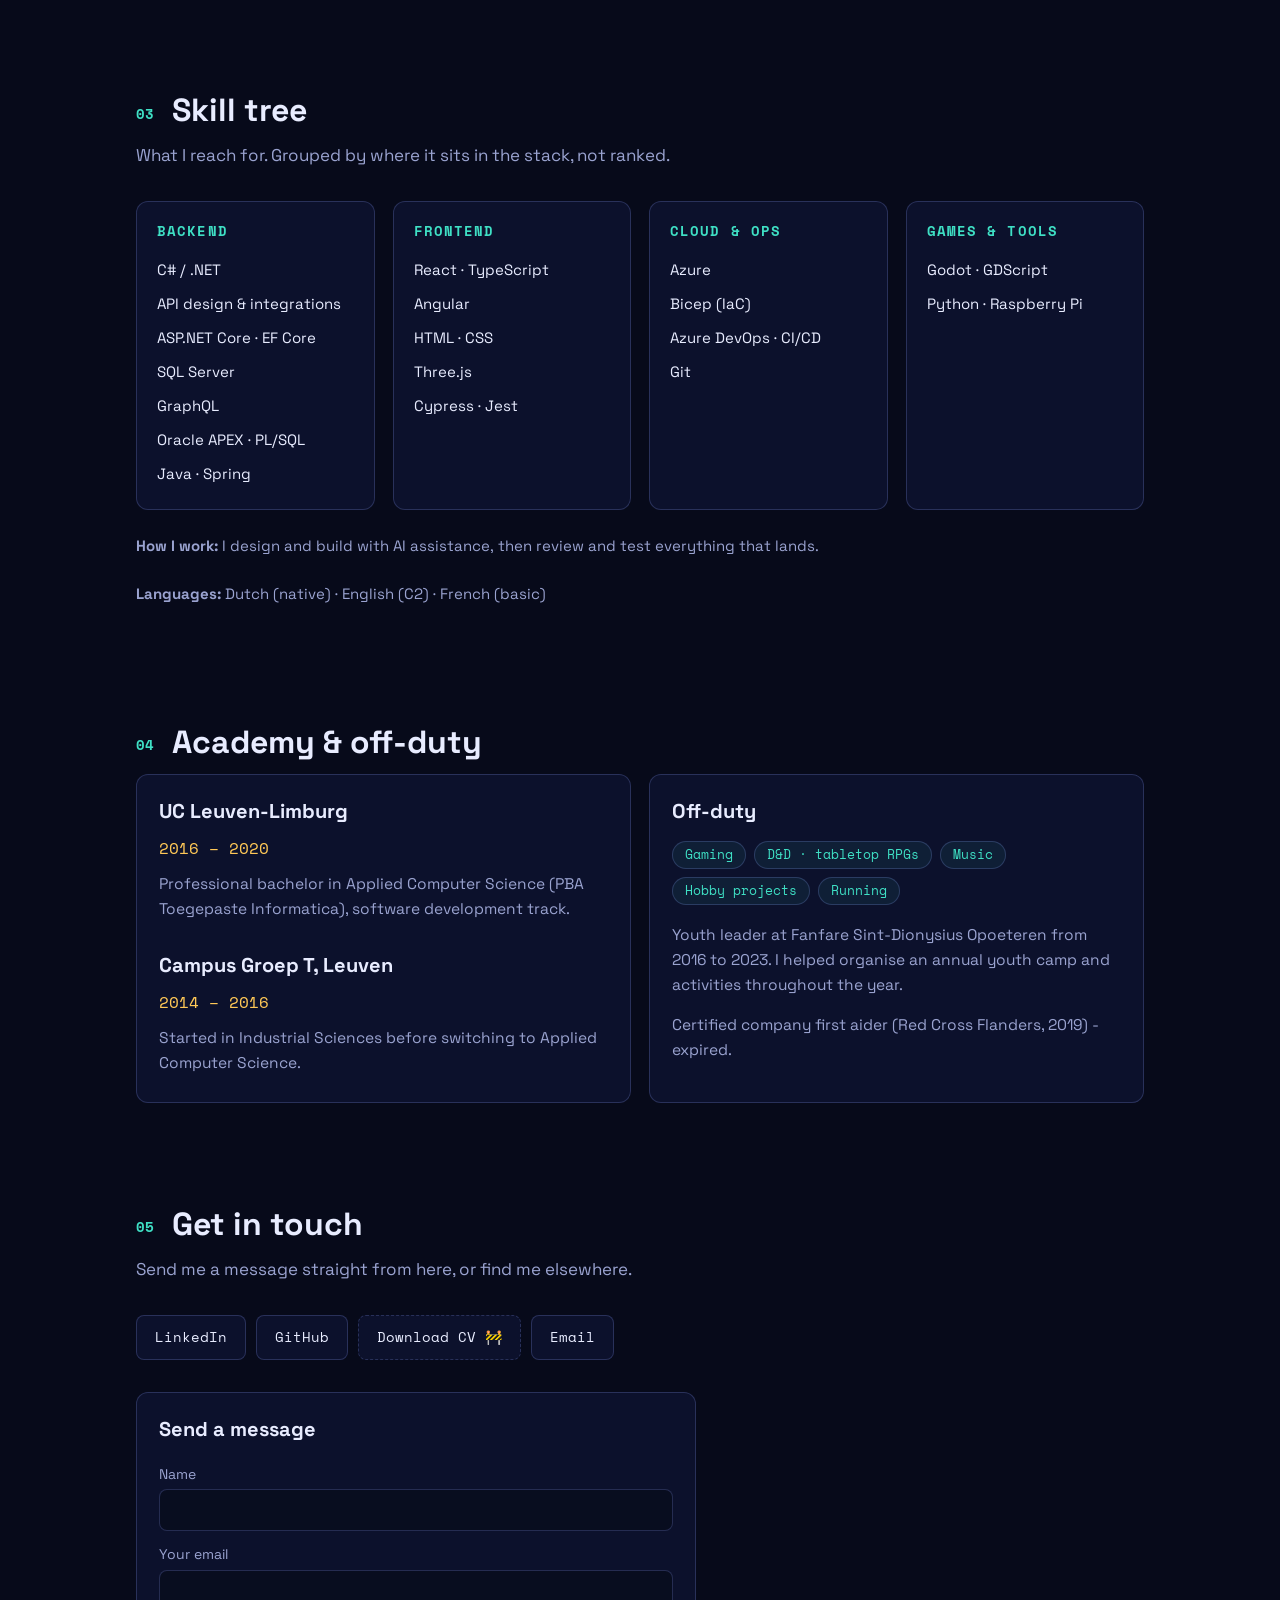
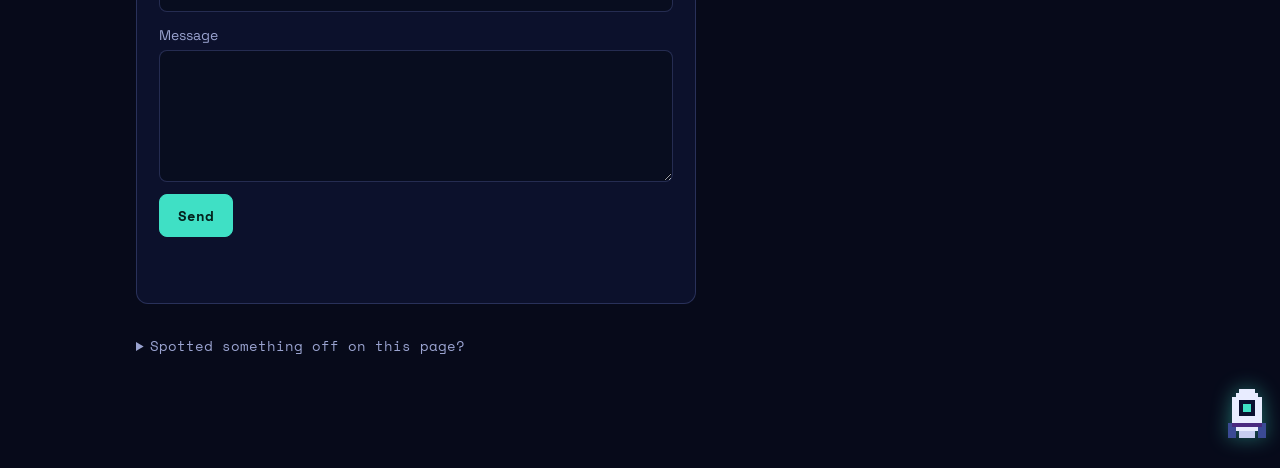
==== commit 8c74daac: "disable cv, beautifications on whole page" ====
--- a/index.html
+++ b/index.html
@@ -28,7 +28,7 @@
   <link rel="preconnect" href="https://fonts.googleapis.com">
   <link rel="preconnect" href="https://fonts.gstatic.com" crossorigin>
   <link href="https://fonts.googleapis.com/css2?family=Space+Grotesk:wght@400;500;700&family=Space+Mono:wght@400;700&display=swap" rel="stylesheet">
-  <script>document.documentElement.classList.add('js');setTimeout(function(){document.documentElement.classList.add('ready')},4000)</script>
+  <script>document.documentElement.classList.add('js');try{if(localStorage.getItem('dl-plain')==='1')document.documentElement.classList.add('plain')}catch(e){}setTimeout(function(){document.documentElement.classList.add('ready')},4000)</script>
   <link rel="stylesheet" href="css/style.css">
 </head>
 <body>
@@ -44,6 +44,7 @@
       <a href="#contact">Contact</a>
     </nav>
     <button class="hud-achv" id="achv-btn" type="button" aria-expanded="false" aria-controls="achv-panel" title="Achievements">&#9733; <span id="achv-n">0</span>/<span id="achv-total">6</span></button>
+    <button class="hud-mode" id="mode-btn" type="button" aria-pressed="false" title="Plain mode: drop the animations and the game, keep the CV">Plain CV</button>
     <button class="hud-burger" id="burger" type="button" aria-label="Menu" aria-expanded="false" aria-controls="hud-nav"><span></span><span></span><span></span></button>
   </header>
 
@@ -51,7 +52,7 @@
     <h2>Achievements</h2>
     <ul class="achv-grid">
         <li data-id="explorer"><b>Cartographer</b><span>Visited every section of the page</span></li>
-        <li data-id="cv"><b>Recruiter's choice</b><span>Downloaded my CV</span></li>
+        <li data-id="cv"><b>Recruiter's choice</b><span>Went looking for the CV</span></li>
         <li data-id="message"><b>Phone Home</b><span>Sent a message, who knows, maybe he'll respond</span></li>
         <li data-id="review"><b>Critic</b><span>Left a review, hopefully it was a good one</span></li>
         <li data-id="hello"><b>Houston, we have contact</b><span>Poked the astronaut</span></li>
@@ -90,7 +91,7 @@
         <p class="lead">Since 2020 I've been building web software, from Oracle APEX apps to a multi-tenant payroll platform on .NET, React and Azure. After hours I build space games and tabletop tools, and tinker with my home media server and e-ink display.</p>
         <div class="cta">
           <a class="btn primary" href="#log">See my experience</a>
-          <a class="btn" href="Daan-Lemmens-CV.pdf">Download CV</a>
+          <button class="btn cv-wip" type="button" title="Still under construction">Download CV <span aria-hidden="true">🚧</span></button>
           <a class="btn" href="https://github.com/LemmensDaan" rel="noopener">GitHub</a>
           <a class="btn" href="https://be.linkedin.com/in/daan-lemmens" rel="noopener">LinkedIn</a>
         </div>
@@ -129,8 +130,9 @@
             <h3>Full Stack Developer <em>Paybix</em></h3>
             <p>Working on Epix, a multi-tenant payroll and HR data platform that connects to payroll providers across Europe and the UK.</p>
             <ul>
+              <li>Most of the integration work runs through me, in both directions: external parties consuming our API, and our platform consuming theirs</li>
+              <li>When we consume theirs, that is implementing against their API and their ticket queue; when they consume ours, there are calls with the customer to clarify behaviour or chase down a bug</li>
               <li>Mostly C# and .NET day to day: ASP.NET Core and EF Core on SQL Server, with REST and GraphQL on top, and React with TypeScript on the front end</li>
-              <li>Built and maintained the API integrations with external payroll and HR systems</li>
               <li>Azure infrastructure as code in Bicep, with build and release pipelines in Azure DevOps</li>
               <li>Multi-tenant throughout, so a feature has to hold up across customers on different payroll providers and in different countries</li>
             </ul>
@@ -178,11 +180,15 @@
       <p class="sub">Personal projects, built in the evenings. AI tools are part of how I work on them.</p>
       <div class="grid">
         <article class="quest">
-          <span class="badge done">Shipped · 280+ commits</span>
+          <span class="badge done">Shipped</span>
           <h3>SWN Builder</h3>
           <p>A web companion for the tabletop RPG <em>Stars Without Number</em>: characters, ships and mechs, factions, sector and galaxy generation, a GM toolkit and PDF sheet export. Includes 3D procedural planets, offline PWA mode and Google Drive backup.</p>
           <p class="stack">React 19 · TypeScript · Vite · Three.js · Zustand · Cloudflare Pages</p>
           <div class="shots" id="swn-shots">
+            <button class="shot" type="button" hidden data-src="img/swn/demo.gif" data-cap="Thirty seconds through the app: character creation, sector generation and the GM toolkit">
+              <img src="img/swn/character-thumb.webp" width="700" height="438" loading="lazy" decoding="async" alt="A run through the SWN Builder interface.">
+              <span>30s demo</span>
+            </button>
             <button class="shot" type="button" data-src="img/swn/galaxy.webp" data-cap="Galaxy view: sectors placed across a procedurally generated galaxy">
               <img src="img/swn/galaxy-thumb.webp" width="700" height="438" loading="lazy" decoding="async" alt="A procedurally generated low-poly disc galaxy in rose and twilight blue.">
               <span>Galaxy</span>
@@ -216,14 +222,14 @@
               <span>Characters</span>
             </button>
           </div>
-          <p class="links"><a href="https://swn-builder.pages.dev/" rel="noopener">Live app</a> <span class="private">Access required · <a href="#contact">contact me for access</a></span></p>
+          <p class="links"><a href="https://swn-builder.pages.dev/" rel="noopener">Live app</a> <span class="private">Login required: the app ships licensed <em>Stars Without Number</em> material, so the source and the app stay closed.<br><a href="#contact">Ask me for a walkthrough</a>.</span></p>
         </article>
         <article class="quest">
           <span class="badge wip">In progress</span>
           <h3>Star Rogue</h3>
           <p>An FTL-style sector-crawl roguelike with faction wars and a spreading corruption. So far: seeded procedural star systems with custom shaders for planets, nebulae and black holes.</p>
           <p class="stack">Godot 4 · GDScript · GLSL shaders</p>
-          <p class="links"><span class="private">Still in progress · <a href="#contact">ask me for more info</a></span></p>
+          <p class="links"><span class="private">Closed source while it is in development, since it may end up a commercial release.</span></p>
         </article>
         <article class="quest">
           <span class="badge hw">Tinkering</span>
@@ -237,49 +243,49 @@
     <!-- SKILL TREE -->
     <section id="skills">
       <h2><span>03</span> Skill tree</h2>
-      <p class="sub">Pips show how much I use each skill day to day, not how long I've known it.</p>
+      <p class="sub">What I reach for. Grouped by where it sits in the stack, not ranked.</p>
       <div class="tree">
         <div class="branch">
           <h3>Backend</h3>
           <ul>
-            <li data-lv="5"><span>C# / .NET</span></li>
-            <li data-lv="5"><span>API design &amp; integrations</span></li>
-            <li data-lv="4"><span>ASP.NET Core · EF Core</span></li>
-            <li data-lv="4"><span>SQL Server</span></li>
-            <li data-lv="3"><span>GraphQL</span></li>
-            <li data-lv="3"><span>Oracle APEX · PL/SQL</span></li>
-            <li data-lv="2"><span>Java · Spring</span></li>
+            <li><span>C# / .NET</span></li>
+            <li><span>API design &amp; integrations</span></li>
+            <li><span>ASP.NET Core · EF Core</span></li>
+            <li><span>SQL Server</span></li>
+            <li><span>GraphQL</span></li>
+            <li><span>Oracle APEX · PL/SQL</span></li>
+            <li><span>Java · Spring</span></li>
           </ul>
         </div>
         <div class="branch">
           <h3>Frontend</h3>
           <ul>
-            <li data-lv="4"><span>React · TypeScript</span></li>
-            <li data-lv="3"><span>Angular</span></li>
-            <li data-lv="3"><span>HTML · CSS</span></li>
-            <li data-lv="3"><span>Three.js</span></li>
-            <li data-lv="3"><span>Cypress · Jest</span></li>
+            <li><span>React · TypeScript</span></li>
+            <li><span>Angular</span></li>
+            <li><span>HTML · CSS</span></li>
+            <li><span>Three.js</span></li>
+            <li><span>Cypress · Jest</span></li>
           </ul>
         </div>
         <div class="branch">
           <h3>Cloud &amp; Ops</h3>
           <ul>
-            <li data-lv="3"><span>Azure</span></li>
-            <li data-lv="2"><span>Bicep (IaC)</span></li>
-            <li data-lv="2"><span>Azure DevOps · CI/CD</span></li>
-            <li data-lv="3"><span>Git</span></li>
+            <li><span>Azure</span></li>
+            <li><span>Bicep (IaC)</span></li>
+            <li><span>Azure DevOps · CI/CD</span></li>
+            <li><span>Git</span></li>
           </ul>
         </div>
         <div class="branch">
           <h3>Games &amp; Tools</h3>
           <ul>
-            <li data-lv="4"><span>AI-assisted development</span></li>
-            <li data-lv="3"><span>Godot · GDScript</span></li>
-            <li data-lv="3"><span>Python · Raspberry Pi</span></li>
-          </ul>
-        </div>
-      </div>
-      <p class="langs"><b>Languages:</b> Dutch (native) · English (C2) · French (A2 listening and reading, A1 speaking and writing)</p>
+            <li><span>Godot · GDScript</span></li>
+            <li><span>Python · Raspberry Pi</span></li>
+          </ul>
+        </div>
+      </div>
+      <p class="langs"><b>How I work:</b> I design and build with AI assistance, then review and test everything that lands.</p>
+      <p class="langs"><b>Languages:</b> Dutch (native) · English (C2) · French (basic)</p>
     </section>
 
     <!-- ACADEMY -->
@@ -312,11 +318,11 @@
       <div class="cta">
         <a class="btn" href="https://be.linkedin.com/in/daan-lemmens" rel="noopener">LinkedIn</a>
         <a class="btn" href="https://github.com/LemmensDaan" rel="noopener">GitHub</a>
-        <a class="btn" href="Daan-Lemmens-CV.pdf">Download CV</a>
+        <button class="btn cv-wip" type="button" title="Still under construction">Download CV <span aria-hidden="true">🚧</span></button>
         <a class="btn" href="mailto:daan.lemmens@hotmail.com">Email</a>
       </div>
 
-      <div class="grid two forms">
+      <div class="forms">
         <form class="quest form" data-kind="contact" action="https://formsubmit.co/daan.lemmens@hotmail.com" method="POST">
           <h3>Send a message</h3>
           <label>Name <input name="name" required autocomplete="name"></label>
@@ -329,8 +335,11 @@
           <p class="status" role="status"></p>
         </form>
 
+      </div>
+
+      <details class="feedback">
+        <summary>Spotted something off on this page?</summary>
         <form class="quest form" data-kind="feedback" action="https://formsubmit.co/daan.lemmens@hotmail.com" method="POST">
-          <h3>How does my page look?</h3>
           <p class="hint">Tell me what you think, good or bad. It lands in my inbox and isn't shown on the page.</p>
           <fieldset class="stars">
             <legend>Rating</legend>
@@ -348,7 +357,7 @@
           <button class="btn primary" type="submit">Submit review</button>
           <p class="status" role="status"></p>
         </form>
-      </div>
+      </details>
     </section>
   </main>
 
--- a/css/style.css
+++ b/css/style.css
@@ -295,7 +295,8 @@
 /* Only the first two thumbnails are shown; the rest are reached with the arrows in the viewer,
    so a project with a lot of screenshots does not stretch the card it sits in. */
 .shots { display: grid; grid-template-columns: 1fr 1fr; gap: 8px; margin: 10px 0 4px; }
-.shots .shot:nth-of-type(n+3) { display: none; }
+.shots .shot.extra { display: none; }
+.shots .shot[hidden] { display: none; }  /* beats the .shot display:block above */
 .shot {
   position: relative; display: block; padding: 0; overflow: hidden; cursor: pointer;
   background: none; border: 1px solid var(--line); border-radius: 8px;
@@ -340,3 +341,46 @@
   .lb-next { right: 4px; }
   .lb-close { top: 4px; right: 4px; }
 }
+
+
+/* Skill tree without pips: the list reads as a list, not a scorecard */
+.branch li { justify-content: flex-start; }
+.branch li::after { content: none; }
+
+/* Feedback: a quiet disclosure under the contact form, not a second headline act */
+.forms { max-width: 560px; }
+.feedback { margin-top: 26px; max-width: 560px; }
+.feedback > summary { font-family: var(--mono); font-size: 13.5px; color: var(--muted); cursor: pointer; padding: 6px 0; }
+.feedback > summary:hover, .feedback > summary:focus-visible { color: var(--teal); }
+.feedback[open] > summary { margin-bottom: 10px; color: var(--teal); }
+
+/* HUD: plain-mode switch */
+.hud-mode { font: inherit; color: var(--muted); background: none; border: 1px solid var(--line); border-radius: 8px; padding: 3px 10px; cursor: pointer; white-space: nowrap; }
+.hud-mode:hover, .hud-mode:focus-visible { color: var(--teal); border-color: var(--teal); }
+.hud-mode[aria-pressed="true"] { color: var(--teal); border-color: var(--teal); }
+@media (max-width: 760px) { .hud { gap: 10px; padding: 10px 14px; } .hud-mode { padding: 3px 8px; } }
+
+/* --- Plain mode ------------------------------------------------------------
+   Same content, none of the show: no starfield, no astronaut, no achievements,
+   no animation. For the reader who came to find out what I have done. */
+.plain #stars, .plain .ship, .plain .cruise, .plain .hero-avatar, .plain .hero-text .kicker,
+.plain .hud-achv, .plain .achv-panel, .plain #toast, .plain .feedback { display: none !important; }
+.plain body { background-image: none; background-color: #0a0e20; }
+.plain * { animation: none !important; transition: none !important; }
+.plain { scroll-behavior: auto; }
+.plain :is(.hud-brand, .hud-nav a, .hero-text h1, .hero-text .role, .hero-text .lead, .hero-text .btn, .hero .tag) { visibility: visible !important; }
+.plain .hero { display: block; min-height: 0; padding: 96px 0 4px; }
+.plain .hero-text h1 { font-size: clamp(2.1rem, 6vw, 3.1rem); }
+.plain .lead { max-width: 68ch; }
+.plain section:not(.hero) { padding: 36px 0 0; }
+.plain h2 { font-size: 1.5rem; }
+.plain .sub { margin-bottom: 20px; }
+.plain .card, .plain .quest, .plain .branch { background: rgba(255, 255, 255, .03); }
+.plain .quest:hover, .plain .btn:hover, .plain .shot:hover { transform: none; }
+.plain .planet { box-shadow: inset -7px -7px 0 rgba(0, 0, 0, .3); }
+.plain .btn, .plain .stop.now .card { filter: none; }
+.plain .stop { margin-bottom: 14px; }
+
+/* The CV button is a real button, not a link: match the anchors it sits next to, and look unfinished */
+.btn.cv-wip { line-height: 1.6; cursor: pointer; border-style: dashed; }
+.btn.cv-wip:hover, .btn.cv-wip:focus-visible { border-color: var(--gold); color: var(--gold); }
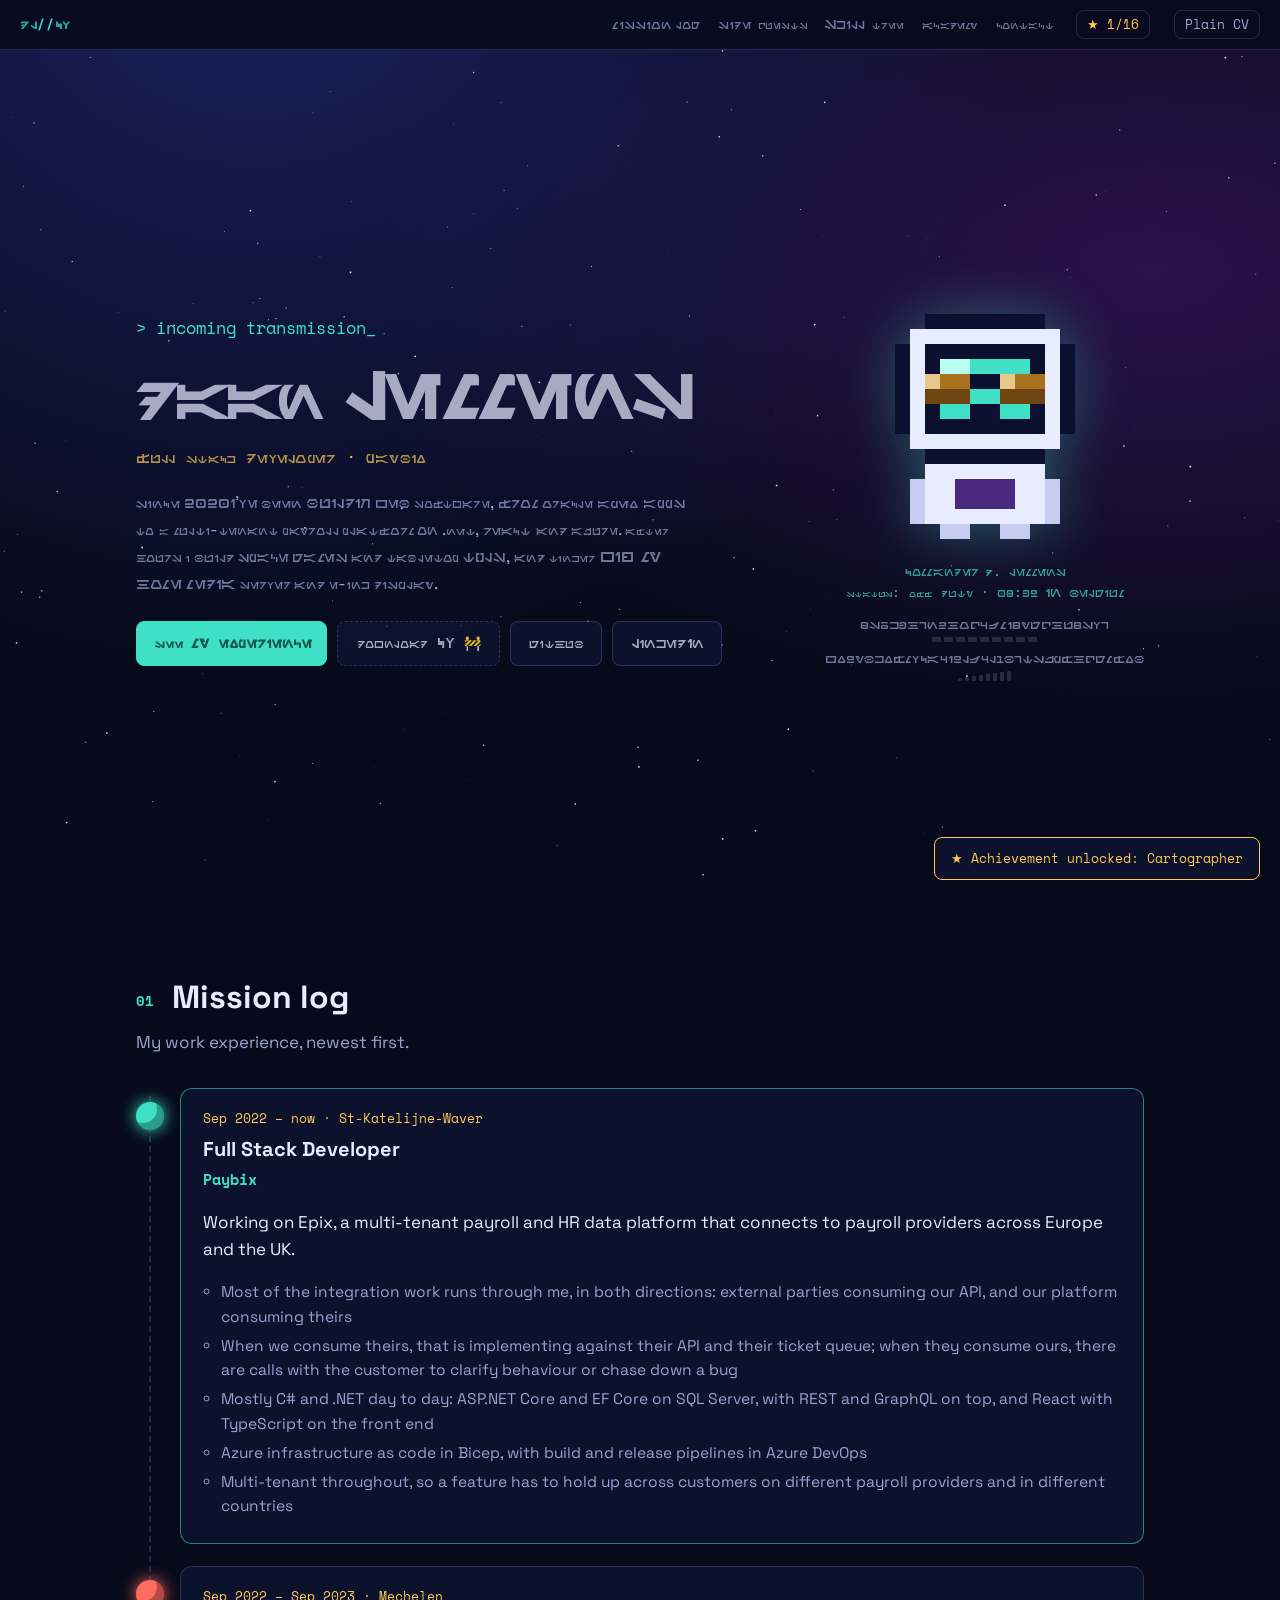
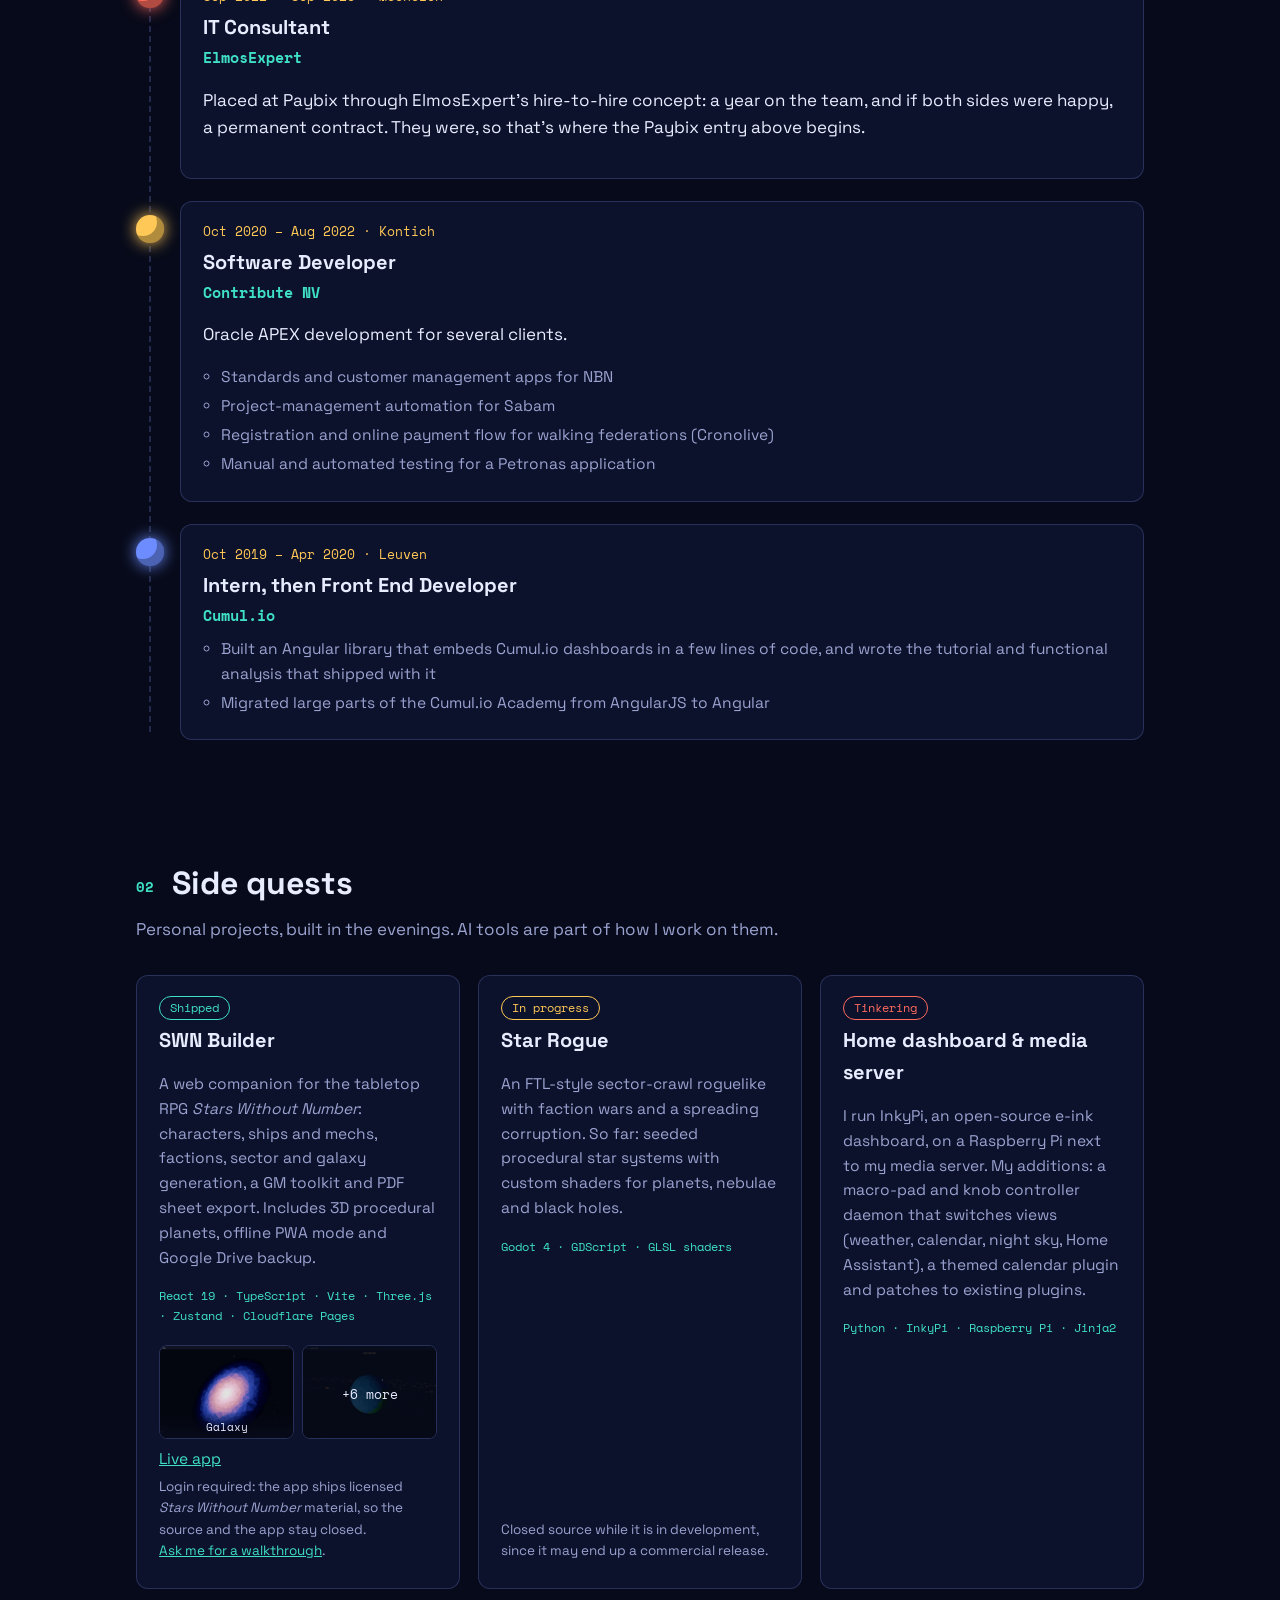
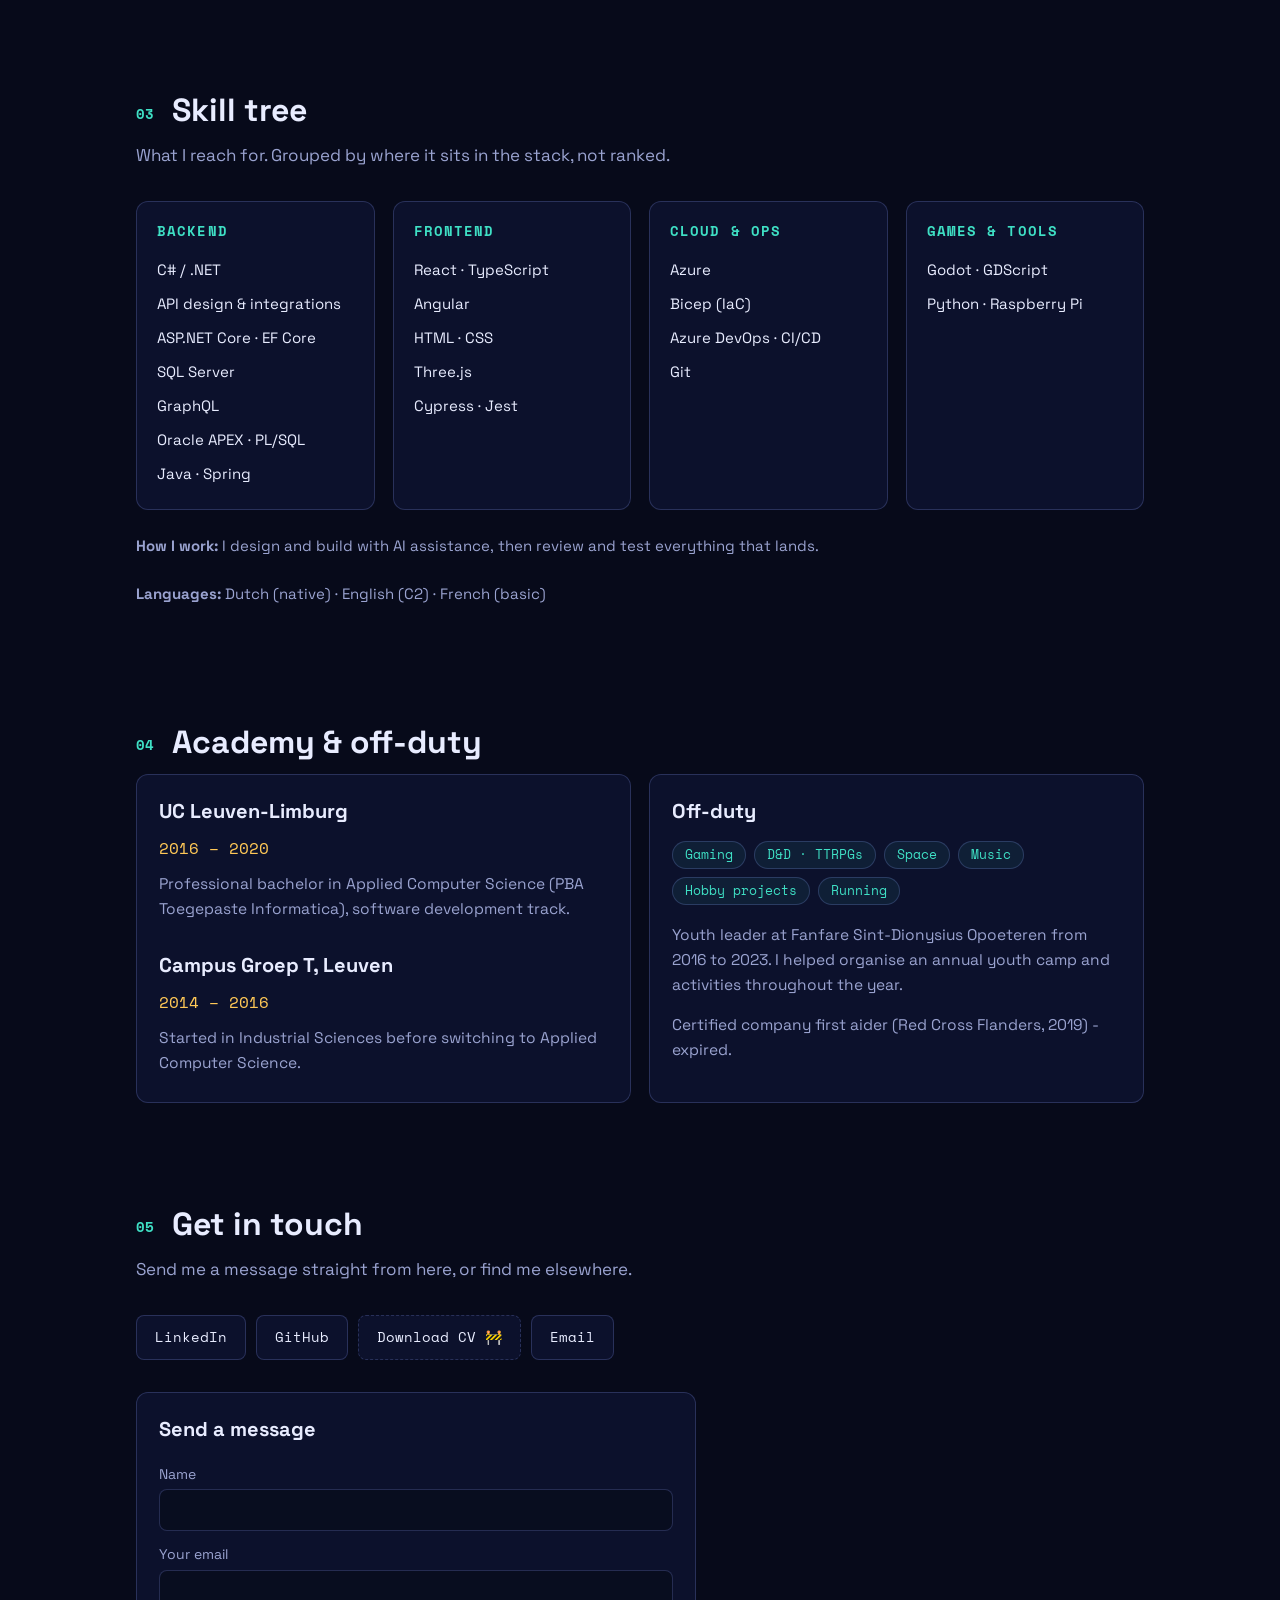
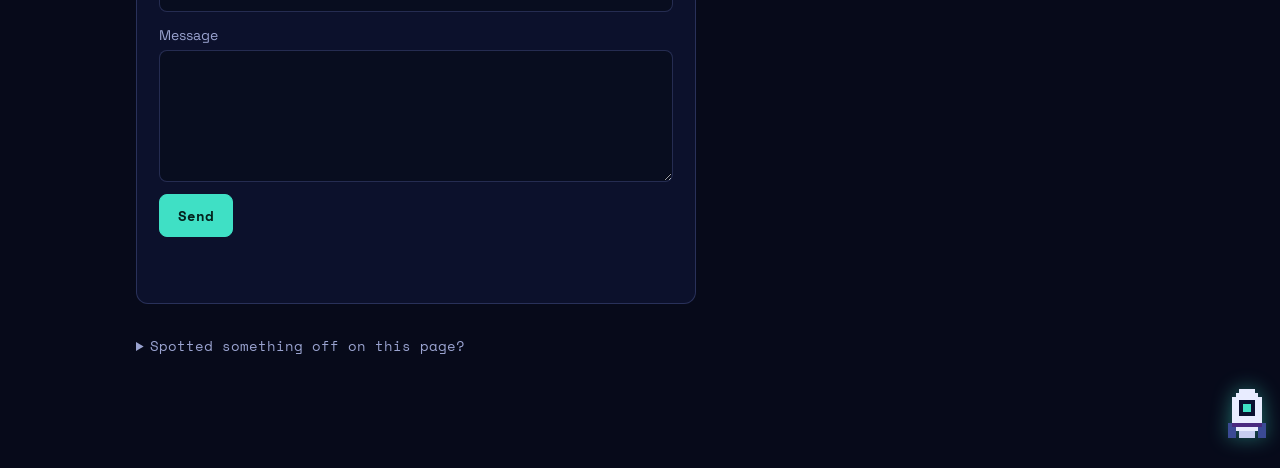
==== commit 0378e5a9: "add space stuff and 404 page" ====
--- a/index.html
+++ b/index.html
@@ -63,6 +63,8 @@
         <li data-id="stargazer"><b>Stargazer</b><span>Stayed on the page for a full minute</span></li>
         <li data-id="wake"><b>Rude awakening</b><span>Wow, really..</span></li>
         <li data-id="ship"><b>Lift-off</b><span>Helped the astronaut reach his spaceship</span></li>
+        <li data-id="nat20"><b>Critical Hit!</b><span>Rolled a twenty on the dice</span></li>
+        <li data-id="lost"><b>Off the map</b><span>Found a page that does not exist</span></li>
         <li data-id="konami" data-secret="1"><b>???</b><span>A secret. Hint: Konami. Tap to open a controller.</span><label class="warp-toggle" id="warp-toggle-wrap" hidden><input type="checkbox" id="warp-toggle"> Warp mode</label>
           <div class="pad" id="pad" hidden>
             <div class="pad-dpad">
@@ -115,6 +117,12 @@
           <g class="ov ov-annoyed"><g fill="#0b1030"><rect x="5" y="5" width="1" height="1"/><rect x="6" y="6" width="1" height="1"/><rect x="10" y="5" width="1" height="1"/><rect x="9" y="6" width="1" height="1"/></g><g class="anger" fill="#ff6b5e"><rect x="14" y="-4" width="1" height="3"/><rect x="13" y="-3" width="3" height="1"/></g></g>
         </svg>
         <p class="tag">Commander D. Lemmens<br><span id="status">Status: …</span></p>
+        <p class="telemetry" id="telemetry" hidden>
+          <span id="tele-space"></span>
+          <span id="tele-kp" class="meter kp" hidden title="Planetary K index, 0 to 9. Geomagnetic storms start at Kp 5 (G1)."></span>
+          <span id="tele-iss"></span>
+          <span id="tele-range" class="meter range" hidden title="How close the station is: full bars overhead, empty when it is on the far side of the planet."></span>
+        </p>
       </div>
     </section>
 
@@ -303,7 +311,7 @@
         <article class="quest">
           <h3>Off-duty</h3>
           <ul class="chips" aria-label="Interests">
-            <li>Gaming</li><li>D&amp;D · tabletop RPGs</li><li>Music</li><li>Hobby projects</li><li>Running</li>
+            <li>Gaming</li><li class="d20-chip"><button type="button" id="d20" title="Roll a d20">D&amp;D · TTRPGs</button></li><li>Space</li><li>Music</li><li>Hobby projects</li><li>Running</li>
           </ul>
           <p>Youth leader at Fanfare Sint-Dionysius Opoeteren from 2016 to 2023. I helped organise an annual youth camp and activities throughout the year.</p>
           <p>Certified company first aider (Red Cross Flanders, 2019) - expired.</p>
--- a/css/style.css
+++ b/css/style.css
@@ -180,7 +180,7 @@
 .achv-grid b { font-family: var(--mono); font-size: 14px; }
 .achv-grid span { font-size: 14px; color: var(--muted); }
 .achv-grid li.on { opacity: 1; border: 1px solid var(--gold); }
-.achv-grid li.on b::before { content: '\2605 '; color: var(--gold); }
+.achv-grid li.on b::before { content: '\2605'; margin-right: 7px; color: var(--gold); }
 .achv-count { font-family: var(--mono); font-size: 13px; color: var(--muted); margin-top: 14px; }
 
 /* Astronaut states */
@@ -384,3 +384,55 @@
 /* The CV button is a real button, not a link: match the anchors it sits next to, and look unfinished */
 .btn.cv-wip { line-height: 1.6; cursor: pointer; border-style: dashed; }
 .btn.cv-wip:hover, .btn.cv-wip:focus-visible { border-color: var(--gold); color: var(--gold); }
+
+/* Live telemetry under the astronaut: stays out of the way until a reading arrives */
+.telemetry { font-family: var(--mono); font-size: 11.5px; color: var(--muted); margin: 8px 0 0; line-height: 1.55; }
+.telemetry[hidden] { display: none; }
+/* direct children only: the decoder builds .dw / .a spans inside these, and they must keep
+   their own display and line-height or the lines collapse and overlap */
+.telemetry > span { display: block; min-height: 1.55em; }
+.telemetry > span:empty { display: none; }
+
+/* The D&D chip rolls a d20 */
+.chips .d20-chip { padding: 0; }
+.chips .d20-chip button { font: inherit; color: inherit; background: none; border: 0; padding: 3px 12px; border-radius: 99px; cursor: pointer; }
+.chips .d20-chip button:hover, .chips .d20-chip button:focus-visible { color: var(--gold); }
+.chips .d20-chip.rolling { border-color: var(--gold); }
+.chips .d20-chip.rolling button { color: var(--gold); }
+.chips .d20-chip.nat20 { border-color: var(--gold); background: rgba(255, 200, 87, .12); }
+.chips .d20-chip.nat20 button { color: var(--gold); text-shadow: 0 0 10px var(--gold); }
+.chips .d20-chip.nat1 { border-color: var(--coral); background: rgba(255, 107, 94, .12); }
+.chips .d20-chip.nat1 button { color: var(--coral); }
+
+/* the toast's star or die sits off the text rather than against it */
+#toast .toast-icon { font-style: normal; margin-right: 8px; }
+
+/* Each meter sits directly under its own reading, with the gap below it, so it groups with
+   the line it belongs to instead of the one underneath. */
+.telemetry > .meter { display: flex; justify-content: center; min-height: 0; margin: 3px 0 8px; }
+.telemetry > .meter:last-child { margin-bottom: 0; }
+.meter i { background: rgba(255, 255, 255, .13); border-radius: 1px; transition: background .4s, box-shadow .4s; }
+@media (prefers-reduced-motion: reduce) { .meter i { transition: none; } }
+
+/* Kp: nine equal segments for Kp 1-9, each carrying its band colour from the start, so the
+   storm thresholds stay visible on a quiet day. Teal calm, gold G1-G2, coral G3 and up. */
+.kp { gap: 3px; }
+.kp i { width: 9px; height: 5px; }
+.kp i.on.calm { background: var(--teal); box-shadow: 0 0 5px rgba(63, 224, 197, .7); }
+.kp i.on.warn { background: var(--gold); box-shadow: 0 0 5px rgba(255, 200, 87, .7); }
+.kp i.on.storm { background: var(--coral); box-shadow: 0 0 5px rgba(255, 107, 94, .7); }
+
+/* Range: rising bars, read like signal strength. Full means the station is overhead, empty
+   means it is at the antipode. Deliberately a different shape from the Kp row. */
+.range { gap: 3px; align-items: flex-end; }
+.range i { width: 4px; }
+.range i:nth-child(1) { height: 3px; }
+.range i:nth-child(2) { height: 4px; }
+.range i:nth-child(3) { height: 5px; }
+.range i:nth-child(4) { height: 6px; }
+.range i:nth-child(5) { height: 7px; }
+.range i:nth-child(6) { height: 8px; }
+.range i:nth-child(7) { height: 9px; }
+.range i:nth-child(8) { height: 10px; }
+.range i.on { background: var(--teal); box-shadow: 0 0 5px rgba(63, 224, 197, .7); }
+.range.overhead i.on { background: var(--gold); box-shadow: 0 0 6px rgba(255, 200, 87, .85); }
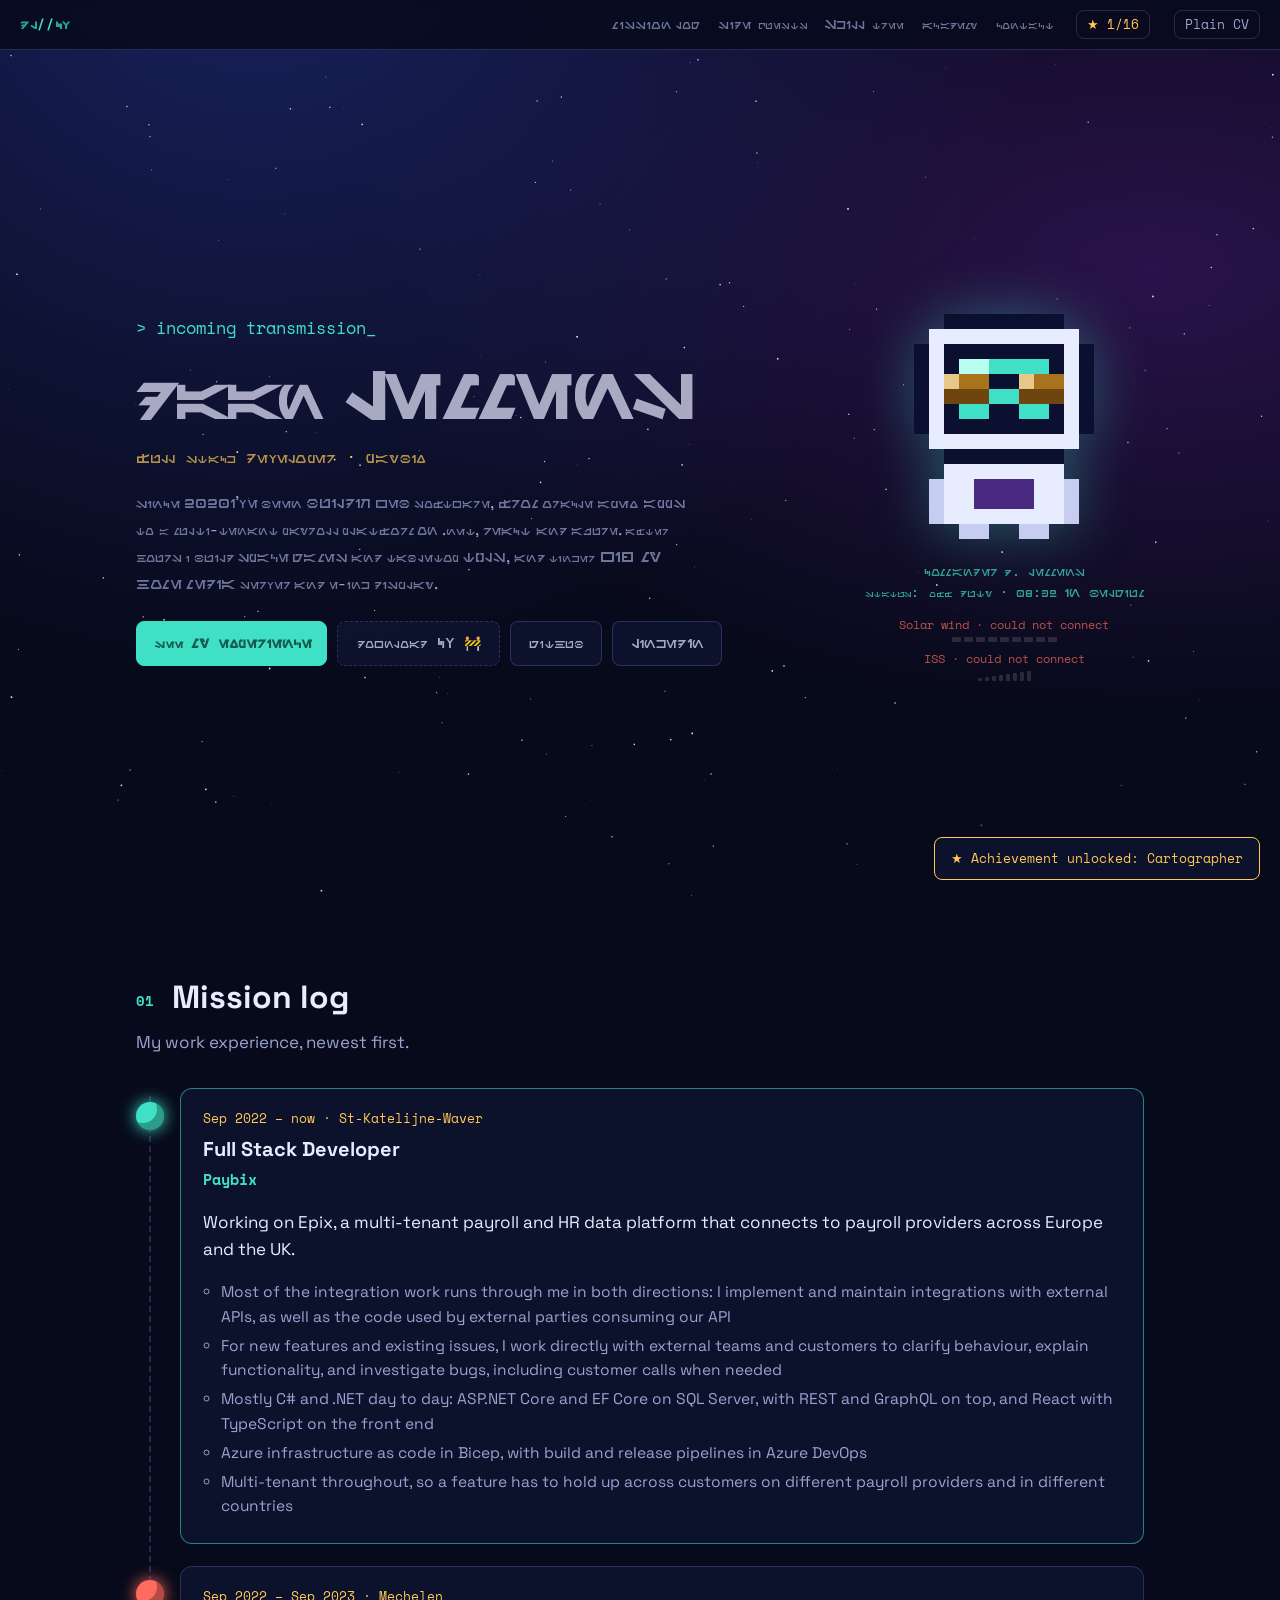
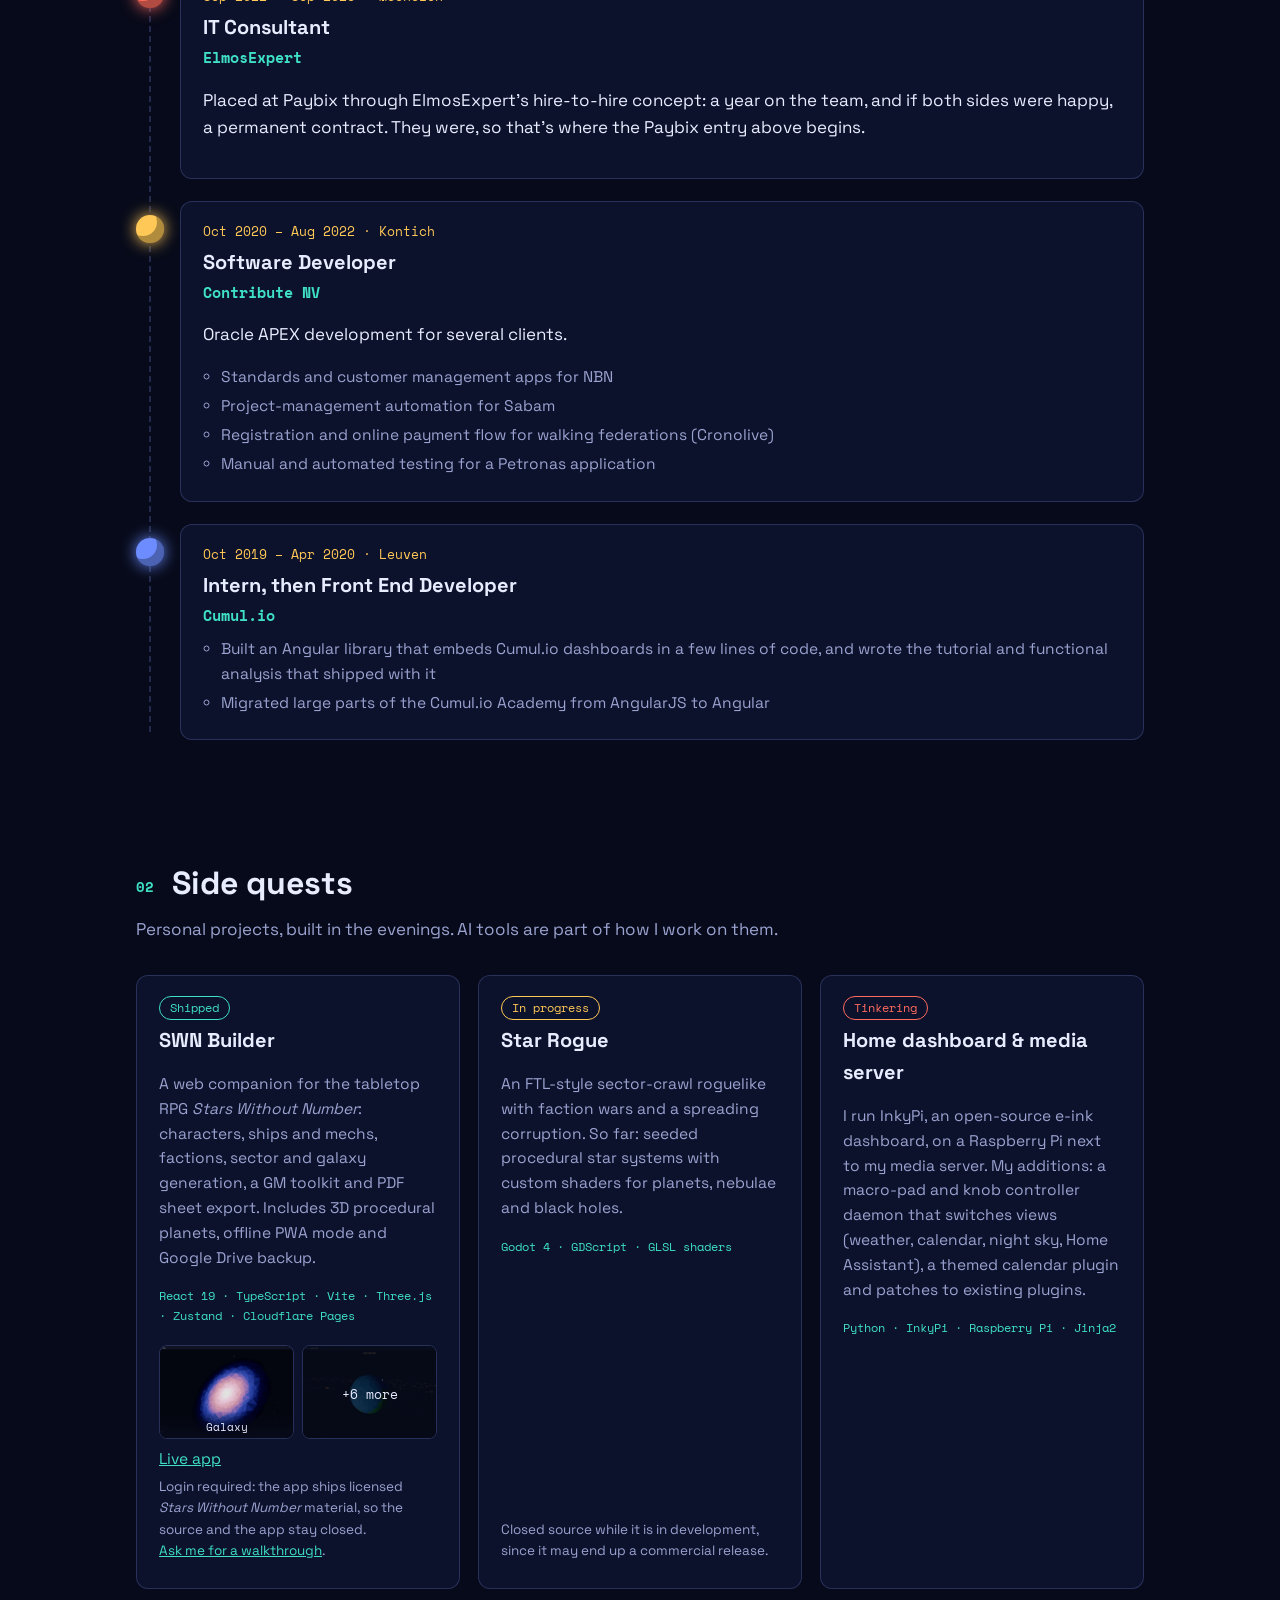
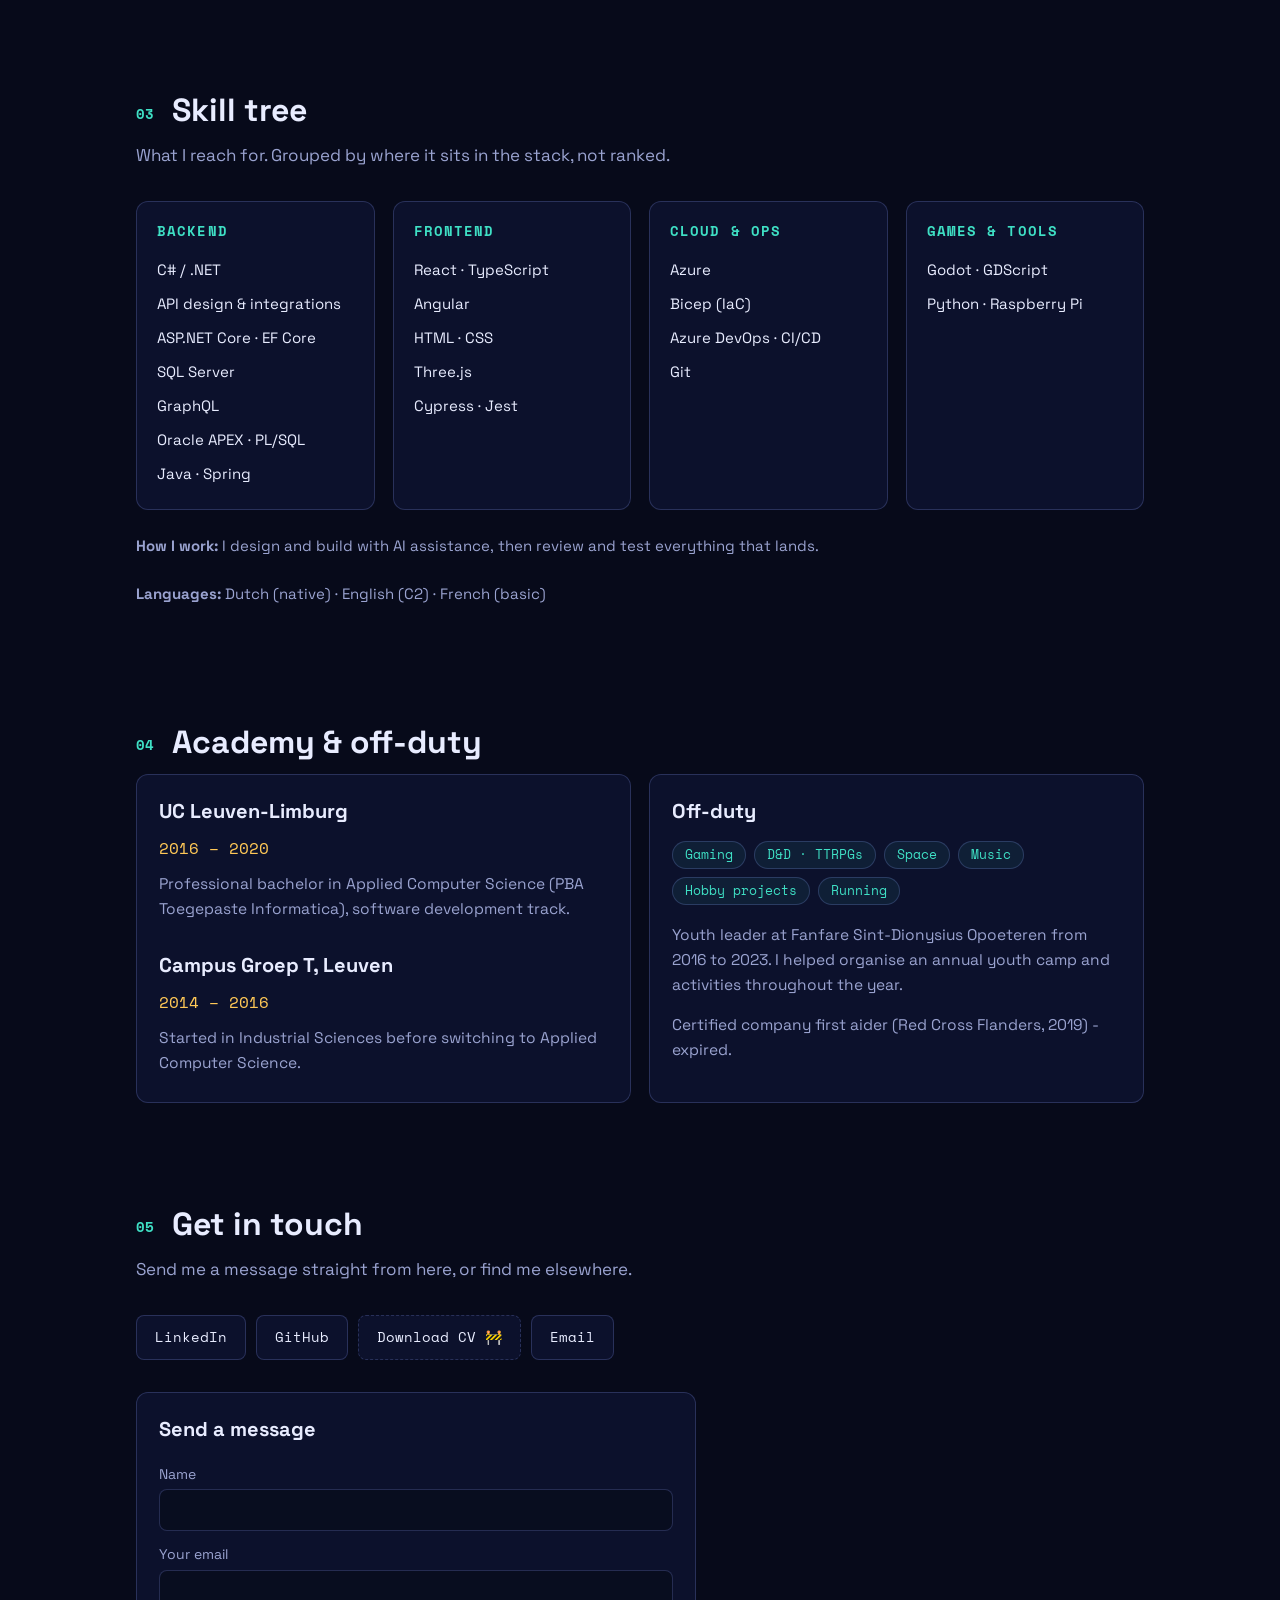
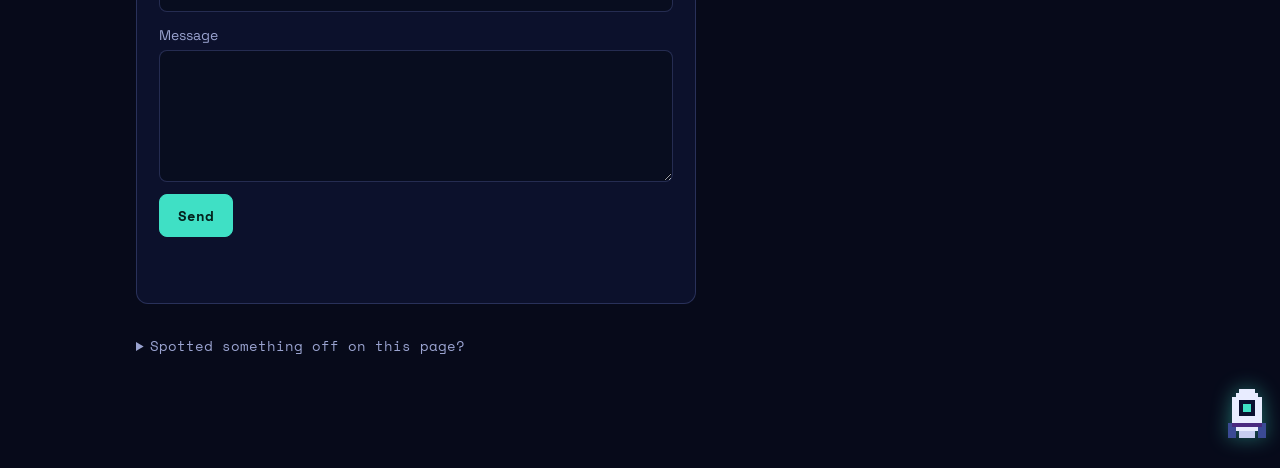
==== commit d84d865c: "add better description about api in paybix" ====
--- a/index.html
+++ b/index.html
@@ -138,8 +138,8 @@
             <h3>Full Stack Developer <em>Paybix</em></h3>
             <p>Working on Epix, a multi-tenant payroll and HR data platform that connects to payroll providers across Europe and the UK.</p>
             <ul>
-              <li>Most of the integration work runs through me, in both directions: external parties consuming our API, and our platform consuming theirs</li>
-              <li>When we consume theirs, that is implementing against their API and their ticket queue; when they consume ours, there are calls with the customer to clarify behaviour or chase down a bug</li>
+              <li>Most of the integration work runs through me in both directions: I implement and maintain integrations with external APIs, as well as the code used by external parties consuming our API</li>
+              <li>For new features and existing issues, I work directly with external teams and customers to clarify behaviour, explain functionality, and investigate bugs, including customer calls when needed</li>
               <li>Mostly C# and .NET day to day: ASP.NET Core and EF Core on SQL Server, with REST and GraphQL on top, and React with TypeScript on the front end</li>
               <li>Azure infrastructure as code in Bicep, with build and release pipelines in Azure DevOps</li>
               <li>Multi-tenant throughout, so a feature has to hold up across customers on different payroll providers and in different countries</li>
--- a/css/style.css
+++ b/css/style.css
@@ -384,6 +384,9 @@
 /* The CV button is a real button, not a link: match the anchors it sits next to, and look unfinished */
 .btn.cv-wip { line-height: 1.6; cursor: pointer; border-style: dashed; }
 .btn.cv-wip:hover, .btn.cv-wip:focus-visible { border-color: var(--gold); color: var(--gold); }
+/* Once every achievement is in, the dashed placeholder is replaced by a link that really downloads */
+.btn.cv-open { border-color: var(--gold); color: var(--gold); }
+.btn.cv-open:hover, .btn.cv-open:focus-visible { background: rgba(255, 200, 87, .14); }
 
 /* Live telemetry under the astronaut: stays out of the way until a reading arrives */
 .telemetry { font-family: var(--mono); font-size: 11.5px; color: var(--muted); margin: 8px 0 0; line-height: 1.55; }
@@ -392,6 +395,8 @@
    their own display and line-height or the lines collapse and overlap */
 .telemetry > span { display: block; min-height: 1.55em; }
 .telemetry > span:empty { display: none; }
+/* a feed that will not answer: still a readout, just a dead one */
+.telemetry > span.down { color: var(--coral); opacity: .72; }
 
 /* The D&D chip rolls a d20 */
 .chips .d20-chip { padding: 0; }
